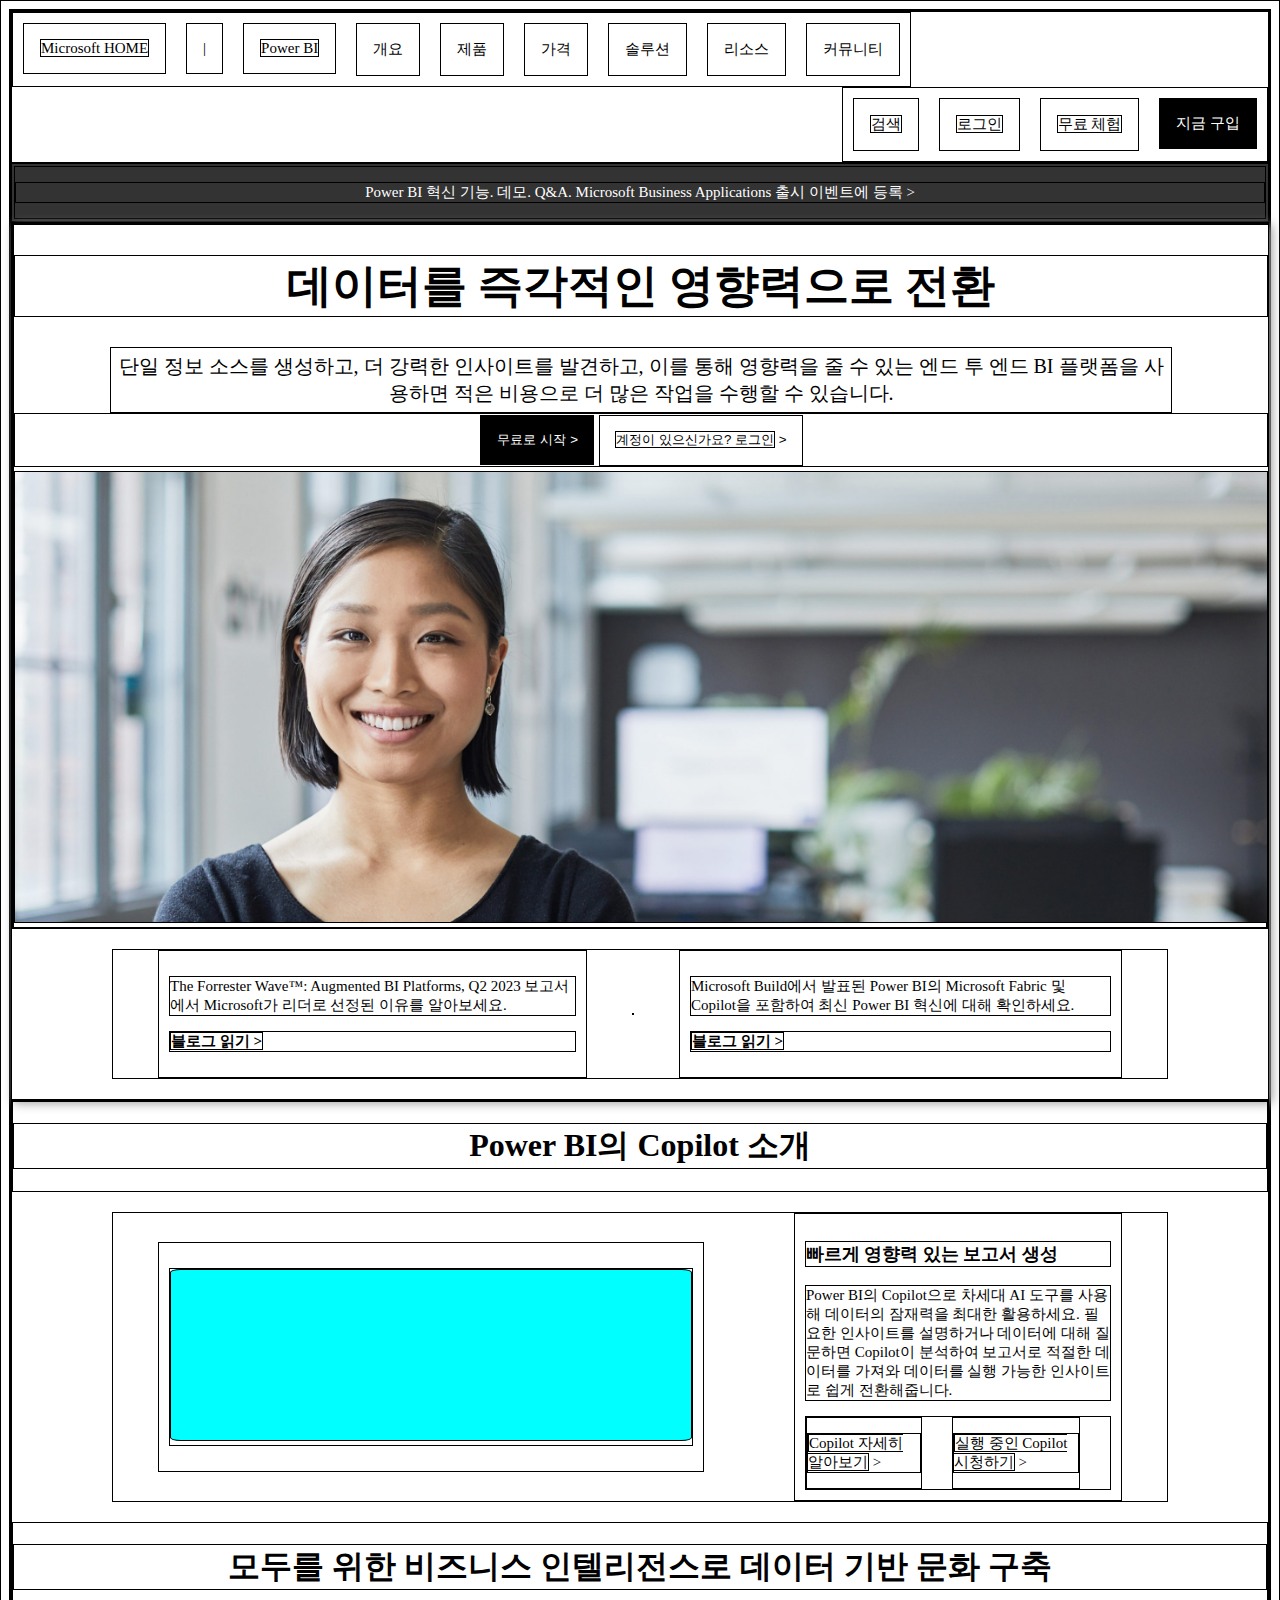
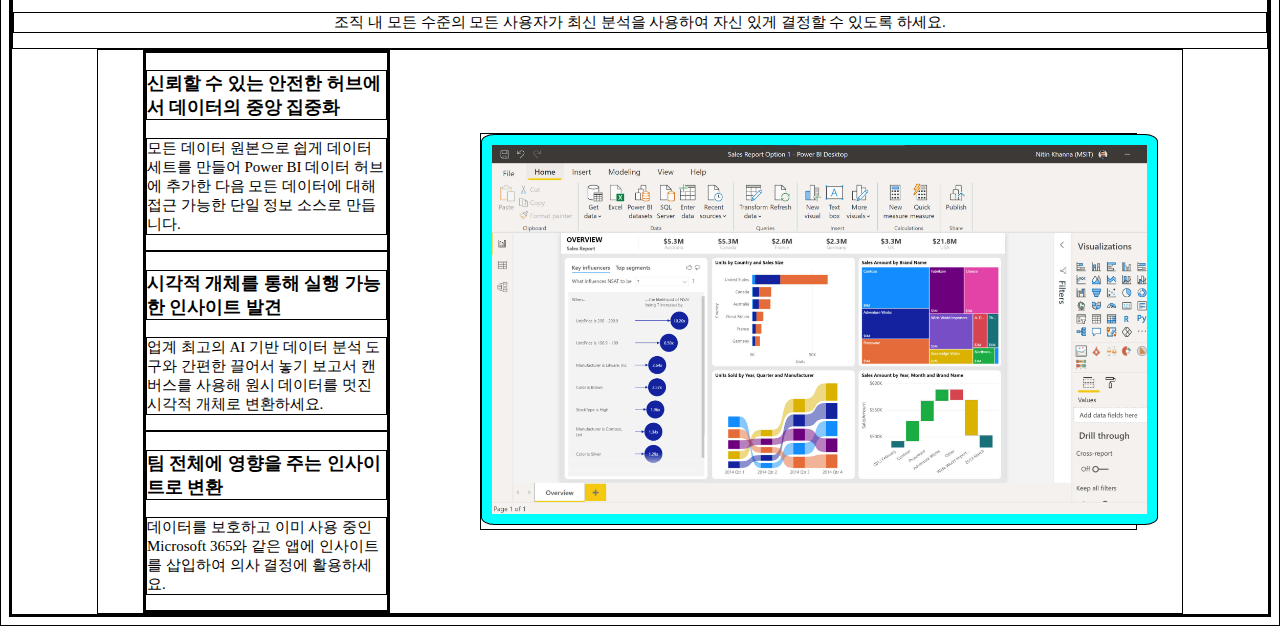
==== index.html @ b21f503e "feat : add HTML project 231011 evening time" ====
<!DOCTYPE html>
<html lang="kr">
<head>
    <meta charset="UTF-8">
    <title>clonepage.powerbi.microsoft.com/ko-kr</title>
</head>
<link rel="stylesheet" href="./css/topmenu.css">
<link rel="stylesheet" href="./css/announcement-banner.css">
<style>
    /* common */
    * {
        border: 1px solid black;
    }

    #main-content {
    font-size: 15px;
    }
    
    div.text-align-center {
        text-align: center;
    }

    div.container {
        position: relative;
    }

    a:link {
        text-decoration: none;
        color: black;
    }
    a:visited {
        text-decoration: none;
        color: black;
    }

    .black-button {
        background-color: black;
        padding: 1rem;
        color: white;
        border: none;
    }
    .black-button > a {
        color: white;
    }

    .white-button {
        background-color: white;
        padding: 1rem;
        color: black;
    }

    .white-button  > a {
        color: black;
    }

    button.black-button {
        border: 0.1px solid;
    }

    button.white-button {
        border: 0.1px solid;
        padding: 0.97rem;
    }

    .shadow-board {
        box-shadow: 3px 3px 10px #999;
    }

    /* work */

    .introduction h1 {
        font-size: 32px;
    }
    .introduction-video {
        width: 500px;
        padding: 10px;
        background-color: aqua;
        border-radius: 2%;
        
    }

    .introduction-flex-container {
        display: flex;
    }

    .introduction-flex-item {
        margin-right: 30px;
    }

    .powerbi-001 {
        width: 100%;
        height: auto;
        max-width: 20000px;
        object-fit: scale-down;
        padding: 10px;
        background-color: aqua;
        border-radius: 2%;
    }

    .powerbi-001-flex-container {
        display: flex;
        align-items: center;
        margin: 0px 85px;
    }

    .powerbi-001-flex-item {
        margin: 0 45px;

    }
/*  */




    




</style>
<body>
    <div id="main-content">
        <nav class="topmenu">
            <div class="left-tab">
                <li class="topmenu-item white-button"><a href="#">Microsoft HOME</a></li>
                <li class="topmenu-item white-button">|</li>
                <li class="topmenu-item white-button"><a href="#">Power BI</a></li>
                <li class="topmenu-item white-button">개요</li>
                <li class="topmenu-item white-button">제품</li>
                <li class="topmenu-item white-button">가격</li>
                <li class="topmenu-item white-button">솔루션</li>
                <li class="topmenu-item white-button">리소스</li>
                <li class="topmenu-item white-button">커뮤니티</li>
            </div>
            <div class="right-tab">
                <li class="topmenu-item white-button"><a href="#">검색</a></li>
                <li class="topmenu-item white-button"><a href="#">로그인</a></li>
                <li class="topmenu-item white-button"><a href="#">무료 체험</a></li>
                <li class="topmenu-item black-button"><a href="#">지금 구입</a></li>
            </div>
        </nav>
        <!-- --------------- -->
        <section id="announcement-banner"> 
            <div class="text-align-center">
                <p>Power BI 혁신 기능. 데모. Q&A. Microsoft Business Applications 출시 이벤트에 등록 ></p>
            </div>
        </section>
        <!-- --------------- -->
        <section class="shadow-board">
            <div class="container">
                <div class="hero-img">
                    <img src="./images/hero_img_desktop.jpg" alt="hero_img_desktop.jpg">
                </div>
                <div class="hero-img-text text-align-center">
                    <h1>데이터를 즉각적인 영향력으로 전환</h1>
                    <p>단일 정보 소스를 생성하고, 더 강력한 인사이트를 발견하고, 이를 통해 영향력을 줄 수 있는 엔드 투 엔드
                        BI 플랫폼을 사용하면 적은 비용으로 더 많은 작업을 수행할 수 있습니다.</p>
                    <div class="button-group">
                        <button class="black-button"><a href="#">무료로 시작</a> ></button>
                        <button class="white-button"><a href="#">계정이 있으신가요? 로그인</a> ></button>
                    </div>
                </div>
            </div>
            <div class="flex-container">
                <div class="flex-item">
                    <p>The Forrester Wave™: Augmented BI Platforms, Q2 2023 보고서에서 Microsoft가 리더로 선정된 이유를 알아보세요.</p>
                    <p><strong>블로그 읽기 ></strong></p>
                </div>
                <hr/>
                <div class="flex-item">
                    <p>Microsoft Build에서 발표된 Power BI의 Microsoft Fabric 및 Copilot을 포함하여 최신 Power BI 혁신에 대해 확인하세요.</p>
                    <p><strong>블로그 읽기 ></strong></p>
                </div>
            </div>
        </section>
        <!-- --------------- -->
        <section class="introduction">
            <div class="text-align-center">
                <h1>Power BI의 Copilot 소개</h1>
            </div>
            <div class="flex-container">
                <div class="flex-item">
                    <p><video class="introduction-video" src="./videos/0a36e579-6a81-4d4a-83f9-942295e3_6750.mp4"></video></p>
                </div>
                <div class="flex-item">
                    <h3>빠르게 영향력 있는 보고서 생성</h3>
                    <p>Power BI의 Copilot으로 차세대 AI 도구를 사용해 데이터의 잠재력을 최대한 활용하세요. 
                        필요한 인사이트를 설명하거나 데이터에 대해 질문하면 Copilot이 분석하여 보고서로 
                        적절한 데이터를 가져와 데이터를 실행 가능한 인사이트로 쉽게 전환해줍니다.</p>
                    <div class="introduction-flex-container">
                        <div class="introduction-flex-item">
                            <p><a href="#">Copilot 자세히 알아보기</a> ></p>
                        </div>
                        <div class="introduction-flex-item">
                            <p><a href="#">실행 중인 Copilot 시청하기</a> ></p>
                        </div>
                    </div>
                </div>
            </div>
            <div class="text-align-center">
                <h1>모두를 위한 비즈니스 인텔리전스로 데이터 기반 문화 구축</h1>
                <p>조직 내 모든 수준의 모든 사용자가 최신 분석을 사용하여 자신 있게 결정할 수 있도록 하세요.</p>
            </div>
            <div class="powerbi-001-flex-container">
                <div class="powerbi-001-flex-item">
                    <div>
                        <div>
                            <h3>신뢰할 수 있는 안전한 허브에서 데이터의 중앙 집중화</h3>
                            <p>모든 데이터 원본으로 쉽게 데이터세트를 만들어 Power BI 데이터 허브에 추가한 다음 
                                모든 데이터에 대해 접근 가능한 단일 정보 소스로 만듭니다.</p>
                        </div>
                        <div>
                            <h3>시각적 개체를 통해 실행 가능한 인사이트 발견</h3>
                            <p>업계 최고의 AI 기반 데이터 분석 도구와 간편한 끌어서 놓기 보고서 캔버스를 사용해 
                                원시 데이터를 멋진 시각적 개체로 변환하세요.</p>
                        </div>
                        <div>
                            <h3>팀 전체에 영향을 주는 인사이트로 변환</h3>
                            <p>데이터를 보호하고 이미 사용 중인 Microsoft 365와 같은 앱에 인사이트를 삽입하여 의사 결정에 활용하세요.</p>
                        </div>
                    </div>
                </div>
                <div class="powerbi-001-flex-item">
                    <img class=" powerbi-001" src="./images/powerbi-001.jpg" alt="powerbi-001">
                </div>
            </div>
        </section>


    </div> <!-- main-cotent -->
    
    
</body>
</html>
---- css/topmenu.css ----
nav.topmenu li.topmenu-item {
    list-style-type: none;
    float:left;
    margin: 10px;
}

div.left-tab {
    float: left;
    margin-right: 10px; 
}

div.right-tab {
    float: right;
    margin-left: 10px; 
}

div.right-tab > li.topmenu-item {
    float: left;
}

nav.topmenu::after {
    content: '';
    display: block;
    clear: both;
  }
---- css/announcement-banner.css ----
#announcement-banner {
    background-color: #333;
    color: white;
    padding: 2px;
}

div.hero-img img {
    width: 100%;
    height: auto;
    max-width: 1400px;
    object-fit: cover;
}
div.hero-img-text {
    position: absolute;
    top: 0;
    width: 100%;
    height: 35%;
    background-color: white;
    /* opacity: 0.6; */
}

div.hero-img-text h1 {
    font-size: 45px;
}

div.hero-img-text p {
    font-size: 20px;
    word-wrap: break-word;
    width: 82vw;
    padding: 5px;
    margin: 0 auto;
}

.flex-container {
    display: flex;
    align-items: center;
    margin: 20px 100px;
    }

.flex-item {
    margin: 0 45px;
    padding: 10px;
    }
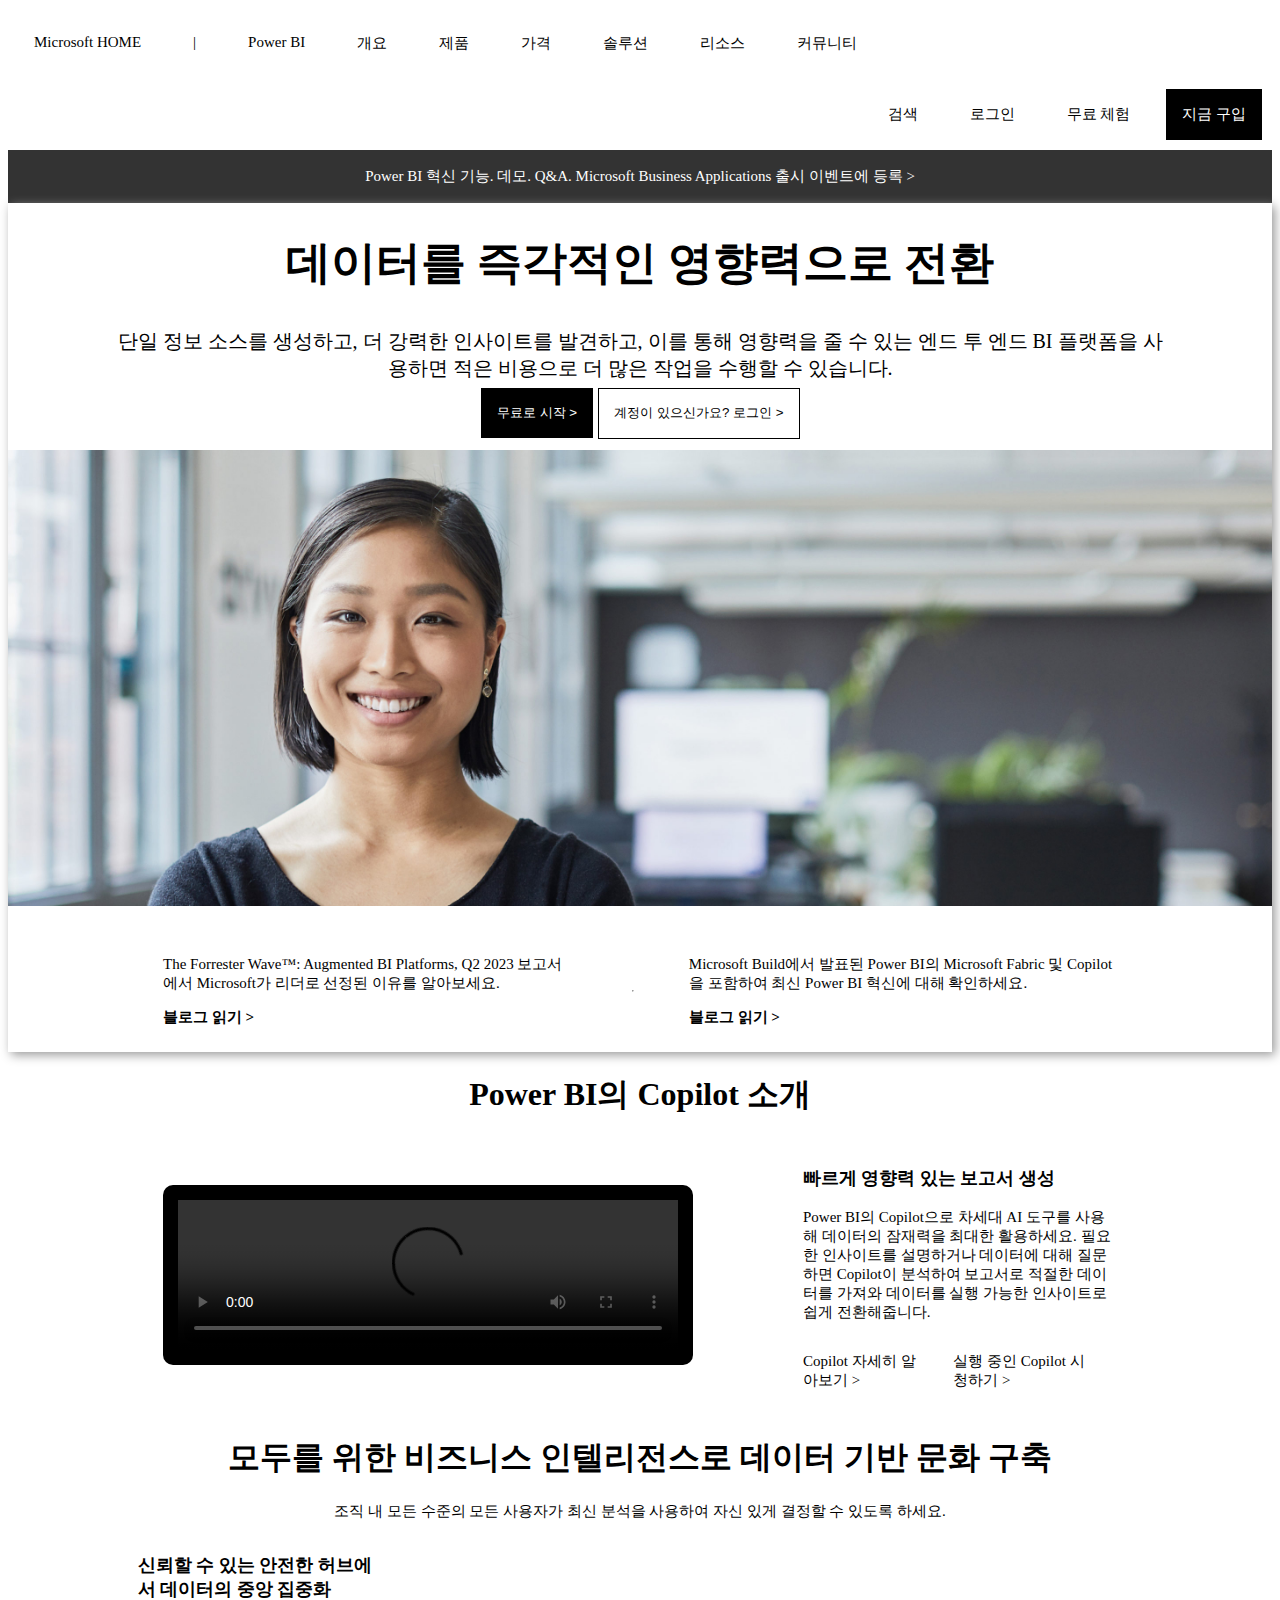
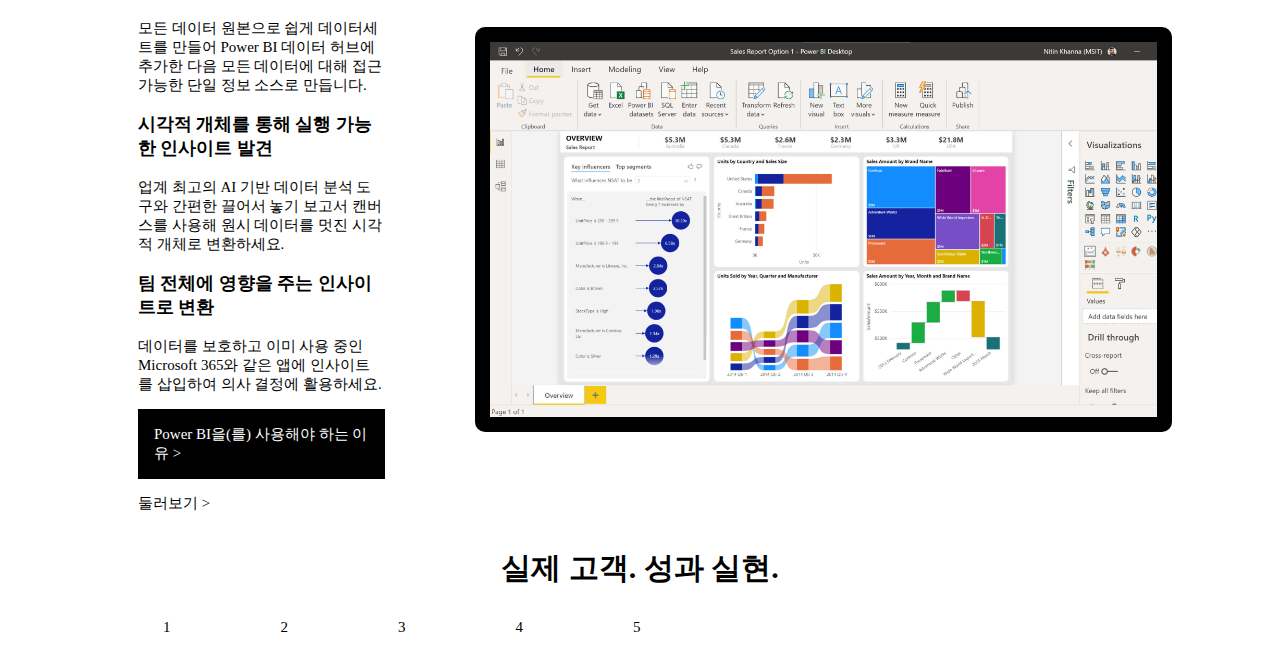
==== commit 504191f9: "feat : add HTML project 231012 morning time" ====
--- a/index.html
+++ b/index.html
@@ -8,9 +8,9 @@
 <link rel="stylesheet" href="./css/announcement-banner.css">
 <style>
     /* common */
-    * {
+    /* * {
         border: 1px solid black;
-    }
+    } */
 
     #main-content {
     font-size: 15px;
@@ -73,9 +73,9 @@
     }
     .introduction-video {
         width: 500px;
-        padding: 10px;
-        background-color: aqua;
-        border-radius: 2%;
+        padding: 15px;
+        background-color: black;
+        border-radius: 10px;
         
     }
 
@@ -92,9 +92,9 @@
         height: auto;
         max-width: 20000px;
         object-fit: scale-down;
-        padding: 10px;
-        background-color: aqua;
-        border-radius: 2%;
+        padding: 15px;
+        background-color: black;
+        border-radius: 10px;
     }
 
     .powerbi-001-flex-container {
@@ -180,7 +180,7 @@
             </div>
             <div class="flex-container">
                 <div class="flex-item">
-                    <p><video class="introduction-video" src="./videos/0a36e579-6a81-4d4a-83f9-942295e3_6750.mp4"></video></p>
+                    <p><video class="introduction-video" src="./videos/0a36e579-6a81-4d4a-83f9-942295e3_6750.mp4" controls></video></p>
                 </div>
                 <div class="flex-item">
                     <h3>빠르게 영향력 있는 보고서 생성</h3>
@@ -217,6 +217,8 @@
                         <div>
                             <h3>팀 전체에 영향을 주는 인사이트로 변환</h3>
                             <p>데이터를 보호하고 이미 사용 중인 Microsoft 365와 같은 앱에 인사이트를 삽입하여 의사 결정에 활용하세요.</p>
+                            <p class="black-button"><a href="#">Power BI을(를) 사용해야 하는 이유</a> ></p>
+                            <p><a href="#">둘러보기</a> ></p>
                         </div>
                     </div>
                 </div>
@@ -225,6 +227,20 @@
                 </div>
             </div>
         </section>
+        <!-- --------------- -->
+        <section class="result-list">
+            <div class="text-align-center">
+                <h1>실제 고객. 성과 실현.</h1>
+            </div>
+            <div class="flex-container">
+                <div class="flex-item">1</div>
+                <div class="flex-item">2</div>
+                <div class="flex-item">3</div>
+                <div class="flex-item">4</div>
+                <div class="flex-item">5</div>
+            </div>
+
+        </section>
 
 
     </div> <!-- main-cotent -->
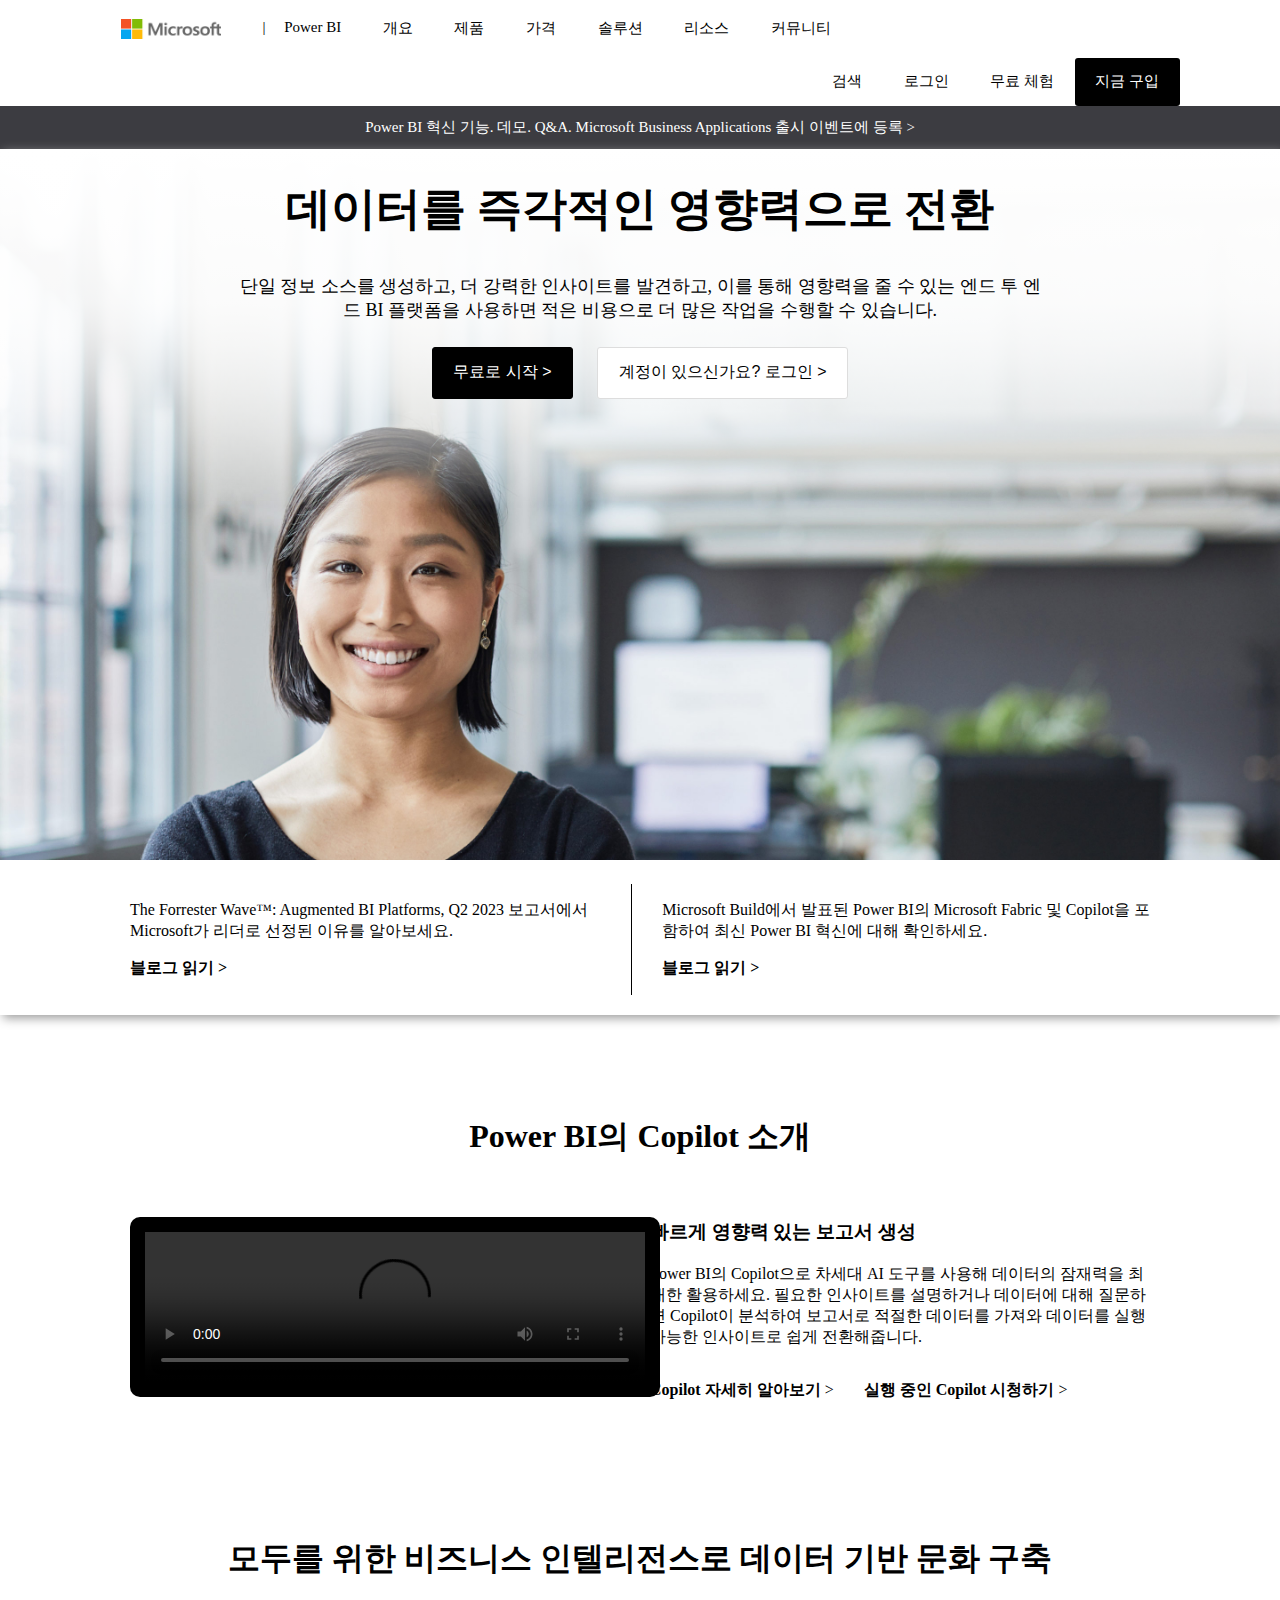
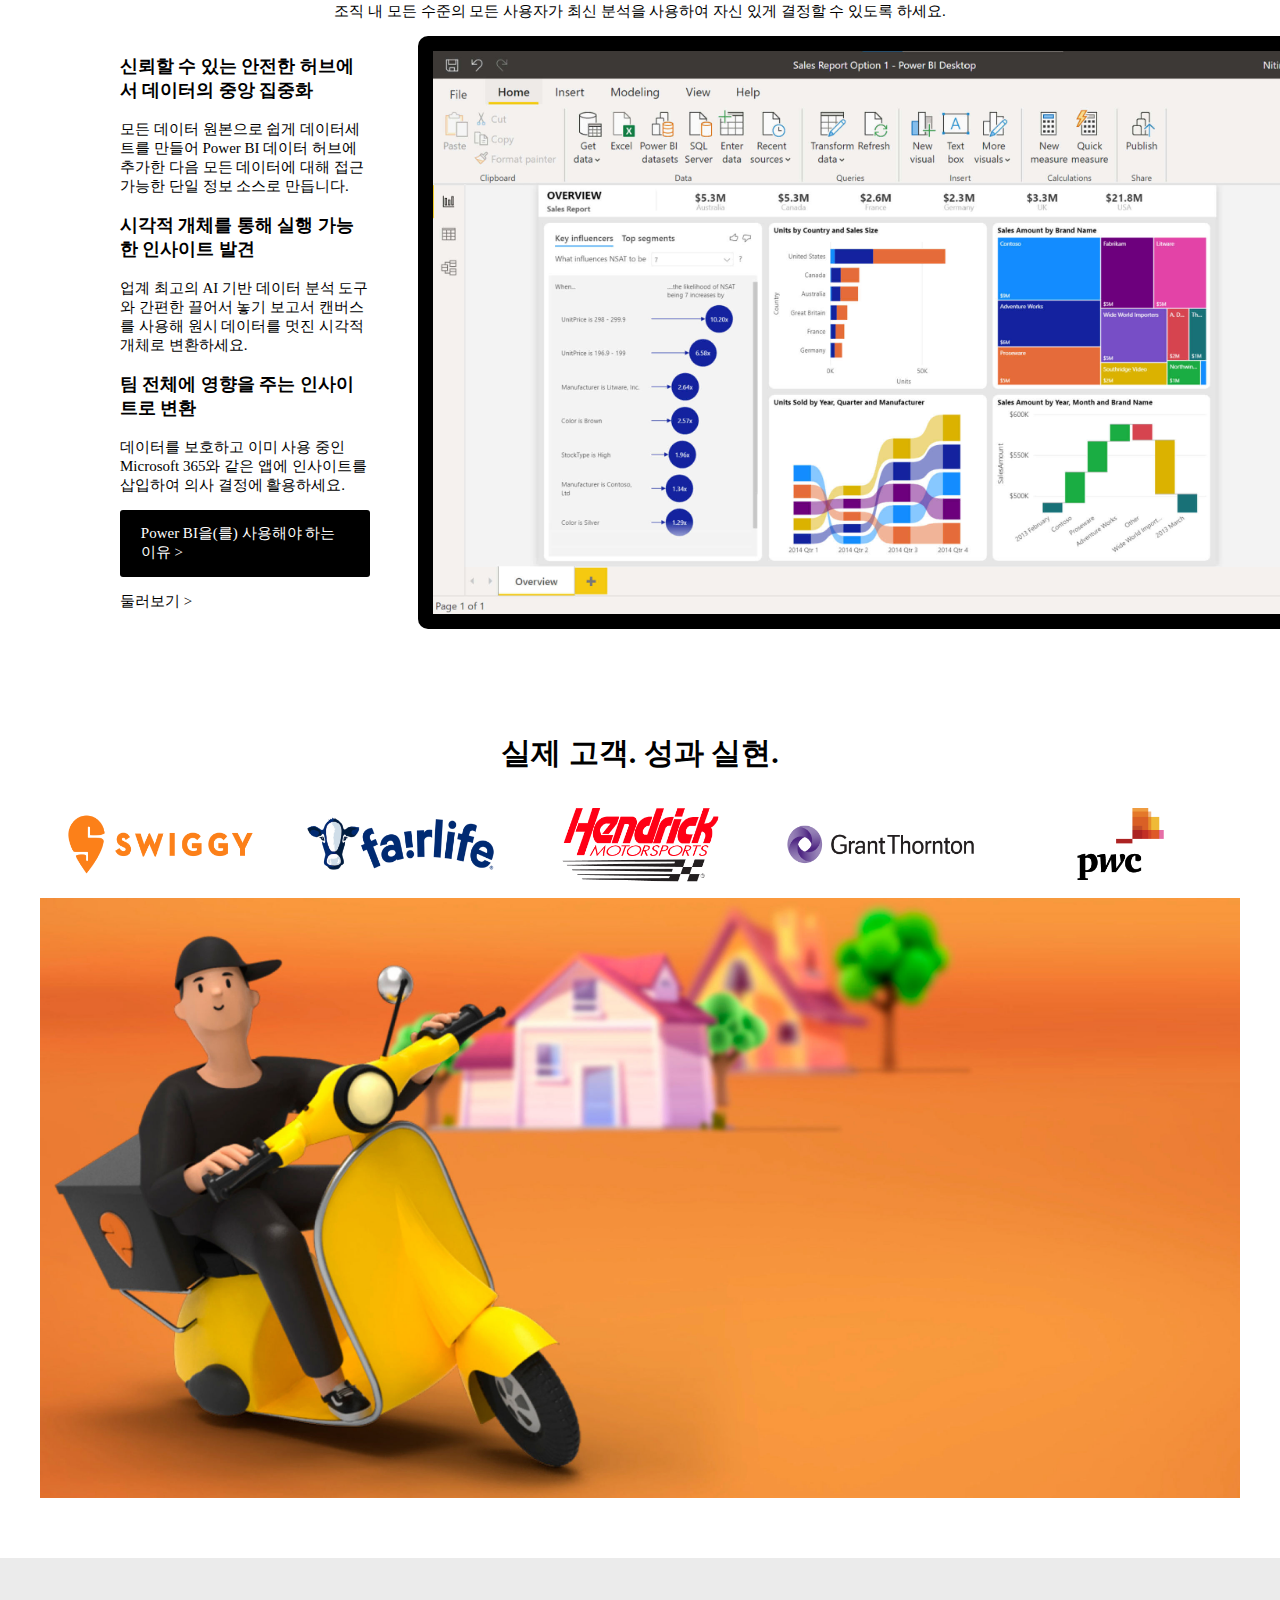
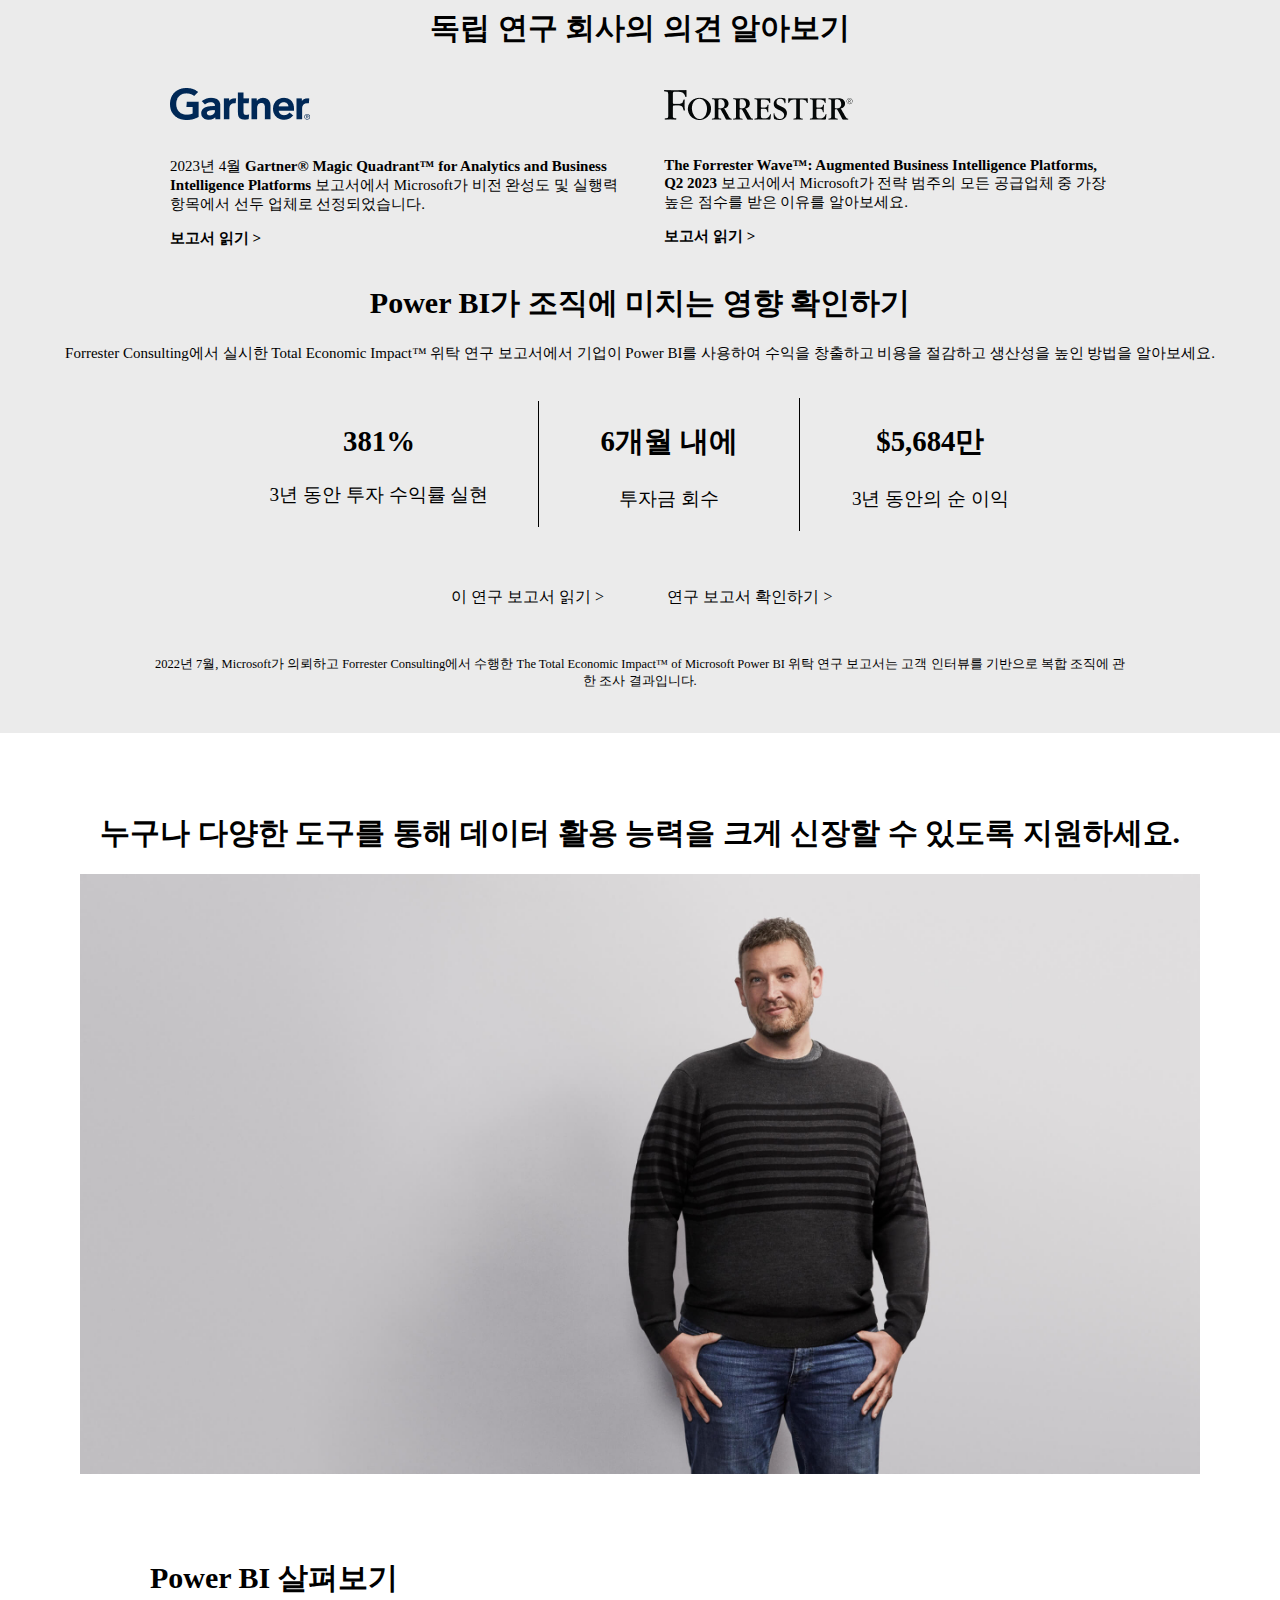
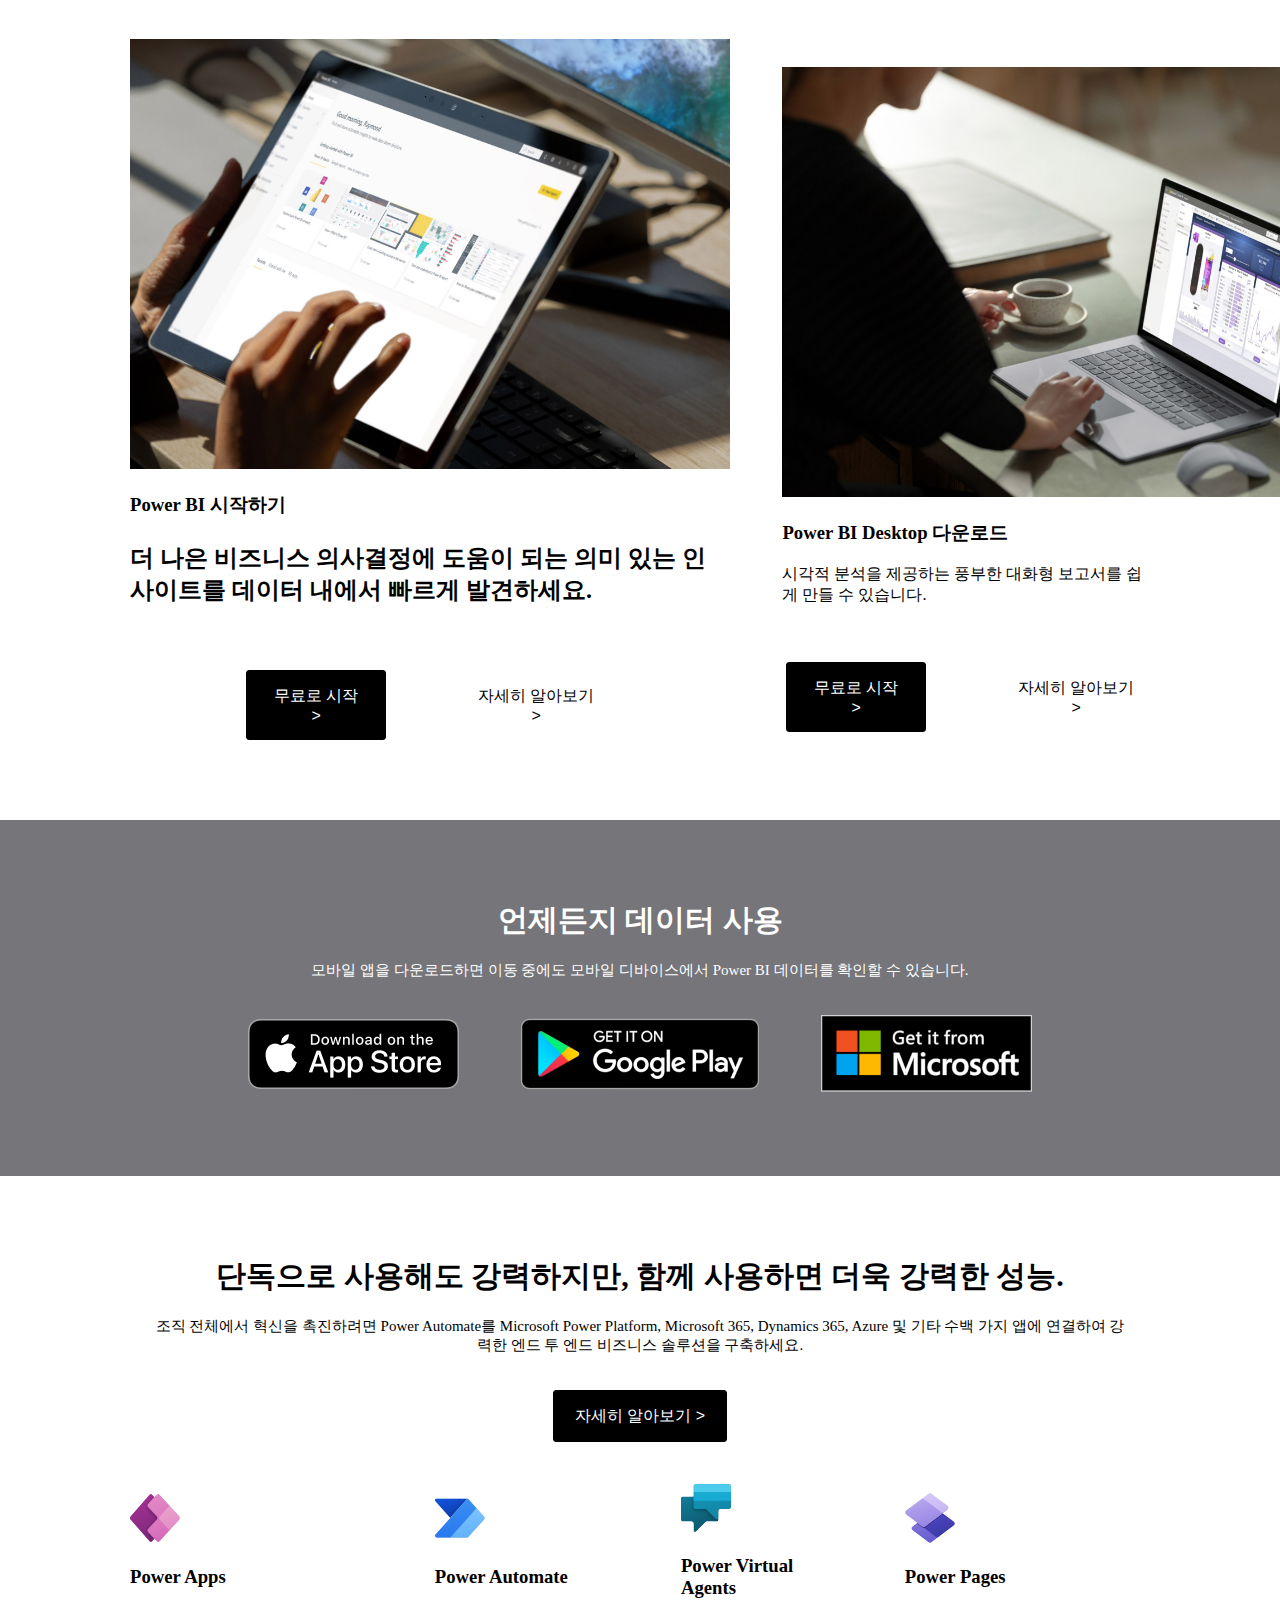
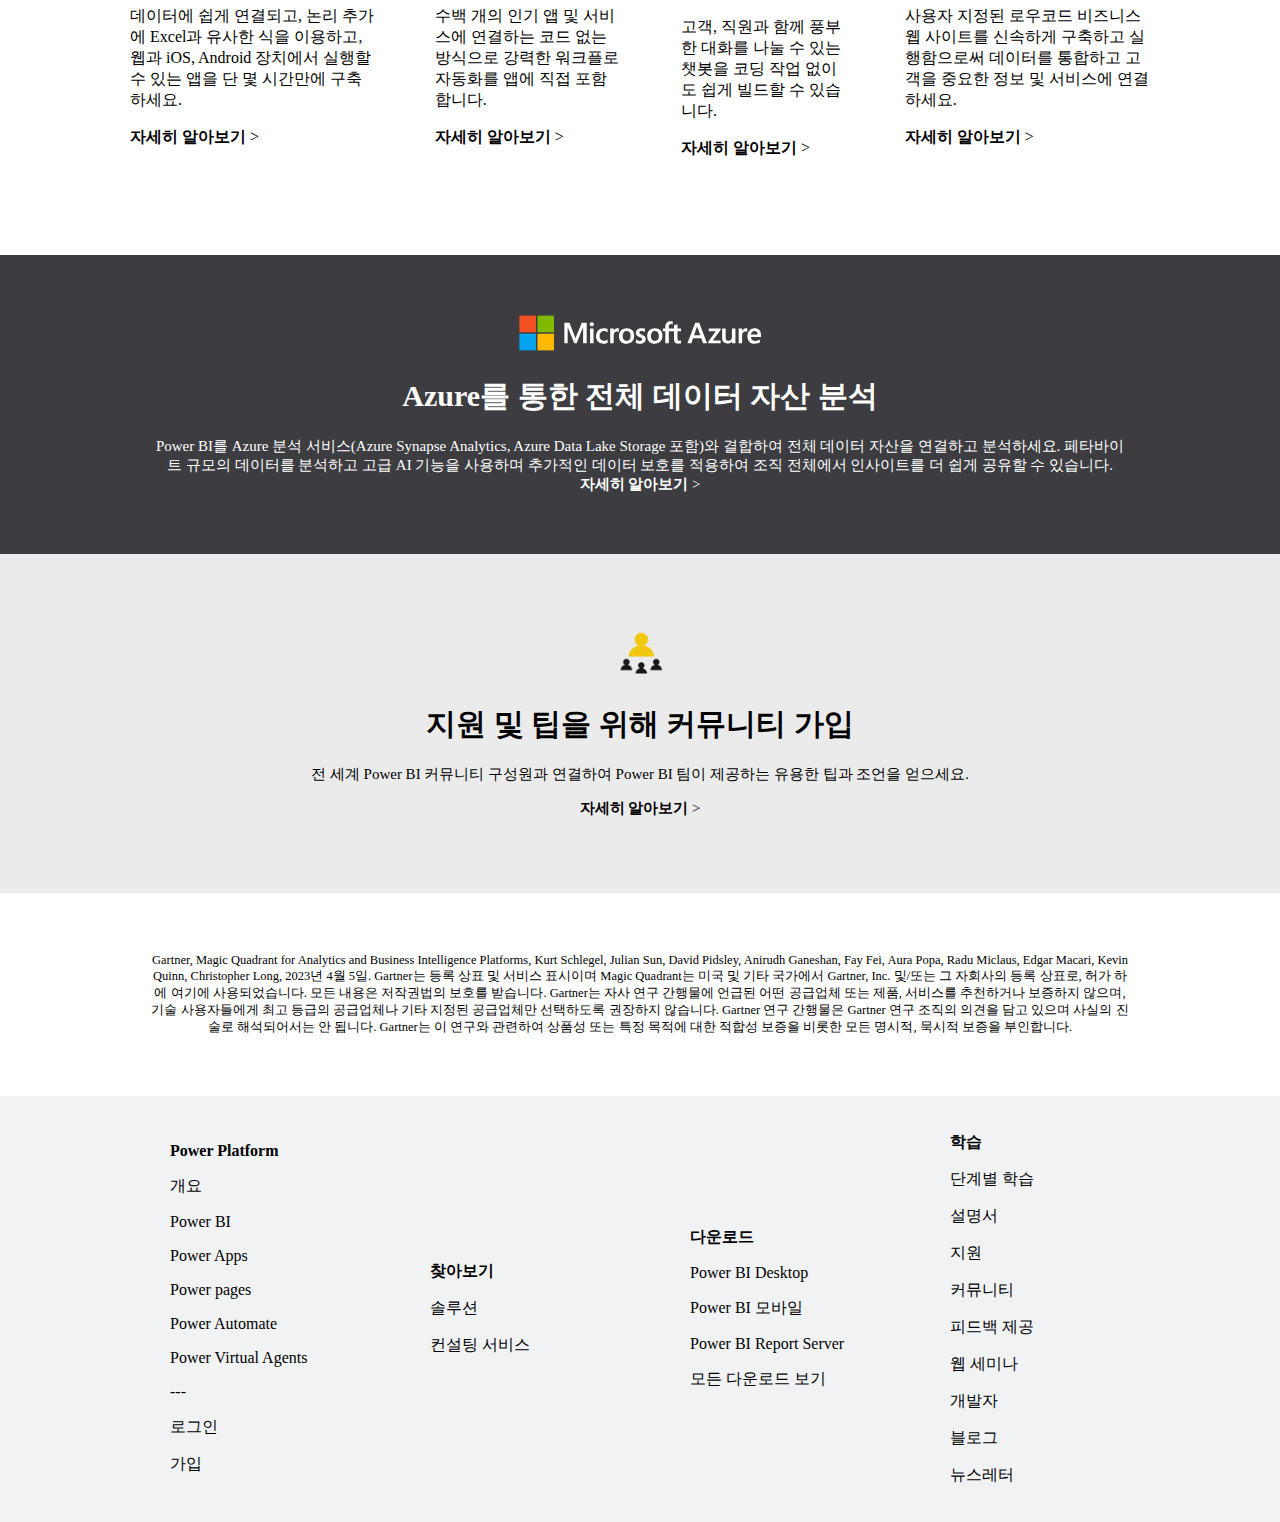
==== commit 6c8143ee: "feat : add HTML project 231013 evening time" ====
--- a/index.html
+++ b/index.html
@@ -3,134 +3,416 @@
 <head>
     <meta charset="UTF-8">
     <title>clonepage.powerbi.microsoft.com/ko-kr</title>
+    <style>
+        /* common */
+        /* * {
+            border: 1px solid black;
+        } */
+        body{
+            margin: 0;
+            padding: 0;
+        }
+    
+        #main-content {
+        font-size: 15px;
+        overflow: hidden;
+        }
+        
+        .text-align-center {
+            text-align: center;
+        }
+        .topmenu {
+            margin: 0 100px;
+            padding-top: 5px;
+        }
+
+        nav.topmenu li.topmenu-item {
+        list-style-type: none;
+        float:left;
+        }
+
+        div.left-tab {
+            float: left;
+        }
+
+        div.right-tab {
+            float: right;
+            margin-left: 10px; 
+        }
+
+        div.right-tab > li.topmenu-item {
+            float: left;
+        }
+
+        nav.topmenu::after {
+            content: '';
+            display: block;
+            clear: both;
+        }
+    
+        div.container {
+            position: relative;
+        }
+    
+        a:link {
+            text-decoration: none;
+            color:unset;
+        }
+        a:visited {
+            text-decoration: none;
+            color: unset;
+        }
+        a:hover {
+            text-decoration:underline;
+        }
+
+        .button-group button {
+            margin: 20px 10px;
+        }
+    
+        .black-button {
+            background-color: black;
+            padding: 0.9rem 1.3rem;
+            color: white;
+            border-radius: 3px;
+            box-sizing: border-box;
+        }
+        .black-button > a {
+            color: white;
+        }
+    
+        .white-button {
+            background-color: white;
+            padding: 0.9rem 1.3rem;
+            border-style: none;
+            border-color: #ddd;
+            color: black;
+            border-radius: 3px;
+            box-sizing: border-box;
+        }
+    
+        .white-button  > a {
+            color: black;
+        }
+    
+        button.black-button {
+            font-size: 16px;
+            border-width: 0.1px;
+            border-style: solid;
+        }
+    
+        button.white-button {
+            font-size: 16px;
+            border-width: 0.1px;
+            border-style: solid;
+        }
+        button.white-button-2 {
+            font-size: 16px;
+            background-color: white;
+            border-style: none;
+
+        }
+    
+        .board-shadow {
+            box-shadow: 3px 3px 10px #999;
+        }
+
+        #announcement-banner {
+        background-color: #3c3c41;
+        color: white;
+        padding: 2px;
+        }
+/* 
+        .microsoft-logo {
+            font-size: 20px;
+        } */
+
+        .microsoft-logo img {
+            width: 100px;
+        }
+
+        div.hero-img img {
+            width: 100%;
+            height: auto;
+            max-width: 1420px; /* mac m1 air 가로 최대 길이 */
+            object-fit: cover;
+        }
+        div.hero-img-gradient {
+            width: 100%;
+            height: 50%;
+            position: absolute;
+            background: linear-gradient(white, 80%, transparent);
+
+        }
+        div.hero-img-text {
+            position: absolute;
+            top: 0;
+            width: 100%;
+            height: 35%;
+        }
+
+        div.hero-img-text h1 {
+            font-size: 45px;
+        }
+
+        div.hero-img-text p {
+            font-size: 18px;
+            max-width: 810px;
+            /* word-wrap: break-word; */
+            width: 82vw;
+            padding: 5px;
+            margin: 0 auto;
+        }
+
+        .flex-container {
+            display: flex;
+            justify-content: center;
+            align-items: center;
+            padding: 20px 100px;
+            }
+
+        .flex-item {
+            min-width: 10rem;
+            font-size: 16px;
+            padding: 0 30px;
+            }
+    
+        /* work */
+    
+        .introduction h1 {
+            margin-top: 100px;
+            font-size: 32px;
+        }
+        .introduction-video {
+            max-width: 500px;
+            width: 100vw;
+            padding: 15px;
+            background-color: black;
+            border-radius: 10px;
+            
+        }
+    
+        .introduction-flex-container {
+            display: flex;
+        }
+
+        .flex-item-max-content {
+            width: max-content;
+        }
+    
+        .introduction-flex-item {
+            margin-right: 30px;
+        }
+        .introduction-text {
+            max-width: 500px;
+        }
+    
+        .powerbi-001 {
+            max-width: 1000px;
+            width: 100vw;
+            height: auto;
+            padding: 15px;
+            align-items: center;
+            background-color: black;
+            border-radius: 10px;
+            object-fit: contain;
+        }
+    
+        .powerbi-001-flex-container {
+            display: flex;
+            margin: 0px 10px;
+        }
+    
+        .powerbi-001-flex-item {
+            width: 30%;
+            margin: 0 10px;
+            position: relative;
+        }
+        .flex-item-left-margin {
+            max-width: 250px;
+            min-width: 100px;
+            margin-left: 100px;
+        }
+
+        .result-list {
+            margin-top: 100px;
+        }
+        .result-list-width {
+            width: 1200px;
+            margin: 0 auto;
+        }
+
+        .grid-container {
+            width:auto;
+            height: auto;
+            display: grid;
+            place-items: center;
+            grid-template-columns: repeat(5, 1fr);
+            grid-template-areas: 
+                "item1 item2 item3 item4 item5"
+            ;
+        }
+        .grid-item {
+            justify-content: center;
+            align-items: center;
+            padding: 0 10px;
+        }
+        .grid-item img {
+            width: 200px;
+            height: 100px;
+        }
+        .picture-1 {
+            grid-area: item1;
+        }
+        .picture-2 {
+            grid-area: item2;
+        }
+        .picture-3 {
+            grid-area: item3;
+        }
+        .picture-4 {
+            grid-area: item4;
+        }
+        .picture-5 {
+            grid-area: item5;
+        }
+
+        .picture-1-main {
+            display: flex;
+            justify-content: center;
+            align-items: center;
+        }
+        .picture-1-main img {
+            max-width: 1200px;
+            width: 100vw;
+        }
+        .report-section {
+            margin-top: 60px;
+            padding: 30px 0;
+            background-color: #ebebeb;
+        }
+
+        .report-flex-container {
+            display: flex;
+            margin: 0 120px;
+            width: auto 1000px;
+            margin: 0 150px;
+        }
+        .report-flex-item-fsize {
+            font-size: 1.2rem;
+            padding: 0 50px;
+        }
+    
+        .report-flex-item {
+            margin: 0 20px;
+            align-items: left;
+        }
+
+        .report-flex-text {
+            font-size: smaller;
+            width: auto 1000px;
+            margin: 0 150px;
+        }
+
+
+        .apply-section {
+            padding: 60px 0;
+        }
+
+        .responsive-bi {
+            margin: 0 150px;
+        }
+
+
+        .simon {
+            max-width: 1120px;
+            width:fit-content;
+        }
+
+        .powerbi-examine {
+            max-width: 600px;
+        }
+
+        .app-store {
+            background-color: #75757a;
+            color: white;
+            padding: 60px 0;
+        }
+
+        .app-store-icon {
+            width: 50px;
+        }
+
+        .service-section {
+            padding: 60px 0;
+        }
+        .service-section-text {
+            width: auto 1000px;
+            margin: 0 150px;
+        }
+
+        .azure-section {
+            background-color: #3c3c41;
+            color: white;
+            padding: 60px 0;
+        }
+        .azure-section p {
+            width: auto 1000px;
+            margin: 0 150px;
+        }
+        .community-section {
+            background-color: #ebebeb;
+            padding: 60px 0;
+
+        }
+        .community-section img {
+            width: 50px;
+        }
+        .footer-background {
+            background-color: #f1f2f4;
+            /* padding: 200px 0 */
+        }
+        .footnote-text {
+            width: auto 1000px;
+            margin: 0 150px;
+            padding-top: 60px;
+            font-size: smaller;
+        }
+        .footer-flex-container {
+            display: flex;
+            justify-content: center;
+            align-items: center;
+            padding: 20px 100px;
+            margin-top: 60px;
+
+        }
+        .footer-flex-item {
+            min-width: 10rem;
+            font-size: 16px;
+            padding: 0 50px;
+        }
+        .dividing-line {
+            border-right: 1px solid black;
+        }
+
+
+
+    </style>
 </head>
-<link rel="stylesheet" href="./css/topmenu.css">
-<link rel="stylesheet" href="./css/announcement-banner.css">
-<style>
-    /* common */
-    /* * {
-        border: 1px solid black;
-    } */
-
-    #main-content {
-    font-size: 15px;
-    }
-    
-    div.text-align-center {
-        text-align: center;
-    }
-
-    div.container {
-        position: relative;
-    }
-
-    a:link {
-        text-decoration: none;
-        color: black;
-    }
-    a:visited {
-        text-decoration: none;
-        color: black;
-    }
-
-    .black-button {
-        background-color: black;
-        padding: 1rem;
-        color: white;
-        border: none;
-    }
-    .black-button > a {
-        color: white;
-    }
-
-    .white-button {
-        background-color: white;
-        padding: 1rem;
-        color: black;
-    }
-
-    .white-button  > a {
-        color: black;
-    }
-
-    button.black-button {
-        border: 0.1px solid;
-    }
-
-    button.white-button {
-        border: 0.1px solid;
-        padding: 0.97rem;
-    }
-
-    .shadow-board {
-        box-shadow: 3px 3px 10px #999;
-    }
-
-    /* work */
-
-    .introduction h1 {
-        font-size: 32px;
-    }
-    .introduction-video {
-        width: 500px;
-        padding: 15px;
-        background-color: black;
-        border-radius: 10px;
-        
-    }
-
-    .introduction-flex-container {
-        display: flex;
-    }
-
-    .introduction-flex-item {
-        margin-right: 30px;
-    }
-
-    .powerbi-001 {
-        width: 100%;
-        height: auto;
-        max-width: 20000px;
-        object-fit: scale-down;
-        padding: 15px;
-        background-color: black;
-        border-radius: 10px;
-    }
-
-    .powerbi-001-flex-container {
-        display: flex;
-        align-items: center;
-        margin: 0px 85px;
-    }
-
-    .powerbi-001-flex-item {
-        margin: 0 45px;
-
-    }
-/*  */
-
-
-
-
-    
-
-
-
-
-</style>
+
+
 <body>
     <div id="main-content">
         <nav class="topmenu">
             <div class="left-tab">
-                <li class="topmenu-item white-button"><a href="#">Microsoft HOME</a></li>
-                <li class="topmenu-item white-button">|</li>
-                <li class="topmenu-item white-button"><a href="#">Power BI</a></li>
-                <li class="topmenu-item white-button">개요</li>
-                <li class="topmenu-item white-button">제품</li>
-                <li class="topmenu-item white-button">가격</li>
-                <li class="topmenu-item white-button">솔루션</li>
-                <li class="topmenu-item white-button">리소스</li>
-                <li class="topmenu-item white-button">커뮤니티</li>
+                <li class="topmenu-item white-button microsoft-logo"><a href="#"><img src="./images/RE1Mu3b.png" width="auto" height="20px" alt="microsoft-logo"></a></li>
+                <li class="topmenu-item white-button">|&nbsp&nbsp&nbsp&nbsp&nbsp<a href="#">Power BI</a></li>
+                <li class="topmenu-item white-button"><a href="#">개요</a></li>
+                <li class="topmenu-item white-button"><a href="#">제품</a></li>
+                <li class="topmenu-item white-button"><a href="#">가격</a></li>
+                <li class="topmenu-item white-button"><a href="#">솔루션</a></li>
+                <li class="topmenu-item white-button"><a href="#">리소스</a></li>
+                <li class="topmenu-item white-button"><a href="#">커뮤니티</a></li>
             </div>
             <div class="right-tab">
                 <li class="topmenu-item white-button"><a href="#">검색</a></li>
@@ -138,17 +420,23 @@
                 <li class="topmenu-item white-button"><a href="#">무료 체험</a></li>
                 <li class="topmenu-item black-button"><a href="#">지금 구입</a></li>
             </div>
+            <!-- 드롭 다운 메뉴 필요 -->
         </nav>
-        <!-- --------------- -->
+
+        <!-- --------------- -->
+
         <section id="announcement-banner"> 
             <div class="text-align-center">
-                <p>Power BI 혁신 기능. 데모. Q&A. Microsoft Business Applications 출시 이벤트에 등록 ></p>
-            </div>
-        </section>
-        <!-- --------------- -->
-        <section class="shadow-board">
+                <p style="margin: 10px;"><a href="#">Power BI 혁신 기능. 데모. Q&A. Microsoft Business Applications 출시 이벤트에 등록</a> ></p>
+            </div>
+        </section>
+
+        <!-- --------------- -->
+
+        <section class="board-shadow">
             <div class="container">
                 <div class="hero-img">
+                    <div class="hero-img-gradient"></div> <!-- abus-->
                     <img src="./images/hero_img_desktop.jpg" alt="hero_img_desktop.jpg">
                 </div>
                 <div class="hero-img-text text-align-center">
@@ -162,18 +450,20 @@
                 </div>
             </div>
             <div class="flex-container">
-                <div class="flex-item">
+                <div class="flex-item dividing-line">
                     <p>The Forrester Wave™: Augmented BI Platforms, Q2 2023 보고서에서 Microsoft가 리더로 선정된 이유를 알아보세요.</p>
-                    <p><strong>블로그 읽기 ></strong></p>
-                </div>
-                <hr/>
+                    <p class="flex-item-max-content"><a href="#"><strong>블로그 읽기</a> ></strong></p>
+                </div>
+                <!-- <p class="dividing-line">|</p> -->
                 <div class="flex-item">
                     <p>Microsoft Build에서 발표된 Power BI의 Microsoft Fabric 및 Copilot을 포함하여 최신 Power BI 혁신에 대해 확인하세요.</p>
-                    <p><strong>블로그 읽기 ></strong></p>
-                </div>
-            </div>
-        </section>
-        <!-- --------------- -->
+                    <p class="flex-item-max-content"><a href="#"><strong>블로그 읽기</a> ></strong></p>
+                </div>
+            </div>
+        </section>
+
+        <!-- --------------- -->
+
         <section class="introduction">
             <div class="text-align-center">
                 <h1>Power BI의 Copilot 소개</h1>
@@ -182,17 +472,17 @@
                 <div class="flex-item">
                     <p><video class="introduction-video" src="./videos/0a36e579-6a81-4d4a-83f9-942295e3_6750.mp4" controls></video></p>
                 </div>
-                <div class="flex-item">
+                <div class="flex-item introduction-text">
                     <h3>빠르게 영향력 있는 보고서 생성</h3>
                     <p>Power BI의 Copilot으로 차세대 AI 도구를 사용해 데이터의 잠재력을 최대한 활용하세요. 
                         필요한 인사이트를 설명하거나 데이터에 대해 질문하면 Copilot이 분석하여 보고서로 
                         적절한 데이터를 가져와 데이터를 실행 가능한 인사이트로 쉽게 전환해줍니다.</p>
                     <div class="introduction-flex-container">
                         <div class="introduction-flex-item">
-                            <p><a href="#">Copilot 자세히 알아보기</a> ></p>
+                            <p class="flex-item-max-content"><a href="#"><strong>Copilot 자세히 알아보기</strong></a> ></p>
                         </div>
                         <div class="introduction-flex-item">
-                            <p><a href="#">실행 중인 Copilot 시청하기</a> ></p>
+                            <p class="flex-item-max-content"><a href="#"><strong>실행 중인 Copilot 시청하기</strong></a> ></p>
                         </div>
                     </div>
                 </div>
@@ -203,7 +493,7 @@
             </div>
             <div class="powerbi-001-flex-container">
                 <div class="powerbi-001-flex-item">
-                    <div>
+                    <div class="flex-item-left-margin">
                         <div>
                             <h3>신뢰할 수 있는 안전한 허브에서 데이터의 중앙 집중화</h3>
                             <p>모든 데이터 원본으로 쉽게 데이터세트를 만들어 Power BI 데이터 허브에 추가한 다음 
@@ -227,21 +517,250 @@
                 </div>
             </div>
         </section>
-        <!-- --------------- -->
+
+        <!-- --------------- -->
+
         <section class="result-list">
             <div class="text-align-center">
-                <h1>실제 고객. 성과 실현.</h1>
+                <h1>실제 고객. 성과 실현.</h1> <!-- 반응형 웹으로 모바일 크기마다 사진 크기 변경-->
+            </div>
+            <div class="result-list-width">
+                <div class="grid-container">
+                    <div class="grid-item"><img class="picture-1" src="./images/swiggy.png" alt="swiggy-logo"></div>
+                    <div class="grid-item"><img class="picture-2" src="./images/fairlife.png" alt="fairlife"></div>
+                    <div class="grid-item"><img class="picture-3" src="./images/hendrick.png" alt="hendrick"></div>
+                    <div class="grid-item"><img class="picture-4" src="./images/g-t.png" alt="g-t-logo"></div>
+                    <div class="grid-item"><img class="picture-5" src="./images/pwc.png" alt="pwc-logo"></div>
+                </div>
+                <div class="picture-1-main">
+                    <img src="./images/swiggy.jpg" alt="swiggy-main">
+                </div>
+            </div>
+        </section>
+
+        <!-- --------------- -->
+
+        <section class="report-section">
+            <div>
+                <div class="text-align-center">
+                    <h1>독립 연구 회사의 의견 알아보기</h1>
+                </div>
+                <div class="report-flex-container"><!-- 독립연구 회사-->
+                    <div class="report-flex-item"><!--gartner-->
+                        <h2><img src="./images/gartner-logo-powerbi-1x.png" alt=""></h2>
+                        <p class="report-text">2023년 4월 <strong>Gartner® Magic Quadrant™ for Analytics and Business Intelligence Platforms</strong> 보고서에서 Microsoft가 비전 완성도 및 실행력 항목에서 선두 업체로 선정되었습니다.</p>
+                        <p><a href="#"><strong>보고서 읽기</a> ></strong></p>
+
+                    </div> 
+                    <div class="report-flex-item"><!-- forrester-->
+                        <h2><img src="./images/forrester-logo-powerbi-1x.png" alt=""></h2>
+                        <p class="report-text"><strong>The Forrester Wave™: Augmented Business Intelligence Platforms, Q2 2023</strong> 보고서에서 Microsoft가 전략 범주의 모든 공급업체 중 가장 높은 점수를 받은 이유를 알아보세요.</p>
+                        <p><a href="#"><strong>보고서 읽기</a> ></strong></p>
+                    </div> 
+                </div> 
+                <div class="text-align-center"><!-- 조직에 미치는 영향-->
+                    <h1>Power BI가 조직에 미치는 영향 확인하기</h1>
+                    <p>Forrester Consulting에서 실시한 Total Economic Impact™ 위탁 연구 보고서에서 기업이 Power BI를 사용하여 수익을 창출하고 비용을 절감하고 생산성을 높인 방법을 알아보세요.</p>
+                </div>
+                <div class="flex-container text-align-center"><!-- 독립연구 회사-->
+                    <div class="flex-item dividing-line report-flex-item-fsize"><!--gartner-->
+                        <h2>381%</h2>
+                        <p>3년 동안 투자 수익률 실현</p>
+                    </div> 
+                    <div class="flex-item dividing-line report-flex-item-fsize"><!-- forrester-->
+                        <h2>6개월 내에</h2>
+                        <p>투자금 회수</p>
+                    </div> 
+                    <div class="flex-item report-flex-item-fsize"><!-- forrester-->
+                        <h2>$5,684만</h2>
+                        <p>3년 동안의 순 이익</p>
+                    </div>
+                </div>
+                <div class="flex-container text-align-center">
+                    <div class="flex-item">
+                        <p><a href="#">이 연구 보고서 읽기</a> ></p> <!-- button -->
+                    </div>
+                    <div class="flex-item">
+                        <p><a href="#">연구 보고서 확인하기</a> ></p>
+                    </div>
+                </div>
+                <div class="text-align-center report-flex-text">
+                    <p>2022년 7월, Microsoft가 의뢰하고 Forrester Consulting에서 수행한 The Total Economic Impact™ of Microsoft Power BI 위탁 연구 보고서는 고객 인터뷰를 기반으로 복합 조직에 관한 조사 결과입니다.</p>
+                </div>
+            </div>
+        </section>
+
+        <!-- --------------- -->
+
+        <section class="apply-section">
+            <div class="text-align-center">
+                <h1>누구나 다양한 도구를 통해 데이터 활용 능력을 크게 신장할 수 있도록 지원하세요.</h1>
+                <img class="simon" src="./images/simon.jpg" alt="simon">
+
+            </div>
+        </section>
+
+        <!-- --------------- -->
+
+        <section>
+            <div class="responsive-bi">
+                <h1>Power BI 살펴보기</h1>
+            </div>
+            <div class="flex-container button-group">
+                <div class="flex-item">
+                    <img class="powerbi-examine" src="./images/Blade8_1.jpg" alt="blade-1">
+                    <h3>Power BI 시작하기<h2>
+                    <p>더 나은 비즈니스 의사결정에 도움이 되는 의미 있는 인사이트를 데이터 내에서 빠르게 발견하세요.</p>
+                    <div class="flex-container">
+                        <div class="flex-item">
+                            <button class="black-button"><a href="#">무료로 시작</a> ></button>
+                        </div>
+                        <div class="flex-item">
+                            <button class="white-button-2"><a href="#">자세히 알아보기</a> ></button>
+                        </div>
+                    </div>
+                </div> 
+                <div class="flex-item">
+                    <img class="powerbi-examine" src="./images/Blade8_2.jpg" alt="blade-2">
+                    <h3>Power BI Desktop 다운로드</h3>
+                    <p>시각적 분석을 제공하는 풍부한 대화형 보고서를 쉽게 만들 수 있습니다.</p>
+                    <div class="flex-container">
+                        <div class="flex-item">
+                            <button class="black-button"><a href="#">무료로 시작</a> ></button>
+                        </div>
+                        <div class="flex-item">
+                            <button class="white-button-2"><a href="#">자세히 알아보기</a> ></button>
+                        </div>
+                    </div>
+                </div>
+            </div>
+        </section>
+
+        <!-- --------------- -->
+
+        <section class="app-store">
+            <div class="text-align-center">
+                <h1>언제든지 데이터 사용</h1>
+                <p>모바일 앱을 다운로드하면 이동 중에도 모바일 디바이스에서 Power BI 데이터를 확인할 수 있습니다.</p>
+                <div class="flex-container">
+                    <div class="flex-item">
+                        <a href="#"><img src="./images/apple_store.png" alt="apple-store"></a>
+                    </div> 
+                    <div class="flex-item">
+                        <a href="#"><img src="./images/google-play-badge.png" alt="google-play"></a>
+                    </div> 
+                    <div class="flex-item">
+                        <a href="#"><img src="./images/microsoft-windows.png" alt="microsoft-windows"></a>
+                    </div>
+                </div>
+            </div>
+        </section>
+
+        <!-- --------------- -->
+
+        <section class="service-section">
+            <div class="text-align-center button-group service-section-text">
+                <h1>단독으로 사용해도 강력하지만, 함께 사용하면 더욱 강력한 성능.</h1>
+                <p>조직 전체에서 혁신을 촉진하려면 Power Automate를 Microsoft Power Platform, Microsoft 365, Dynamics 365, Azure 및 기타 수백 가지 앱에 연결하여 강력한 엔드 투 엔드 비즈니스 솔루션을 구축하세요.</p>
+                <button class="black-button"><a href="#">자세히 알아보기</a> ></button>
             </div>
             <div class="flex-container">
-                <div class="flex-item">1</div>
-                <div class="flex-item">2</div>
-                <div class="flex-item">3</div>
-                <div class="flex-item">4</div>
-                <div class="flex-item">5</div>
-            </div>
-
-        </section>
-
+                <div class="flex-item">
+                    <img class="app-store-icon" src="./images/powerapps.svg" alt="powerapps">
+                    <h3>Power Apps</h3>
+                    <p>데이터에 쉽게 연결되고, 논리 추가에 Excel과 유사한 식을 이용하고, 웹과 iOS, Android 장치에서 실행할 수 있는 앱을 단 몇 시간만에 구축하세요.</p>
+                    <p><a href="#"><strong>자세히 알아보기</strong></a> ></p>
+                </div> 
+                <div class="flex-item">
+                    <img class="app-store-icon" src="./images/powerautomate.svg" alt="powerautomate">
+                    <h3>Power Automate</h3>
+                    <p>수백 개의 인기 앱 및 서비스에 연결하는 코드 없는 방식으로 강력한 워크플로 자동화를 앱에 직접 포함합니다.</p>
+                    <p><a href="#"><strong>자세히 알아보기</strong></a> ></p>
+                </div> 
+                <div class="flex-item">
+                    <img class="app-store-icon" src="./images/powervirtualagents.svg" alt="powervirtualagents">
+                    <h3>Power Virtual Agents</h3>
+                    <p>고객, 직원과 함께 풍부한 대화를 나눌 수 있는 챗봇을 코딩 작업 없이도 쉽게 빌드할 수 있습니다.</p>
+                    <p><a href="#"><strong>자세히 알아보기</strong></a> ></p>
+                </div>
+                <div class="flex-item">
+                    <img class="app-store-icon" src="./images/powerpages.svg" alt="powerpages">
+                    <h3>Power Pages</h3>
+                    <p>사용자 지정된 로우코드 비즈니스 웹 사이트를 신속하게 구축하고 실행함으로써 데이터를 통합하고 고객을 중요한 정보 및 서비스에 연결하세요.</p>
+                    <p><a href="#"><strong>자세히 알아보기</strong></a> ></p>
+                </div>
+            </div>
+        </section>
+
+        <!-- --------------- -->
+
+        <section class="azure-section">
+            <div class="text-align-center">
+                <p><img src="./images/azure.svg" alt="azure"></p>
+                <h1>Azure를 통한 전체 데이터 자산 분석</h1>
+                <p>Power BI를 Azure 분석 서비스(Azure Synapse Analytics, Azure Data Lake Storage 포함)와 결합하여 전체 데이터 자산을 연결하고 분석하세요. 페타바이트 규모의 데이터를 분석하고 고급 AI 기능을 사용하며 추가적인 데이터 보호를 적용하여 조직 전체에서 인사이트를 더 쉽게 공유할 수 있습니다.</p>
+                <p><a href="#"><strong>자세히 알아보기</strong></a> ></p>
+            </div>
+        </section>
+
+        <!-- --------------- -->
+
+        <section class="community-section">
+            <div class="text-align-center">
+                <p><img src="./images/community.png" alt="community"></p>
+                <h1>지원 및 팁을 위해 커뮤니티 가입</h1>
+                <p>전 세계 Power BI 커뮤니티 구성원과 연결하여 Power BI 팀이 제공하는 유용한 팁과 조언을 얻으세요.</p>
+                <p><a href="#"><strong>자세히 알아보기</strong></a> ></p>
+            </div>
+        </section>
+
+         <!-- --------------- -->
+
+        <footer>
+            <div class="text-align-center">
+                <p class="footnote-text">Gartner, Magic Quadrant for Analytics and Business Intelligence Platforms, Kurt Schlegel, Julian Sun, David Pidsley, Anirudh Ganeshan, Fay Fei, Aura Popa, Radu Miclaus, Edgar Macari, Kevin Quinn, Christopher Long, 2023년 4월 5일.
+                    Gartner는 등록 상표 및 서비스 표시이며 Magic Quadrant는 미국 및 기타 국가에서 Gartner, Inc. 및/또는 그 자회사의 등록 상표로, 허가 하에 여기에 사용되었습니다. 모든 내용은 저작권법의 보호를 받습니다.
+                    Gartner는 자사 연구 간행물에 언급된 어떤 공급업체 또는 제품, 서비스를 추천하거나 보증하지 않으며, 기술 사용자들에게 최고 등급의 공급업체나 기타 지정된 공급업체만 선택하도록 권장하지 않습니다. Gartner 연구 간행물은 Gartner 연구 조직의 의견을 담고 있으며 사실의 진술로 해석되어서는 안 됩니다. Gartner는 이 연구와 관련하여 상품성 또는 특정 목적에 대한 적합성 보증을 비롯한 모든 명시적, 묵시적 보증을 부인합니다.</p>
+            </div>
+            <div class="footer-flex-container footer-background">
+                <div class="footer-flex-item">
+                    <p><strong>Power Platform</strong></p>
+                    <p><a href="#">개요</a></p>
+                    <p><a href="#">Power BI</a></p>
+                    <p><a href="#">Power Apps</a></p>
+                    <p><a href="#">Power pages</a></p>
+                    <p><a href="#">Power Automate</a></p>
+                    <p><a href="#">Power Virtual Agents</a></p>
+                    <p>---</p>
+                    <p><a href="#">로그인</a></p>
+                    <p><a href="#">가입</a></p>
+                </div>
+                <div class="footer-flex-item">
+                    <p><strong>찾아보기</strong></p>
+                    <p><a href="#">솔루션</a></p>
+                    <p><a href="#">컨설팅 서비스</a></p>
+                </div>
+                <div class="footer-flex-item">
+                    <p><strong>다운로드</strong></p>
+                    <p><a href="#">Power BI Desktop</a></p>
+                    <p><a href="#">Power BI 모바일</a></p>
+                    <p><a href="#">Power BI Report Server</a></p>
+                    <p><a href="#">모든 다운로드 보기</a></p>
+                </div>
+                <div class="footer-flex-item">
+                    <p><strong>학습</strong></p>
+                    <p><a href="#">단계별 학습</a></p>
+                    <p><a href="#">설명서</a></p>
+                    <p><a href="#">지원</a></p>
+                    <p><a href="#">커뮤니티</a></p>
+                    <p><a href="#">피드백 제공</a></p>
+                    <p><a href="#">웹 세미나</a></p>
+                    <p><a href="#">개발자</a></p>
+                    <p><a href="#">블로그</a></p>
+                    <p><a href="#">뉴스레터</a></p>
+                </div>
+            </div>
+        </footer>
 
     </div> <!-- main-cotent -->
     
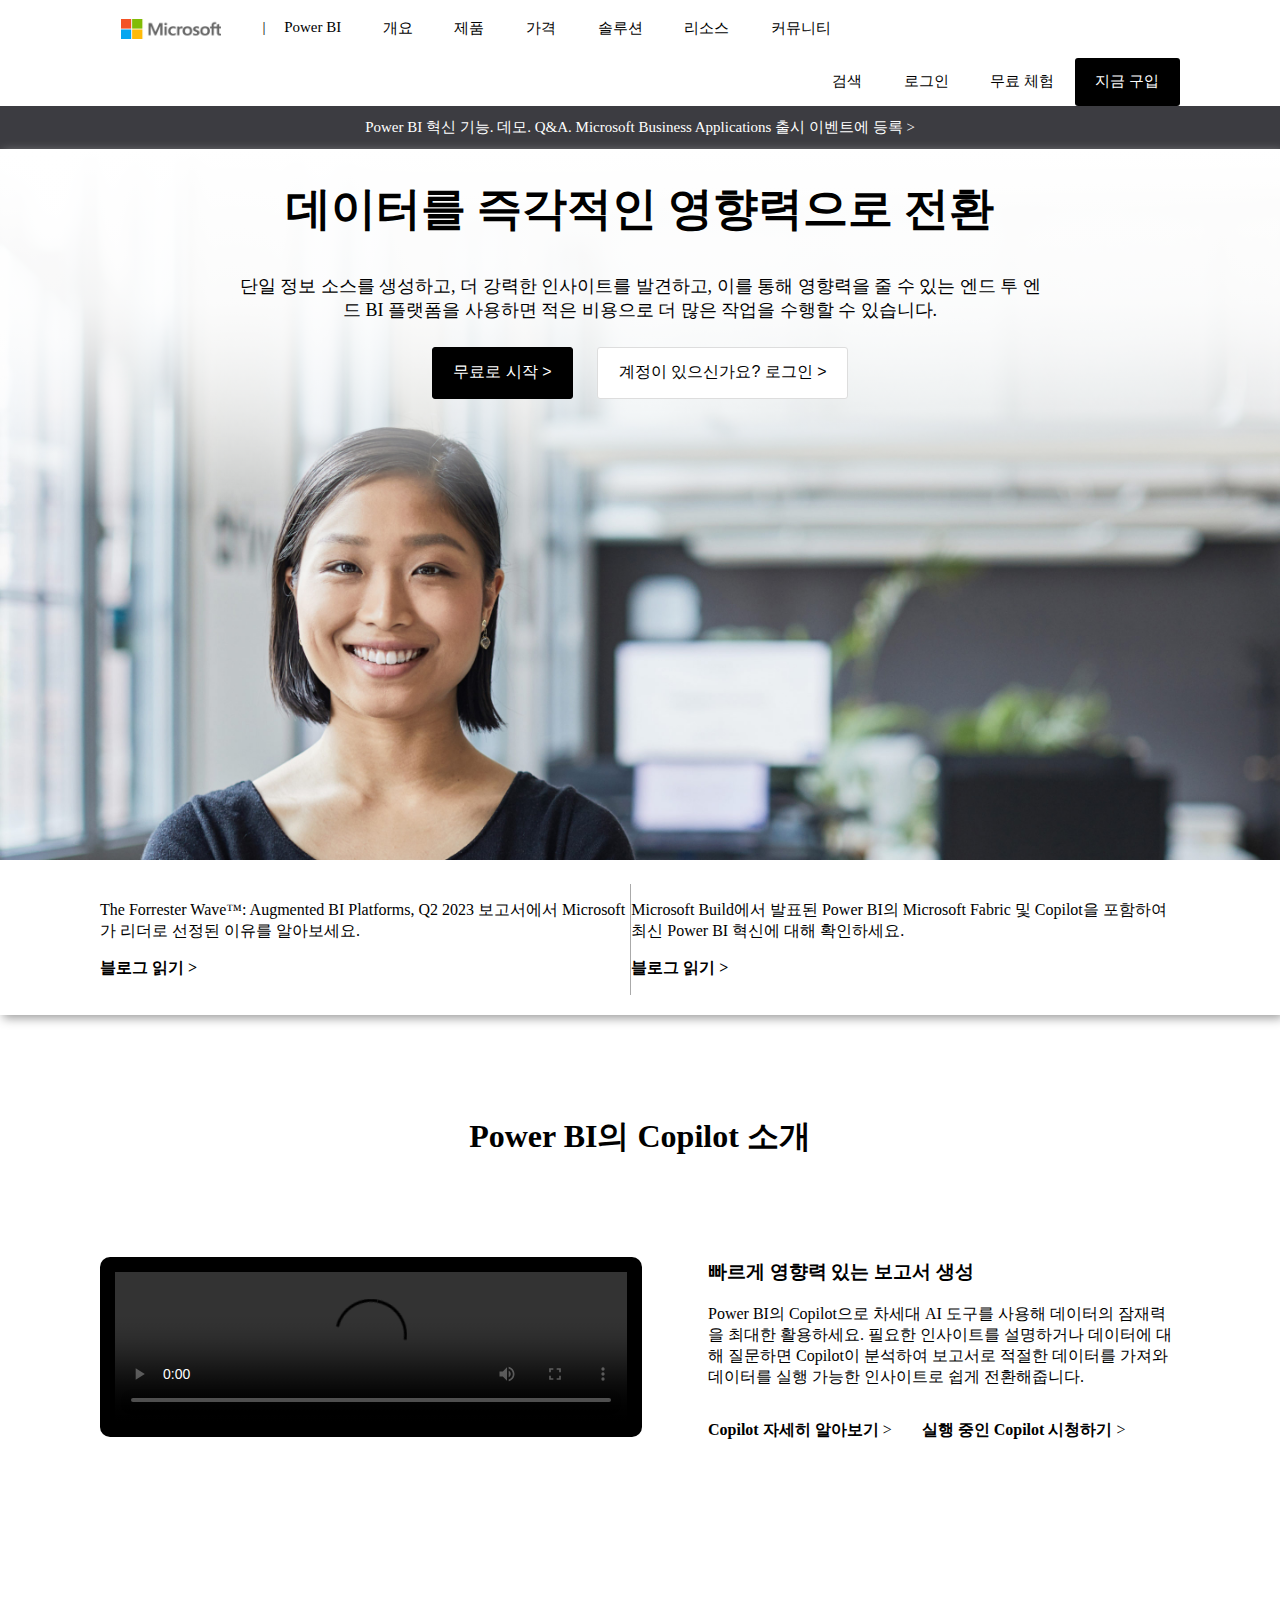
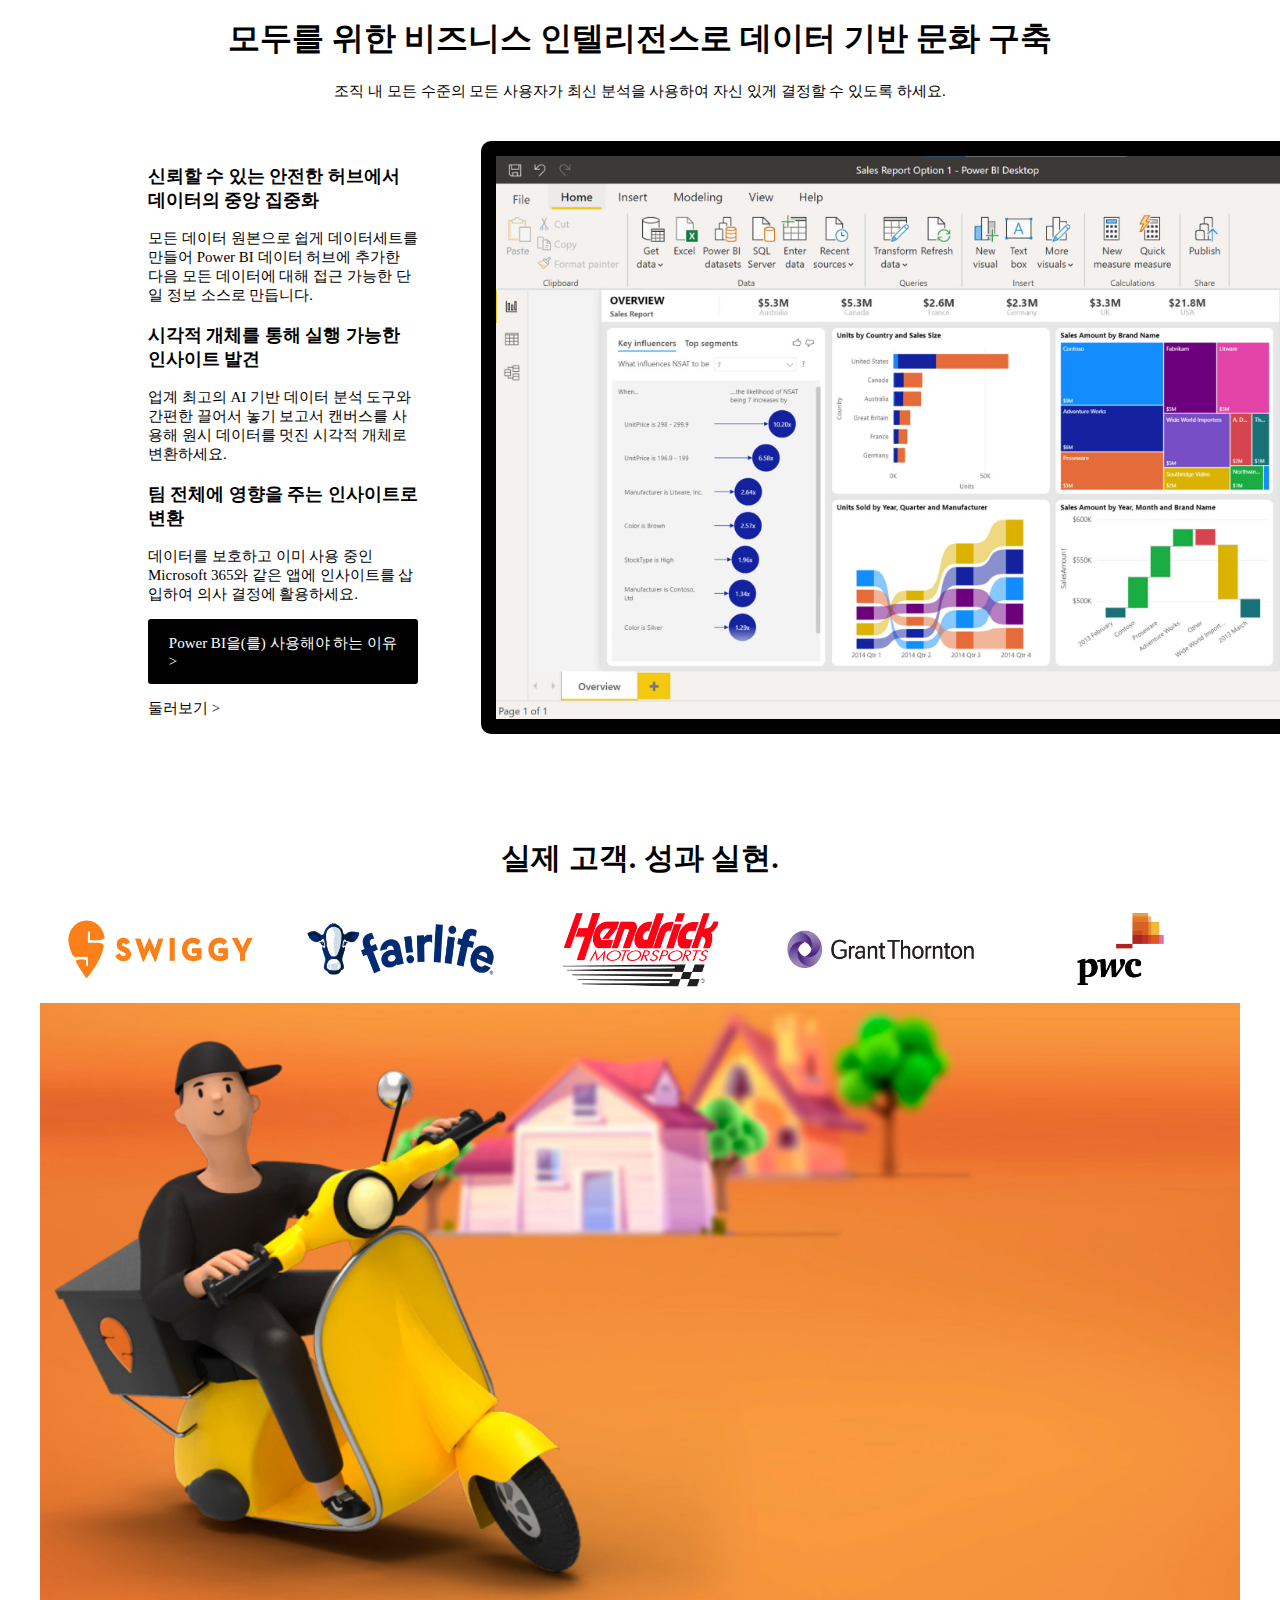
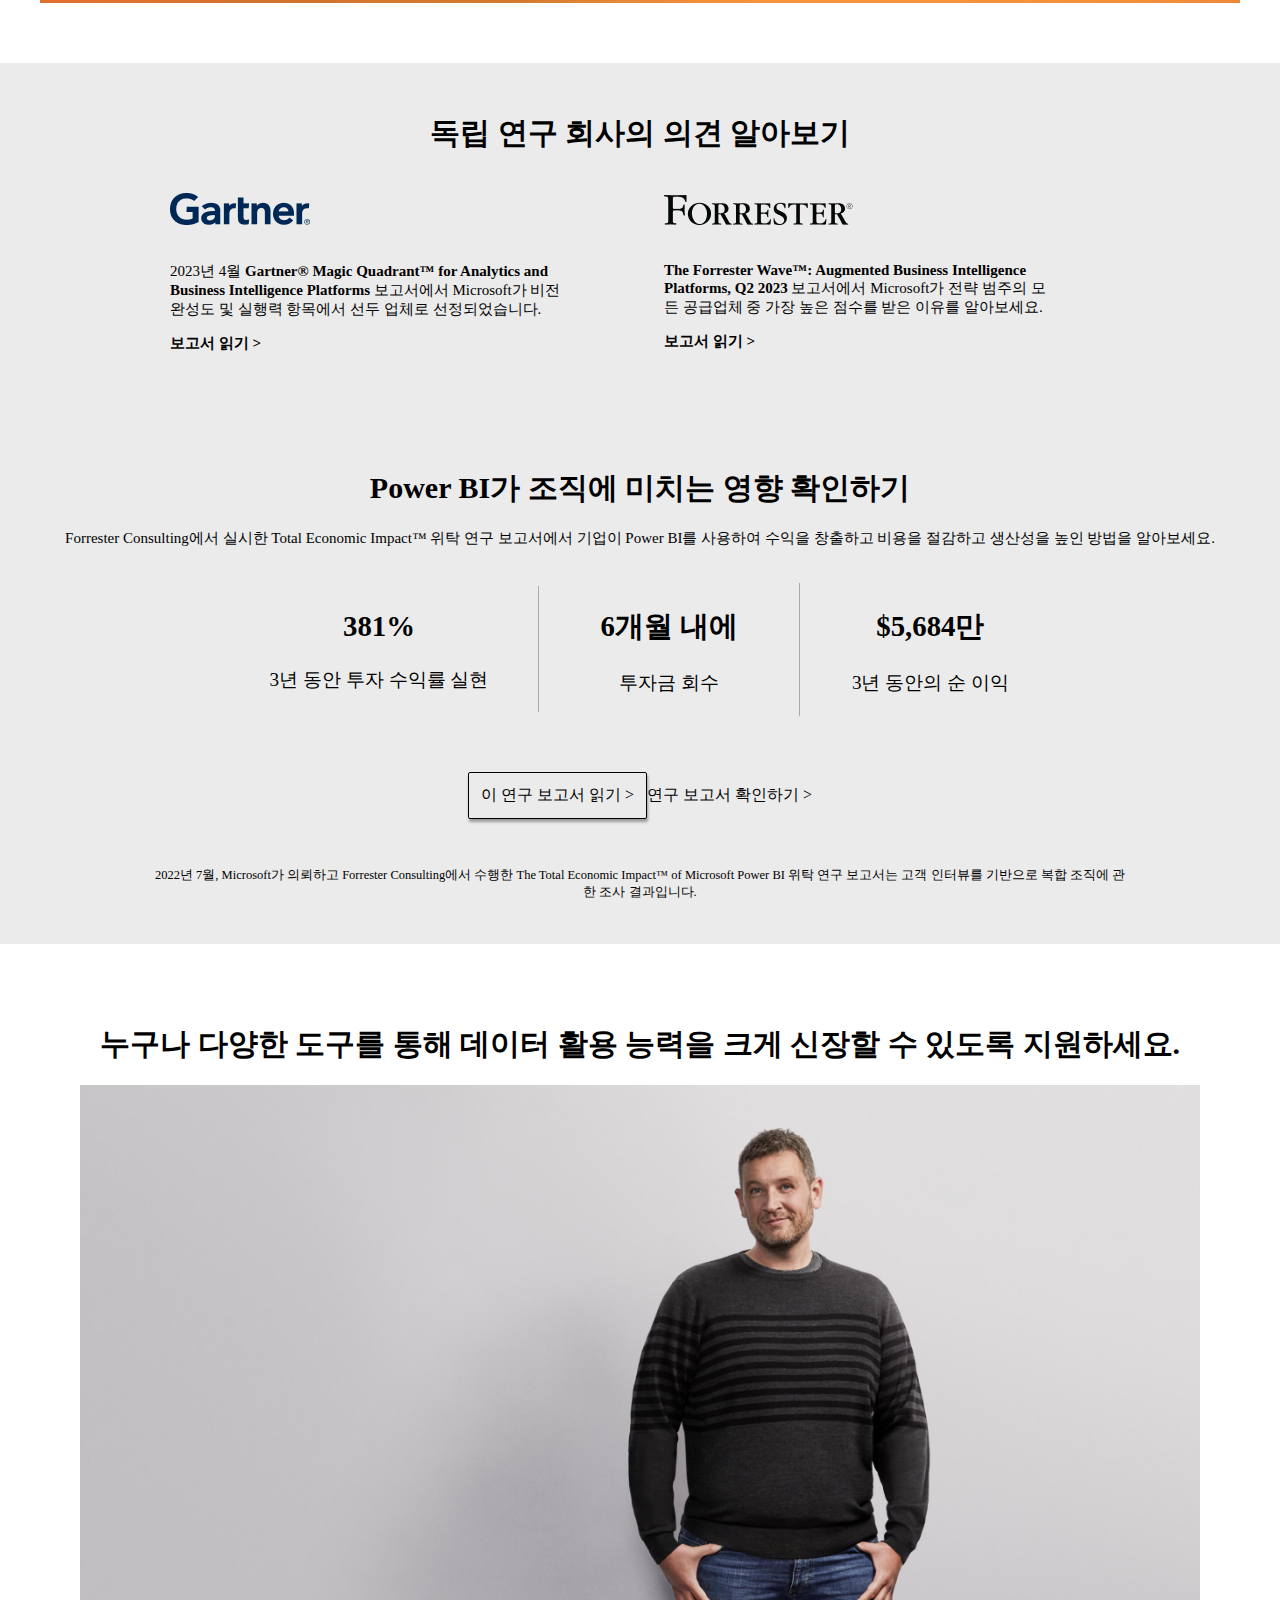
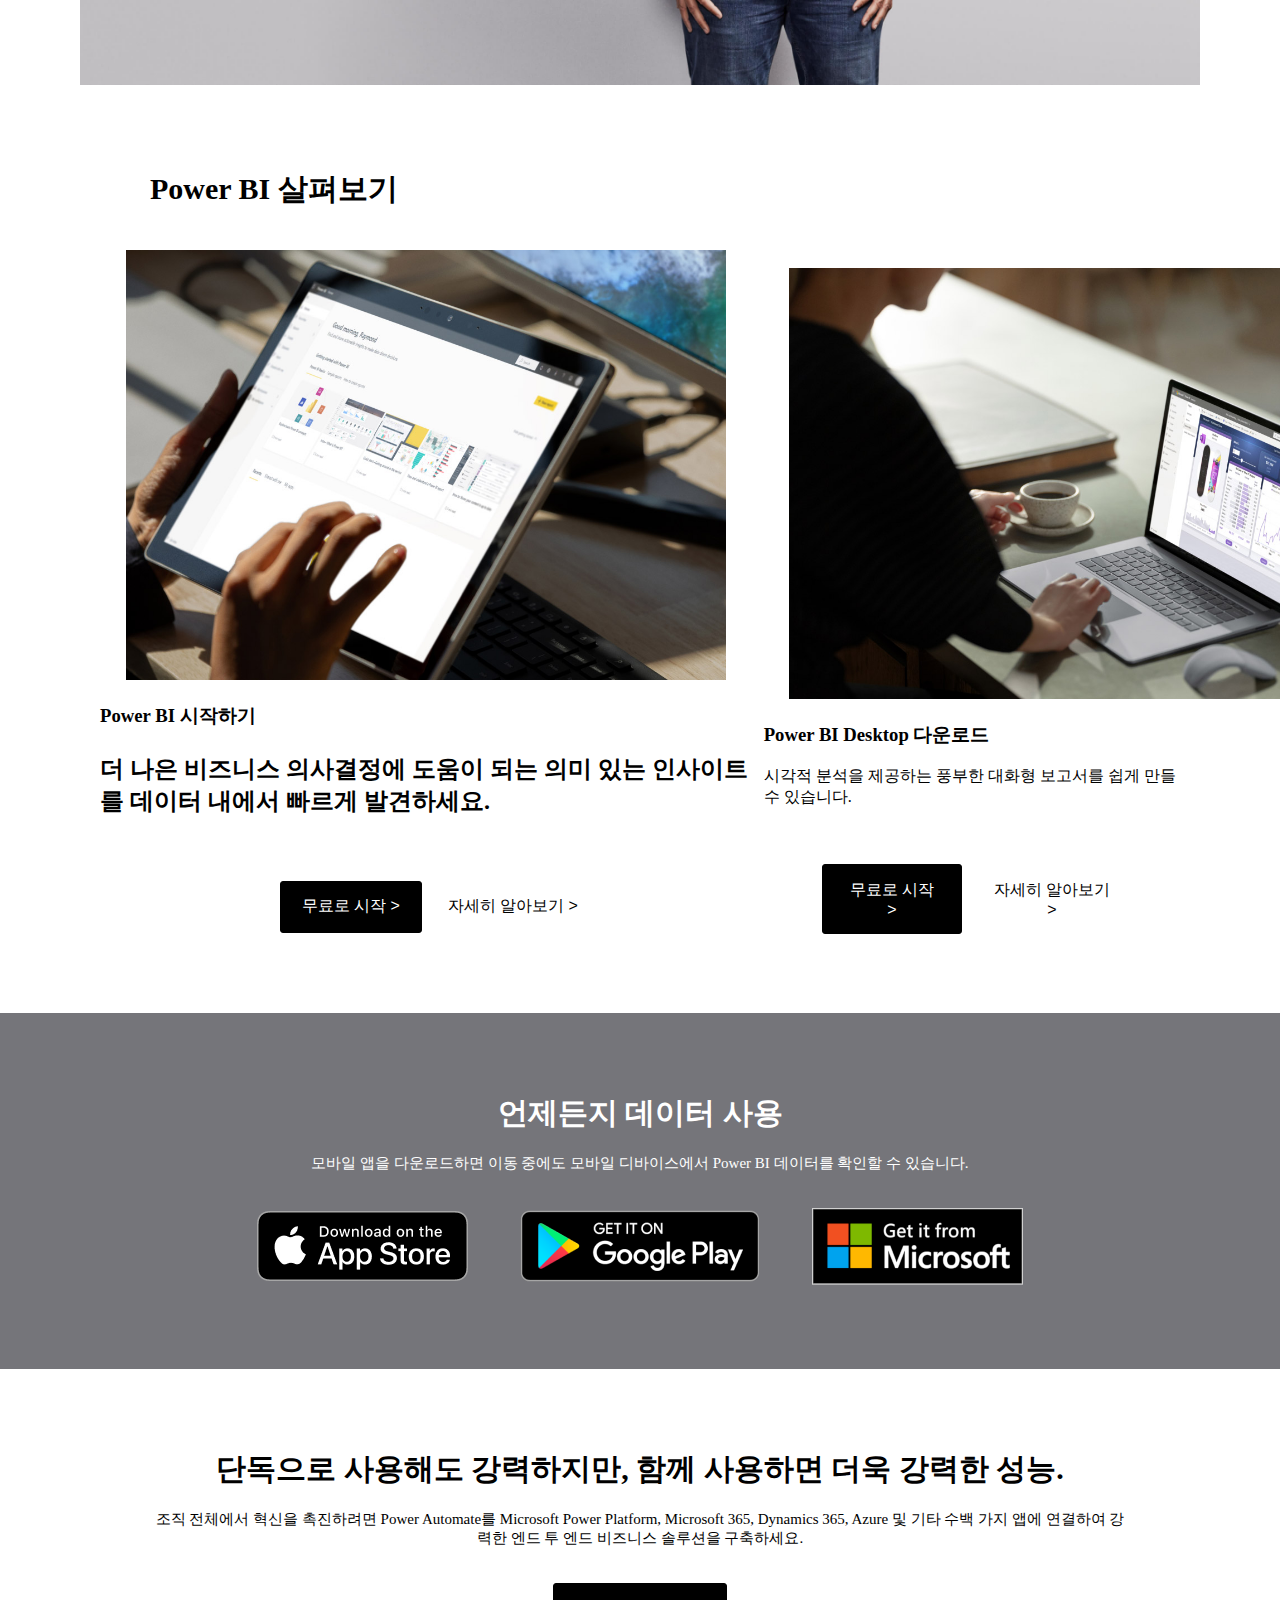
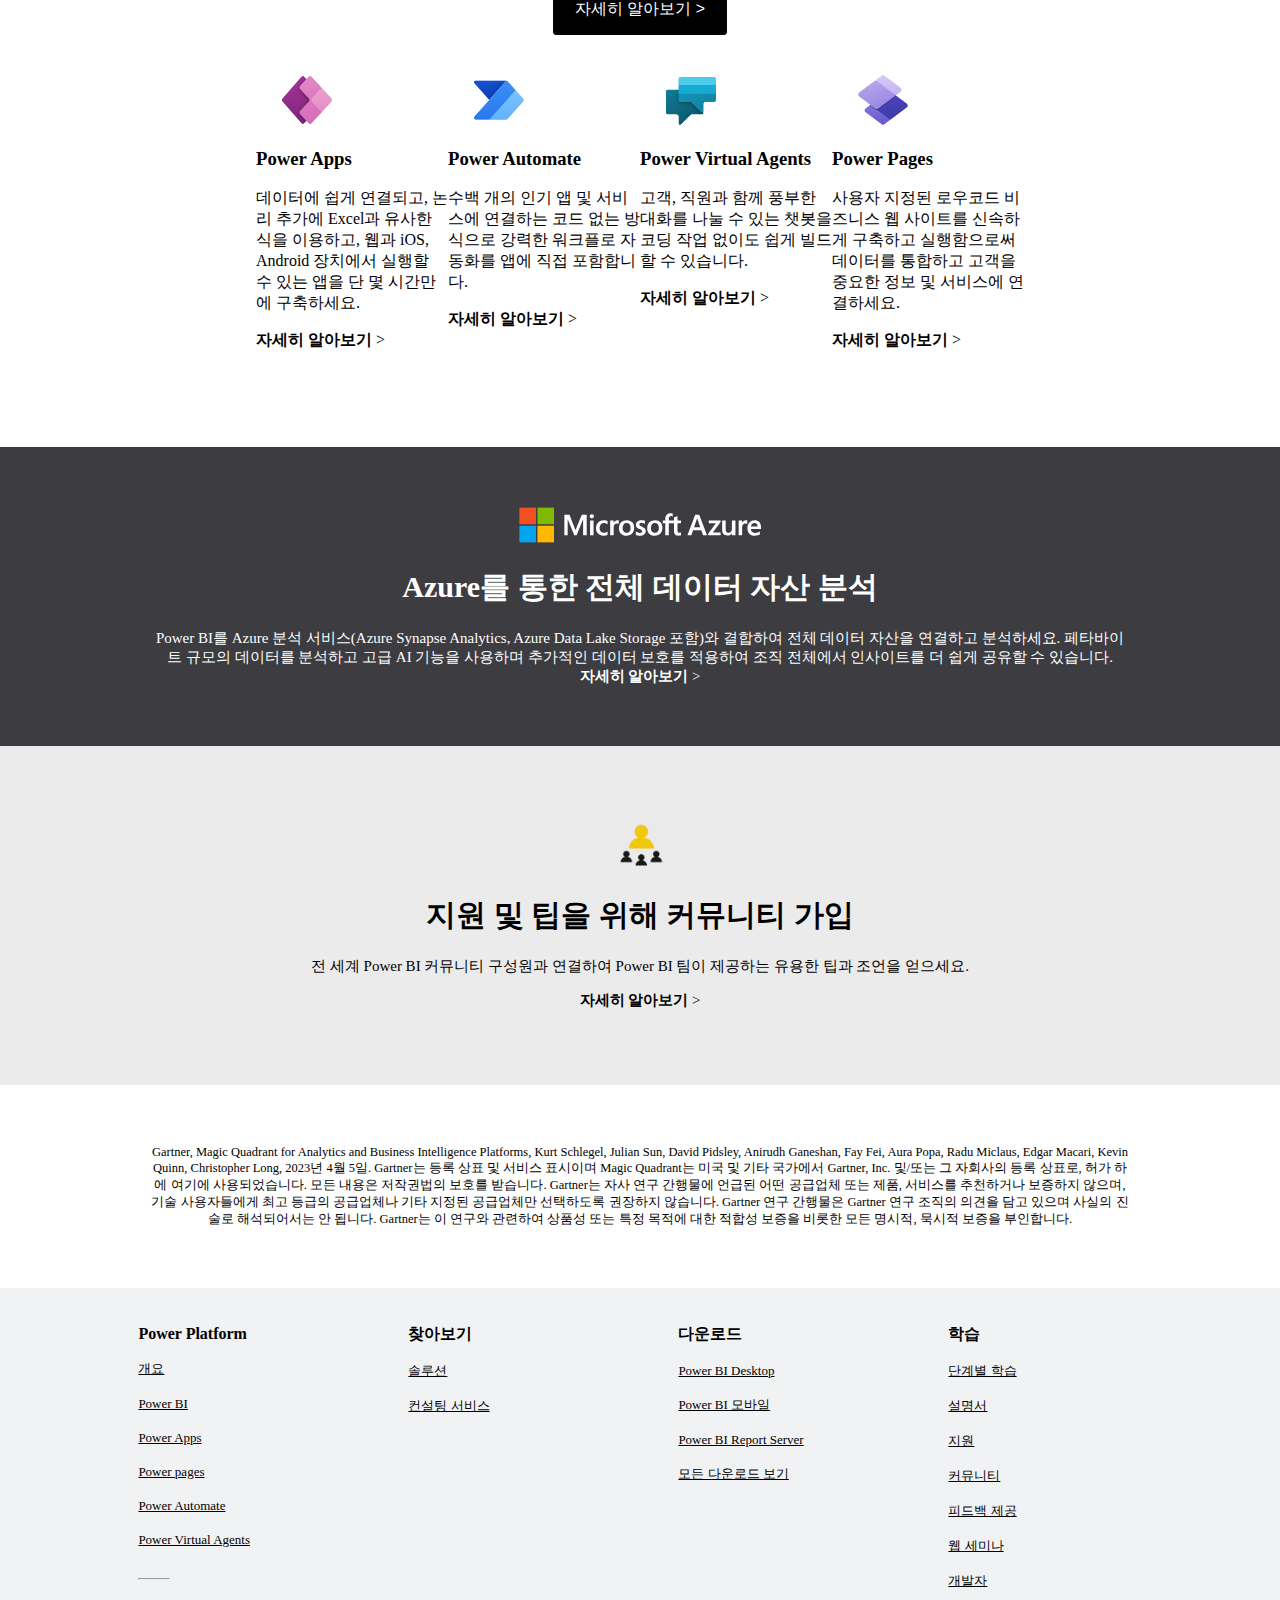
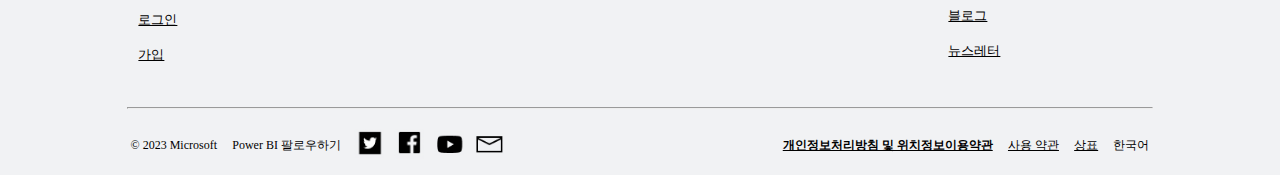
==== commit eb2d04be: "feat : add HTML project 231014 evening time" ====
--- a/index.html
+++ b/index.html
@@ -4,6 +4,9 @@
     <meta charset="UTF-8">
     <title>clonepage.powerbi.microsoft.com/ko-kr</title>
     <style>
+        :root {
+            --element-media-width : 760px;
+        }
         /* common */
         /* * {
             border: 1px solid black;
@@ -25,10 +28,9 @@
             margin: 0 100px;
             padding-top: 5px;
         }
-
         nav.topmenu li.topmenu-item {
-        list-style-type: none;
-        float:left;
+            list-style-type: none;
+            float:left;        
         }
 
         div.left-tab {
@@ -122,10 +124,6 @@
         color: white;
         padding: 2px;
         }
-/* 
-        .microsoft-logo {
-            font-size: 20px;
-        } */
 
         .microsoft-logo img {
             width: 100px;
@@ -136,6 +134,11 @@
             height: auto;
             max-width: 1420px; /* mac m1 air 가로 최대 길이 */
             object-fit: cover;
+            @media screen and (max-width: 630px) {
+                object-fit:inherit;
+                object-position: left center;
+                height: 800px;
+            }
         }
         div.hero-img-gradient {
             width: 100%;
@@ -149,16 +152,19 @@
             top: 0;
             width: 100%;
             height: 35%;
+
         }
 
         div.hero-img-text h1 {
             font-size: 45px;
+            @media screen and (max-width: 630px) {
+                margin: 60px 20px ;
+            }
         }
 
         div.hero-img-text p {
             font-size: 18px;
             max-width: 810px;
-            /* word-wrap: break-word; */
             width: 82vw;
             padding: 5px;
             margin: 0 auto;
@@ -169,13 +175,26 @@
             justify-content: center;
             align-items: center;
             padding: 20px 100px;
-            }
+            @media screen and (max-width: 630px) {
+                display:initial;
+                justify-content: center;
+                align-items: center;
+            }
+        }
+
 
         .flex-item {
             min-width: 10rem;
             font-size: 16px;
-            padding: 0 30px;
-            }
+            
+        }
+
+        .flex-item img {
+            padding: 0 2vw;
+            @media screen and (max-width: 630px) {
+                margin-top: 20px;
+            }
+        }
     
         /* work */
     
@@ -184,27 +203,49 @@
             font-size: 32px;
         }
         .introduction-video {
-            max-width: 500px;
-            width: 100vw;
+            max-width: 40vw;
+            width: 40vw;
+            height: auto;
             padding: 15px;
             background-color: black;
             border-radius: 10px;
-            
+            @media screen and (max-width: 630px) {
+                max-width: 100vw;
+                width: 85vw;
+                margin-bottom: 20px;
+        
+            }
+        }
+
+        .flex-item-video-margin {
+            margin-right: 35vw;
         }
     
         .introduction-flex-container {
             display: flex;
+            @media screen and (max-width: 630px) {
+                display: initial;
+            }
         }
 
         .flex-item-max-content {
-            width: max-content;
+            min-width: 50px;
         }
     
         .introduction-flex-item {
             margin-right: 30px;
+            @media screen and (max-width: 630px) {
+                margin-top: 30px;
+            }
         }
         .introduction-text {
             max-width: 500px;
+        }
+        .introduction-text-margin {
+            margin: 40px 0;
+            @media screen and (max-width: 630px) {
+                margin: 0 20px;
+            }
         }
     
         .powerbi-001 {
@@ -216,22 +257,36 @@
             background-color: black;
             border-radius: 10px;
             object-fit: contain;
+            @media screen and (max-width: 630px) {
+                width: 87vw;
+            }
         }
     
         .powerbi-001-flex-container {
+            align-items: center;
             display: flex;
             margin: 0px 10px;
+            @media screen and (max-width: 630px) {
+                display: initial;
+            }
         }
     
         .powerbi-001-flex-item {
-            width: 30%;
+            width: 35%;
             margin: 0 10px;
             position: relative;
+            @media screen and (max-width: 630px) {
+                width: 100%;
+            }
         }
         .flex-item-left-margin {
-            max-width: 250px;
+            max-width: 270px;
             min-width: 100px;
-            margin-left: 100px;
+            margin-left: 10vw;
+            @media screen and (max-width: 630px) {
+                max-width: 400px;
+                margin-left: 14vw;
+            }
         }
 
         .result-list {
@@ -249,8 +304,11 @@
             place-items: center;
             grid-template-columns: repeat(5, 1fr);
             grid-template-areas: 
-                "item1 item2 item3 item4 item5"
-            ;
+                "item1 item2 item3 item4 item5";
+            @media screen and (max-width: 630px) {
+                grid-template-columns: repeat(5, 20vw);
+            }
+            
         }
         .grid-item {
             justify-content: center;
@@ -260,6 +318,11 @@
         .grid-item img {
             width: 200px;
             height: 100px;
+            @media screen and (max-width: 630px) {
+                width: 100px;
+                height: 50px;
+            }
+            
         }
         .picture-1 {
             grid-area: item1;
@@ -281,6 +344,9 @@
             display: flex;
             justify-content: center;
             align-items: center;
+            @media screen and (max-width: 630px) {
+                display: initial;
+            }
         }
         .picture-1-main img {
             max-width: 1200px;
@@ -297,6 +363,9 @@
             margin: 0 120px;
             width: auto 1000px;
             margin: 0 150px;
+            @media screen and (max-width: 630px) {
+                display: initial;
+            }
         }
         .report-flex-item-fsize {
             font-size: 1.2rem;
@@ -306,17 +375,29 @@
         .report-flex-item {
             margin: 0 20px;
             align-items: left;
+            @media screen and (max-width: 630px) {
+                margin: 50px 20px;
+            }
         }
 
         .report-flex-text {
             font-size: smaller;
             width: auto 1000px;
             margin: 0 150px;
+            @media screen and (max-width: 630px) {
+                margin: 0 15px;
+            }
         }
 
 
         .apply-section {
             padding: 60px 0;
+        }
+
+        .apply-section  h1{
+            @media screen and (max-width: 630px) {
+                padding: 0 30px;
+            }
         }
 
         .responsive-bi {
@@ -327,6 +408,9 @@
         .simon {
             max-width: 1120px;
             width:fit-content;
+            @media screen and (max-width: 630px) {
+                max-width: 90vw;
+            }
         }
 
         .powerbi-examine {
@@ -339,16 +423,37 @@
             padding: 60px 0;
         }
 
+        .app-store h1, p{
+            @media screen and (max-width: 630px) {
+                margin: 15px 20px;
+            }
+        }
+
+        
+
         .app-store-icon {
             width: 50px;
         }
 
         .service-section {
             padding: 60px 0;
+        }
+        .container-apply-baseline {
+            align-items: baseline;
+        }
+        .service-section-item {
+            width: 15vw;
+            @media screen and (max-width: 630px) {
+                width: 90vw;
+                margin-left: 10px;
+            }
         }
         .service-section-text {
             width: auto 1000px;
             margin: 0 150px;
+            @media screen and (max-width: 630px) {
+                margin: 0 15px;
+            }
         }
 
         .azure-section {
@@ -359,6 +464,10 @@
         .azure-section p {
             width: auto 1000px;
             margin: 0 150px;
+            @media screen and (max-width: 630px) {
+                margin: 0 15px;
+            }
+
         }
         .community-section {
             background-color: #ebebeb;
@@ -370,7 +479,6 @@
         }
         .footer-background {
             background-color: #f1f2f4;
-            /* padding: 200px 0 */
         }
         .footnote-text {
             width: auto 1000px;
@@ -381,18 +489,97 @@
         .footer-flex-container {
             display: flex;
             justify-content: center;
-            align-items: center;
+            align-items: baseline;
             padding: 20px 100px;
             margin-top: 60px;
+            @media screen and (max-width: 630px) {
+                display: initial;
+            }
 
         }
         .footer-flex-item {
-            min-width: 10rem;
+            width: 16vw;
             font-size: 16px;
-            padding: 0 50px;
-        }
+            padding: 0 3vw;
+            @media screen and (max-width: 630px) {
+                width: 500px;
+            }
+        }
+        .footer-flex-item a {
+            font-size: 13px;
+            text-decoration: underline;
+        }
+        .footer-flex-item-margin {
+            @media screen and (max-width: 630px) {
+                margin: 60px 0;
+            }
+        }
+
+        .footer-end-container {
+            display: flex;
+            justify-content: space-between;
+            align-items: center;
+            padding: 0 10vw;
+            @media screen and (max-width: 630px) {
+                display: initial;
+            }
+        }
+        .footer-end-item {
+            font-size: 12px;
+            padding: 0 0.2vw;
+        }
+
+        .footer-end-item-empty {
+            padding: 0 10vw;
+        }
+
+        .footer-end-item-img {
+            padding: 0;
+            margin: 0;
+        }
+
+        .footer-end-item-img img {
+            width: 30px;
+            height: auto;
+            /* @media screen and (max-width: 630px) {
+                display: flex;
+            } */
+
+        }
+        .footer-end-item-underline {
+            text-decoration: underline;
+        }
+
         .dividing-line {
-            border-right: 1px solid black;
+            border-right: 1px solid #aaa;
+            @media screen and (max-width: 630px) {
+                border-bottom: 1px solid #aaa;
+                border-right: none;
+            }
+        }
+        .report-text {
+            padding-right: 50px;
+        }
+        .report-text-margin {
+            margin-top: 100px;
+
+        }
+        .report-read-button {
+            border: 1px solid black;
+            box-shadow: 1px 3px 3px #999;
+            border-radius: 2px;
+            padding: 12px;
+        }
+
+        .report-read-button-margin {
+            @media screen and (max-width: 630px) {
+                margin: 0 130px;
+            }
+        }
+        .report-read-button:hover {
+            color: white;
+            background-color: black;
+            transition: all 0.2s;
         }
 
 
@@ -454,7 +641,6 @@
                     <p>The Forrester Wave™: Augmented BI Platforms, Q2 2023 보고서에서 Microsoft가 리더로 선정된 이유를 알아보세요.</p>
                     <p class="flex-item-max-content"><a href="#"><strong>블로그 읽기</a> ></strong></p>
                 </div>
-                <!-- <p class="dividing-line">|</p> -->
                 <div class="flex-item">
                     <p>Microsoft Build에서 발표된 Power BI의 Microsoft Fabric 및 Copilot을 포함하여 최신 Power BI 혁신에 대해 확인하세요.</p>
                     <p class="flex-item-max-content"><a href="#"><strong>블로그 읽기</a> ></strong></p>
@@ -469,10 +655,10 @@
                 <h1>Power BI의 Copilot 소개</h1>
             </div>
             <div class="flex-container">
-                <div class="flex-item">
+                <div class="flex-item flex-item-video-margin">
                     <p><video class="introduction-video" src="./videos/0a36e579-6a81-4d4a-83f9-942295e3_6750.mp4" controls></video></p>
                 </div>
-                <div class="flex-item introduction-text">
+                <div class="flex-item introduction-text introduction-text-margin">
                     <h3>빠르게 영향력 있는 보고서 생성</h3>
                     <p>Power BI의 Copilot으로 차세대 AI 도구를 사용해 데이터의 잠재력을 최대한 활용하세요. 
                         필요한 인사이트를 설명하거나 데이터에 대해 질문하면 Copilot이 분석하여 보고서로 
@@ -487,7 +673,7 @@
                     </div>
                 </div>
             </div>
-            <div class="text-align-center">
+            <div class="text-align-center introduction-text-margin">
                 <h1>모두를 위한 비즈니스 인텔리전스로 데이터 기반 문화 구축</h1>
                 <p>조직 내 모든 수준의 모든 사용자가 최신 분석을 사용하여 자신 있게 결정할 수 있도록 하세요.</p>
             </div>
@@ -526,11 +712,11 @@
             </div>
             <div class="result-list-width">
                 <div class="grid-container">
-                    <div class="grid-item"><img class="picture-1" src="./images/swiggy.png" alt="swiggy-logo"></div>
-                    <div class="grid-item"><img class="picture-2" src="./images/fairlife.png" alt="fairlife"></div>
-                    <div class="grid-item"><img class="picture-3" src="./images/hendrick.png" alt="hendrick"></div>
-                    <div class="grid-item"><img class="picture-4" src="./images/g-t.png" alt="g-t-logo"></div>
-                    <div class="grid-item"><img class="picture-5" src="./images/pwc.png" alt="pwc-logo"></div>
+                    <div class="grid-item"><a href="#"><img class="picture-1" src="./images/swiggy.png" alt="swiggy-logo"></a></div>
+                    <div class="grid-item"><a href="#"><img class="picture-2" src="./images/fairlife.png" alt="fairlife"></a></div>
+                    <div class="grid-item"><a href="#"><img class="picture-3" src="./images/hendrick.png" alt="hendrick"></a></div>
+                    <div class="grid-item"><a href="#"><img class="picture-4" src="./images/g-t.png" alt="g-t-logo"></a></div>
+                    <div class="grid-item"><a href="#"><img class="picture-5" src="./images/pwc.png" alt="pwc-logo"></a></div>
                 </div>
                 <div class="picture-1-main">
                     <img src="./images/swiggy.jpg" alt="swiggy-main">
@@ -558,7 +744,7 @@
                         <p><a href="#"><strong>보고서 읽기</a> ></strong></p>
                     </div> 
                 </div> 
-                <div class="text-align-center"><!-- 조직에 미치는 영향-->
+                <div class="text-align-center report-text-margin"><!-- 조직에 미치는 영향-->
                     <h1>Power BI가 조직에 미치는 영향 확인하기</h1>
                     <p>Forrester Consulting에서 실시한 Total Economic Impact™ 위탁 연구 보고서에서 기업이 Power BI를 사용하여 수익을 창출하고 비용을 절감하고 생산성을 높인 방법을 알아보세요.</p>
                 </div>
@@ -577,8 +763,8 @@
                     </div>
                 </div>
                 <div class="flex-container text-align-center">
-                    <div class="flex-item">
-                        <p><a href="#">이 연구 보고서 읽기</a> ></p> <!-- button -->
+                    <div class="flex-item report-read-button-margin">
+                        <p class="report-read-button"><a href="#">이 연구 보고서 읽기</a> ></p> <!-- button -->
                     </div>
                     <div class="flex-item">
                         <p><a href="#">연구 보고서 확인하기</a> ></p>
@@ -664,26 +850,26 @@
                 <p>조직 전체에서 혁신을 촉진하려면 Power Automate를 Microsoft Power Platform, Microsoft 365, Dynamics 365, Azure 및 기타 수백 가지 앱에 연결하여 강력한 엔드 투 엔드 비즈니스 솔루션을 구축하세요.</p>
                 <button class="black-button"><a href="#">자세히 알아보기</a> ></button>
             </div>
-            <div class="flex-container">
-                <div class="flex-item">
+            <div class="flex-container container-apply-baseline">
+                <div class="flex-item service-section-item">
                     <img class="app-store-icon" src="./images/powerapps.svg" alt="powerapps">
                     <h3>Power Apps</h3>
                     <p>데이터에 쉽게 연결되고, 논리 추가에 Excel과 유사한 식을 이용하고, 웹과 iOS, Android 장치에서 실행할 수 있는 앱을 단 몇 시간만에 구축하세요.</p>
                     <p><a href="#"><strong>자세히 알아보기</strong></a> ></p>
                 </div> 
-                <div class="flex-item">
+                <div class="flex-item service-section-item">
                     <img class="app-store-icon" src="./images/powerautomate.svg" alt="powerautomate">
                     <h3>Power Automate</h3>
                     <p>수백 개의 인기 앱 및 서비스에 연결하는 코드 없는 방식으로 강력한 워크플로 자동화를 앱에 직접 포함합니다.</p>
                     <p><a href="#"><strong>자세히 알아보기</strong></a> ></p>
                 </div> 
-                <div class="flex-item">
+                <div class="flex-item service-section-item">
                     <img class="app-store-icon" src="./images/powervirtualagents.svg" alt="powervirtualagents">
                     <h3>Power Virtual Agents</h3>
                     <p>고객, 직원과 함께 풍부한 대화를 나눌 수 있는 챗봇을 코딩 작업 없이도 쉽게 빌드할 수 있습니다.</p>
                     <p><a href="#"><strong>자세히 알아보기</strong></a> ></p>
                 </div>
-                <div class="flex-item">
+                <div class="flex-item service-section-item">
                     <img class="app-store-icon" src="./images/powerpages.svg" alt="powerpages">
                     <h3>Power Pages</h3>
                     <p>사용자 지정된 로우코드 비즈니스 웹 사이트를 신속하게 구축하고 실행함으로써 데이터를 통합하고 고객을 중요한 정보 및 서비스에 연결하세요.</p>
@@ -722,44 +908,142 @@
                     Gartner는 등록 상표 및 서비스 표시이며 Magic Quadrant는 미국 및 기타 국가에서 Gartner, Inc. 및/또는 그 자회사의 등록 상표로, 허가 하에 여기에 사용되었습니다. 모든 내용은 저작권법의 보호를 받습니다.
                     Gartner는 자사 연구 간행물에 언급된 어떤 공급업체 또는 제품, 서비스를 추천하거나 보증하지 않으며, 기술 사용자들에게 최고 등급의 공급업체나 기타 지정된 공급업체만 선택하도록 권장하지 않습니다. Gartner 연구 간행물은 Gartner 연구 조직의 의견을 담고 있으며 사실의 진술로 해석되어서는 안 됩니다. Gartner는 이 연구와 관련하여 상품성 또는 특정 목적에 대한 적합성 보증을 비롯한 모든 명시적, 묵시적 보증을 부인합니다.</p>
             </div>
-            <div class="footer-flex-container footer-background">
-                <div class="footer-flex-item">
-                    <p><strong>Power Platform</strong></p>
-                    <p><a href="#">개요</a></p>
-                    <p><a href="#">Power BI</a></p>
-                    <p><a href="#">Power Apps</a></p>
-                    <p><a href="#">Power pages</a></p>
-                    <p><a href="#">Power Automate</a></p>
-                    <p><a href="#">Power Virtual Agents</a></p>
-                    <p>---</p>
-                    <p><a href="#">로그인</a></p>
-                    <p><a href="#">가입</a></p>
-                </div>
-                <div class="footer-flex-item">
-                    <p><strong>찾아보기</strong></p>
-                    <p><a href="#">솔루션</a></p>
-                    <p><a href="#">컨설팅 서비스</a></p>
-                </div>
-                <div class="footer-flex-item">
-                    <p><strong>다운로드</strong></p>
-                    <p><a href="#">Power BI Desktop</a></p>
-                    <p><a href="#">Power BI 모바일</a></p>
-                    <p><a href="#">Power BI Report Server</a></p>
-                    <p><a href="#">모든 다운로드 보기</a></p>
-                </div>
-                <div class="footer-flex-item">
-                    <p><strong>학습</strong></p>
-                    <p><a href="#">단계별 학습</a></p>
-                    <p><a href="#">설명서</a></p>
-                    <p><a href="#">지원</a></p>
-                    <p><a href="#">커뮤니티</a></p>
-                    <p><a href="#">피드백 제공</a></p>
-                    <p><a href="#">웹 세미나</a></p>
-                    <p><a href="#">개발자</a></p>
-                    <p><a href="#">블로그</a></p>
-                    <p><a href="#">뉴스레터</a></p>
-                </div>
-            </div>
+            <div class="footer-background">
+                <div class="footer-flex-container">
+                    <div class="footer-flex-item">
+                        <p><strong>Power Platform</strong></p>
+                        <p><a href="#">개요</a></p>
+                        <p><a href="#">Power BI</a></p>
+                        <p><a href="#">Power Apps</a></p>
+                        <p><a href="#">Power pages</a></p>
+                        <p><a href="#">Power Automate</a></p>
+                        <p><a href="#">Power Virtual Agents</a></p>
+                        <hr style="margin: 30px 0px;" width="30px" align="left">
+                        <p><a href="#">로그인</a></p>
+                        <p><a href="#">가입</a></p>
+                    </div>
+                    <div class="footer-flex-item footer-flex-item-margin">
+                        <p><strong>찾아보기</strong></p>
+                        <p><a href="#">솔루션</a></p>
+                        <p><a href="#">컨설팅 서비스</a></p>
+                    </div>
+                    <div class="footer-flex-item footer-flex-item-margin">
+                        <p><strong>다운로드</strong></p>
+                        <p><a href="#">Power BI Desktop</a></p>
+                        <p><a href="#">Power BI 모바일</a></p>
+                        <p><a href="#">Power BI Report Server</a></p>
+                        <p><a href="#">모든 다운로드 보기</a></p>
+                    </div>
+                    <div class="footer-flex-item footer-flex-item-margin">
+                        <p><strong>학습</strong></p>
+                        <p><a href="#">단계별 학습</a></p>
+                        <p><a href="#">설명서</a></p>
+                        <p><a href="#">지원</a></p>
+                        <p><a href="#">커뮤니티</a></p>
+                        <p><a href="#">피드백 제공</a></p>
+                        <p><a href="#">웹 세미나</a></p>
+                        <p><a href="#">개발자</a></p>
+                        <p><a href="#">블로그</a></p>
+                        <p><a href="#">뉴스레터</a></p>
+                    </div>
+                </div>
+                <hr width="80%">
+            
+                <div class="footer-end-container">
+                    <div class="footer-end-item">
+                        <p>© 2023 Microsoft</p>
+                    </div>
+                    <div class="footer-end-item">
+                        <p>Power BI 팔로우하기</p>
+                    </div>
+                    <div class="footer-end-item footer-end-item-img">
+                        <p><a href="#"><img src="./images/twiiter-mini.png" alt="twitter-mini"></a></p>
+                    </div>
+                    <div class="footer-end-item footer-end-item-img">
+                        <p><a href="#"><img src="./images/facebook-mini.png" alt="facebook-mini"></a></p>
+                    </div>
+                    <div class="footer-end-item footer-end-item-img">
+                        <p><a href="#"><img src="./images/youtube-mini.png" alt="youtube-mini"></a></p>
+                    </div>
+                    <div class="footer-end-item footer-end-item-img">
+                        <p><a href="#"><img src="./images/email-mini.png" alt="email-mini"></a></p>
+                    </div>
+                    <div class="footer-end-item-empty">
+                        <p></p>
+                    </div>
+                    <div class="footer-end-item footer-end-item-underline">
+                        <p><a href="#"><strong>개인정보처리방침 및 위치정보이용약관</strong></a></p>
+                    </div>
+                    <div class="footer-end-item footer-end-item-underline">
+                        <p><a href="#">사용 약관</a></p>
+                    </div>
+                    <div class="footer-end-item footer-end-item-underline">
+                        <p><a href="#">상표</a>
+                    </p></div>
+                    <div class="footer-end-item">
+                        <p>한국어</p>
+                    </div>
+
+                    
+    
+
+                </div>
+                
+
+<!-- 
+                    <div class="footer-end-item">
+                        <p>© 2023 Microsoft</p>
+                    </div>
+                    <div class="footer-end-item">
+                        <p>Power BI 팔로우하기</p>
+                    </div>
+                    <div class="footer-end-item footer-end-item-img">
+                        <p><a href="#"><img src="./images/twiiter-mini.png" alt="twitter-mini"></a></p>
+                    </div>
+                    <div class="footer-end-item footer-end-item-img">
+                        <p><a href="#"><img src="./images/facebook-mini.png" alt="facebook-mini"></a></p>
+                    </div>
+                    <div class="footer-end-item footer-end-item-img">
+                        <p><a href="#"><img src="./images/youtube-mini.png" alt="youtube-mini"></a></p>
+                    </div>
+                    <div class="footer-end-item footer-end-item-img">
+                        <p><a href="#"><img src="./images/email-mini.png" alt="email-mini"></a></p>
+                    </div>
+                    <div class="footer-end-item">
+                        <p><a href="#">개인정보처리방침 및 위치정보이용약관</a></p>
+                    </div>
+                    <div class="footer-end-item">
+                        <p><a href="#">사용 약관</a></p>
+                    </div>
+                    <div class="footer-end-item">
+                        <p><a href="#">상표</a>
+                    </p></div>
+                    <div class="footer-end-item">
+                        <p>한국어</p>
+                    </div> -->
+
+
+
+                    <!-- <div class="left-tab">
+                        <li class="topmenu-item white-button"><a href="#">개요</a></li>
+                        <li class="topmenu-item white-button"><a href="#">제품</a></li>
+                        <li class="topmenu-item white-button"><a href="#">가격</a></li>
+                        <li class="topmenu-item white-button"><a href="#">솔루션</a></li>
+                        <li class="topmenu-item white-button"><a href="#">리소스</a></li>
+                        <li class="topmenu-item white-button"><a href="#">커뮤니티</a></li>
+                    </div>
+                    <div class="right-tab">
+                        <li class="topmenu-item white-button"><a href="#">검색</a></li>
+                        <li class="topmenu-item white-button"><a href="#">로그인</a></li>
+                        <li class="topmenu-item white-button"><a href="#">무료 체험</a></li>
+                        <li class="topmenu-item black-button"><a href="#">지금 구입</a></li>
+                    </div> -->
+
+                </div>
+
+            </div>
+            
+            
         </footer>
 
     </div> <!-- main-cotent -->
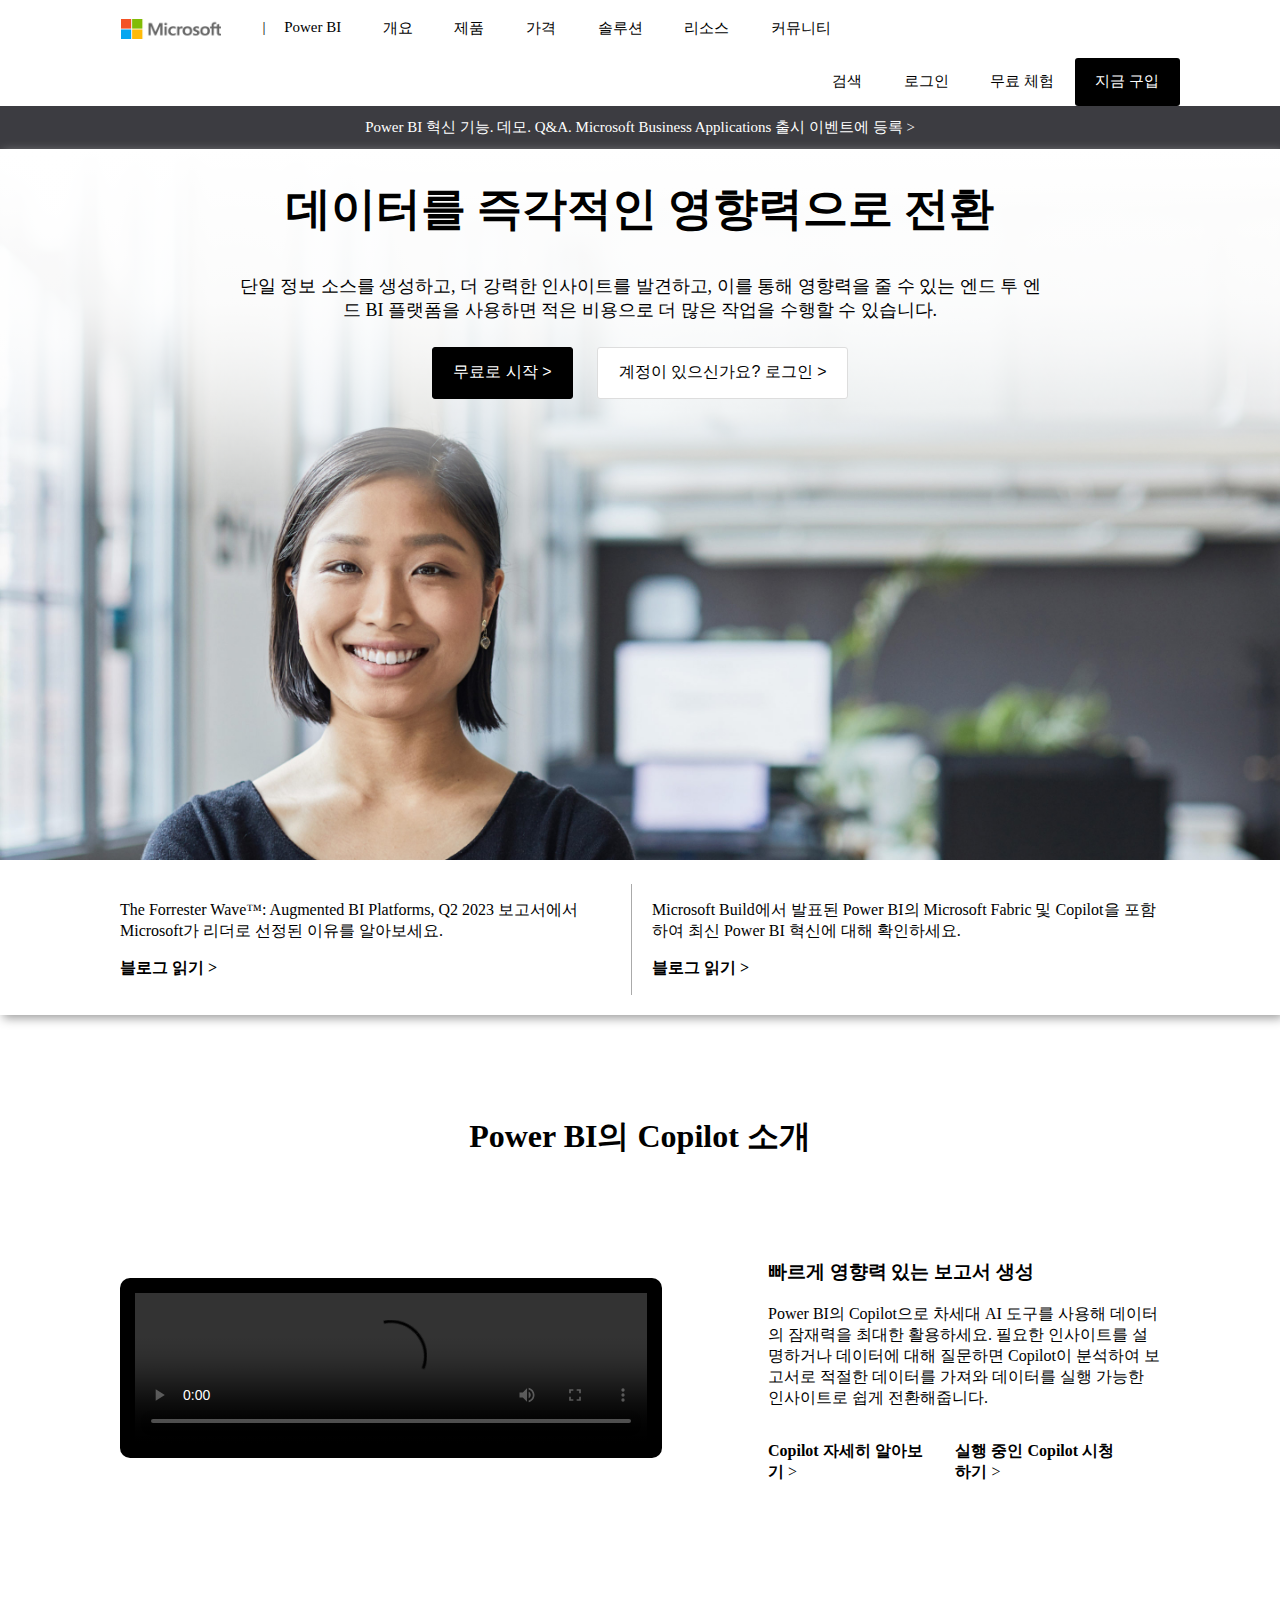
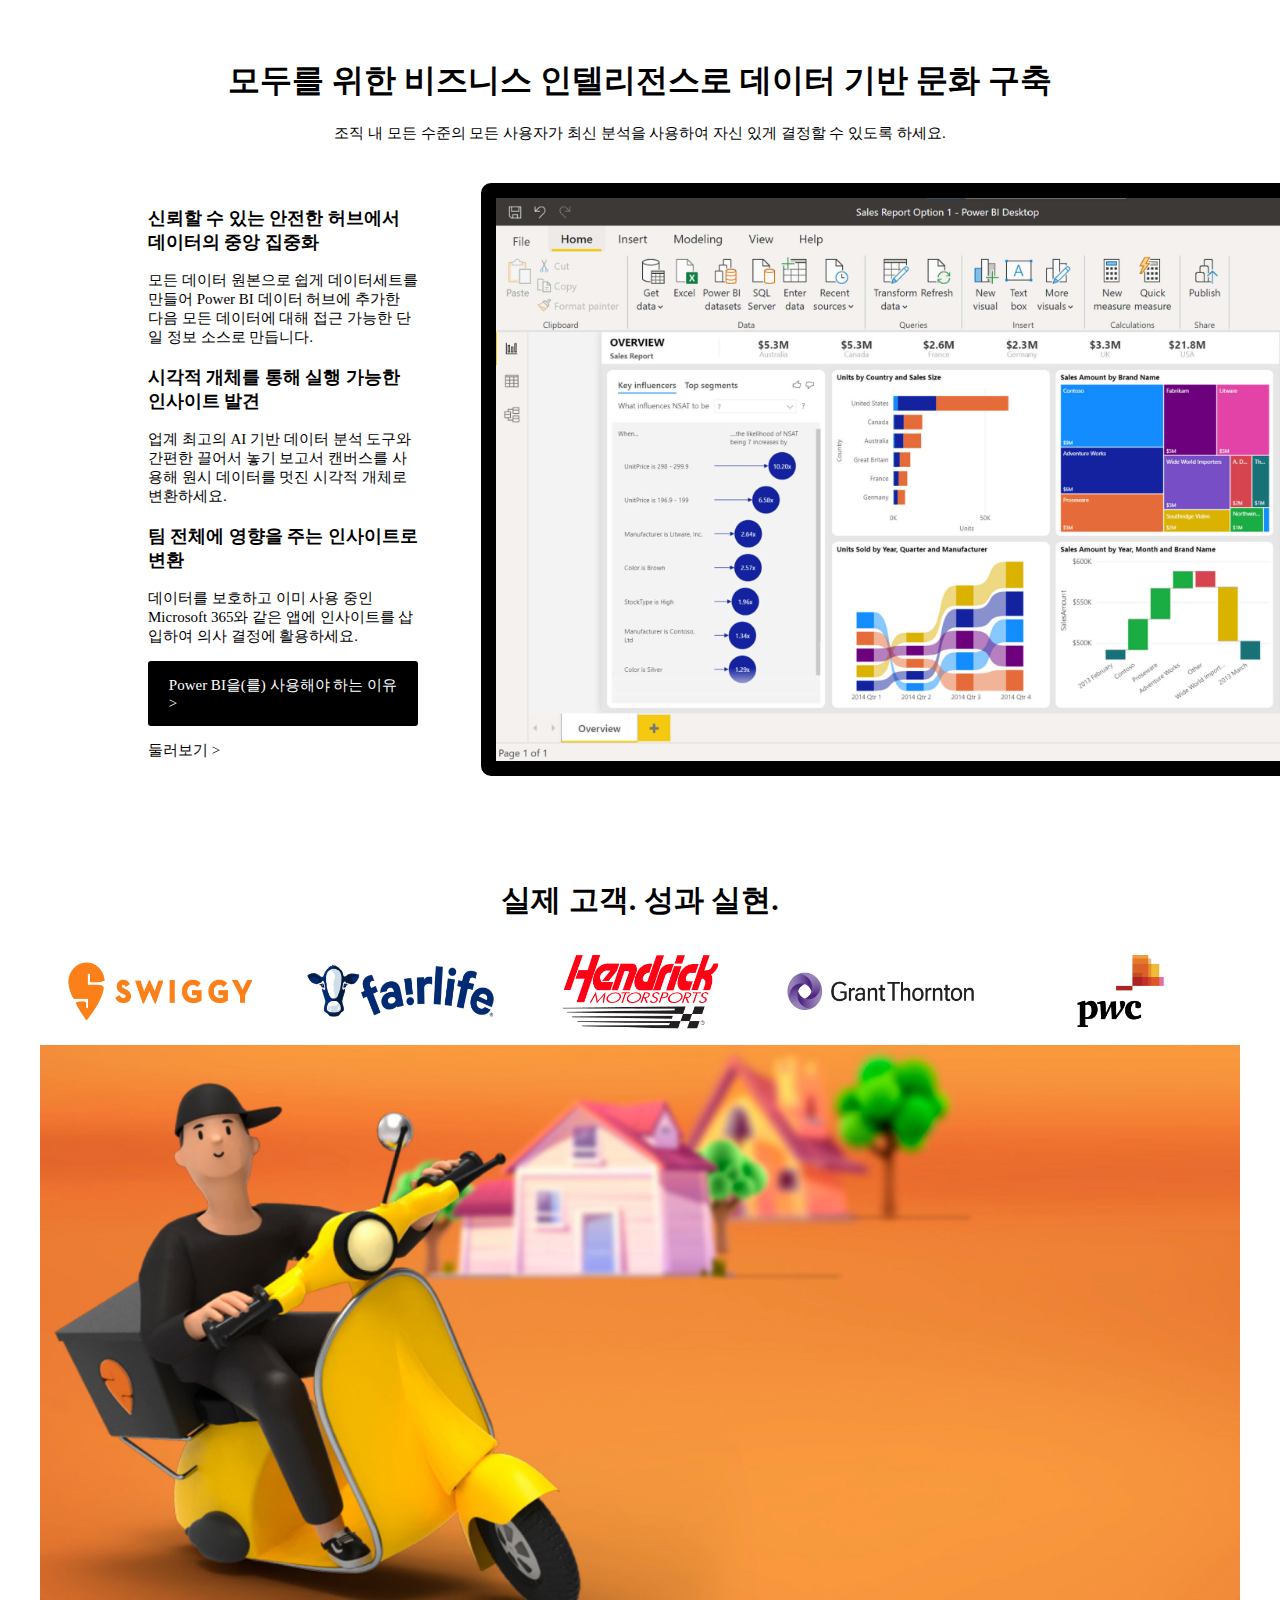
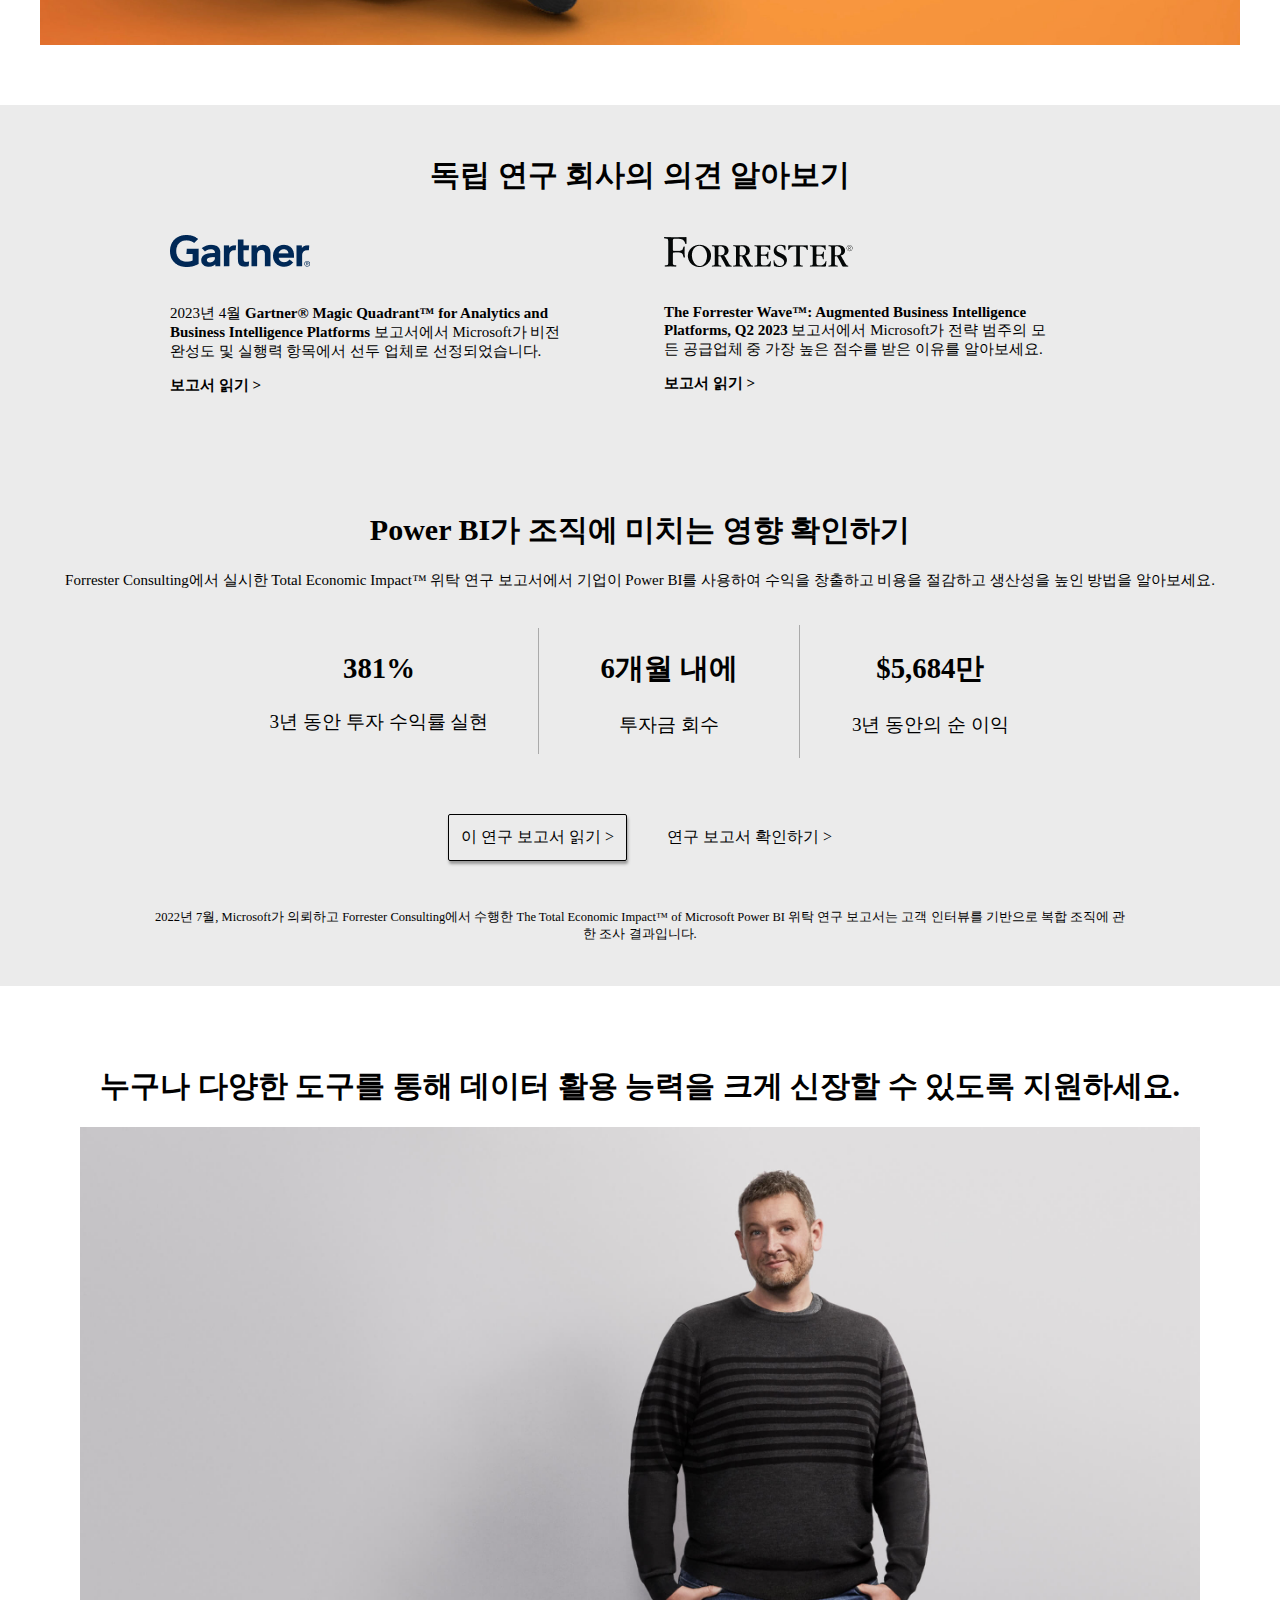
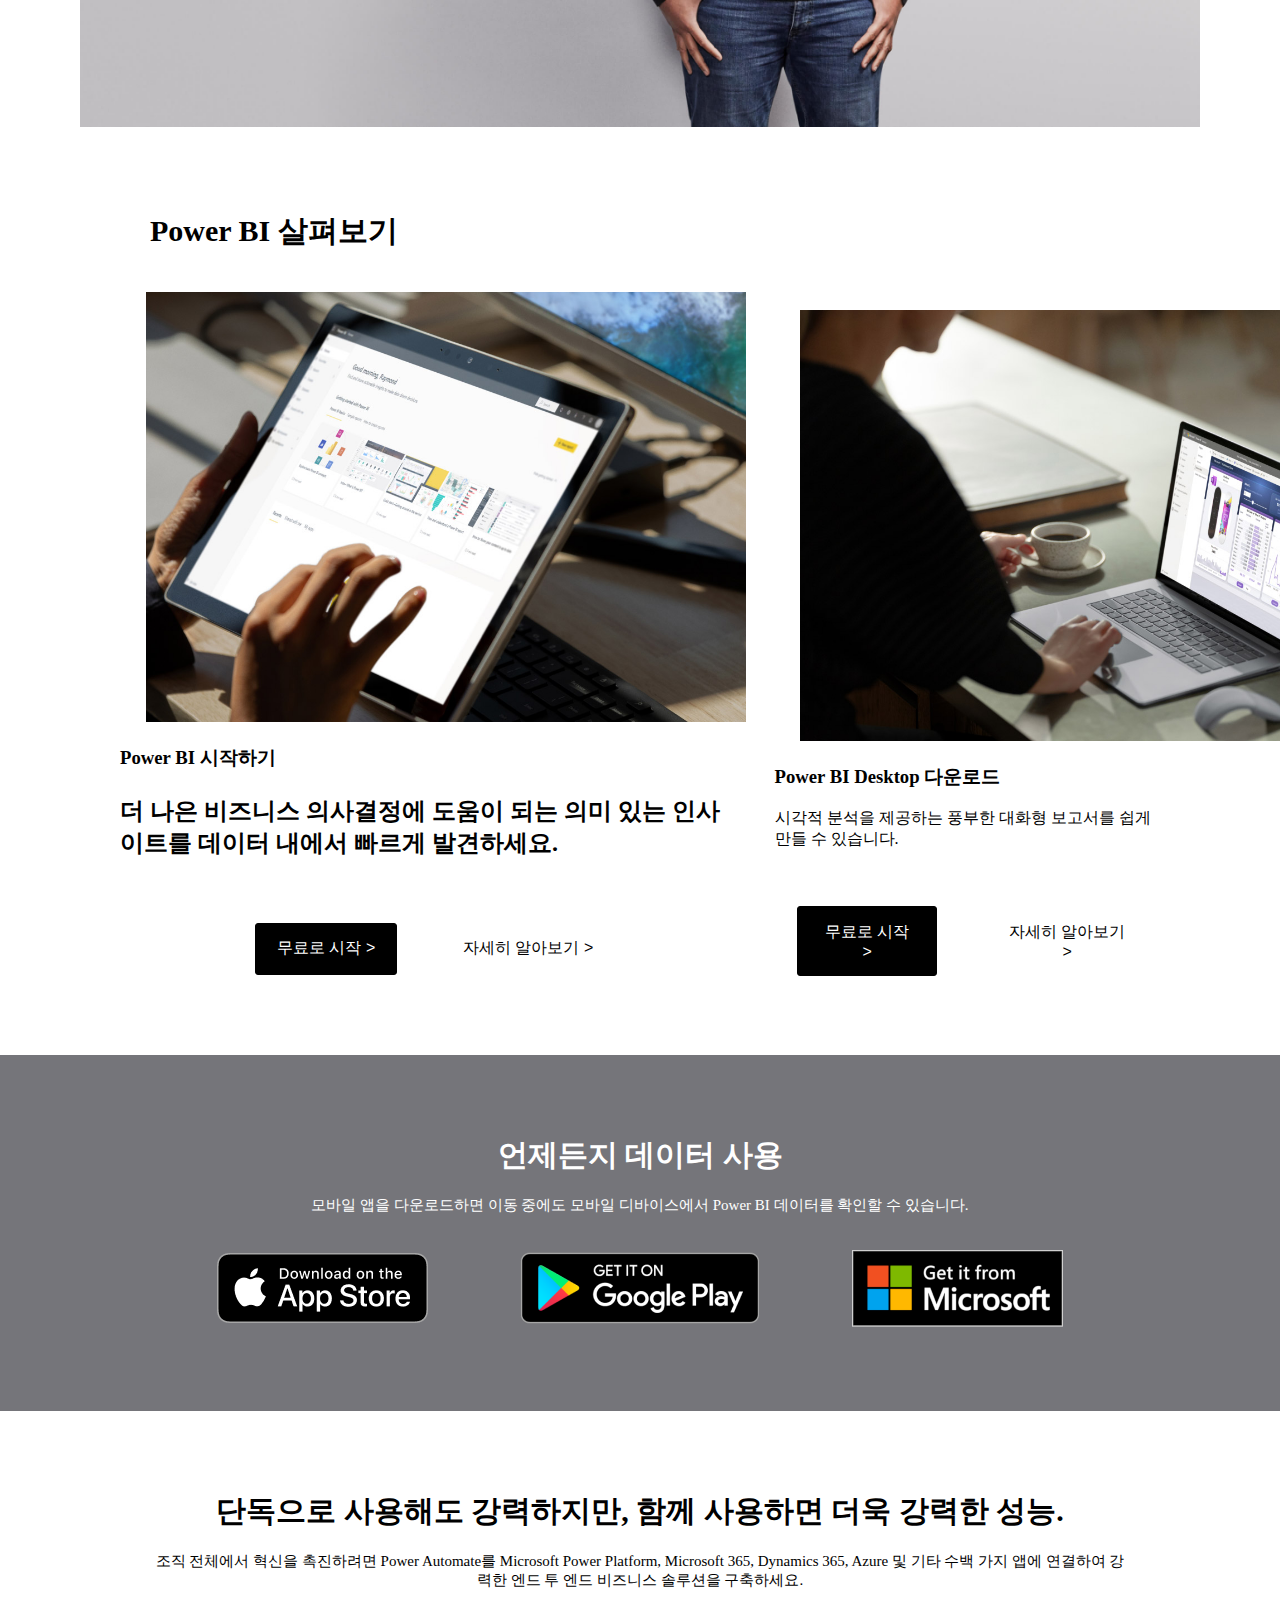
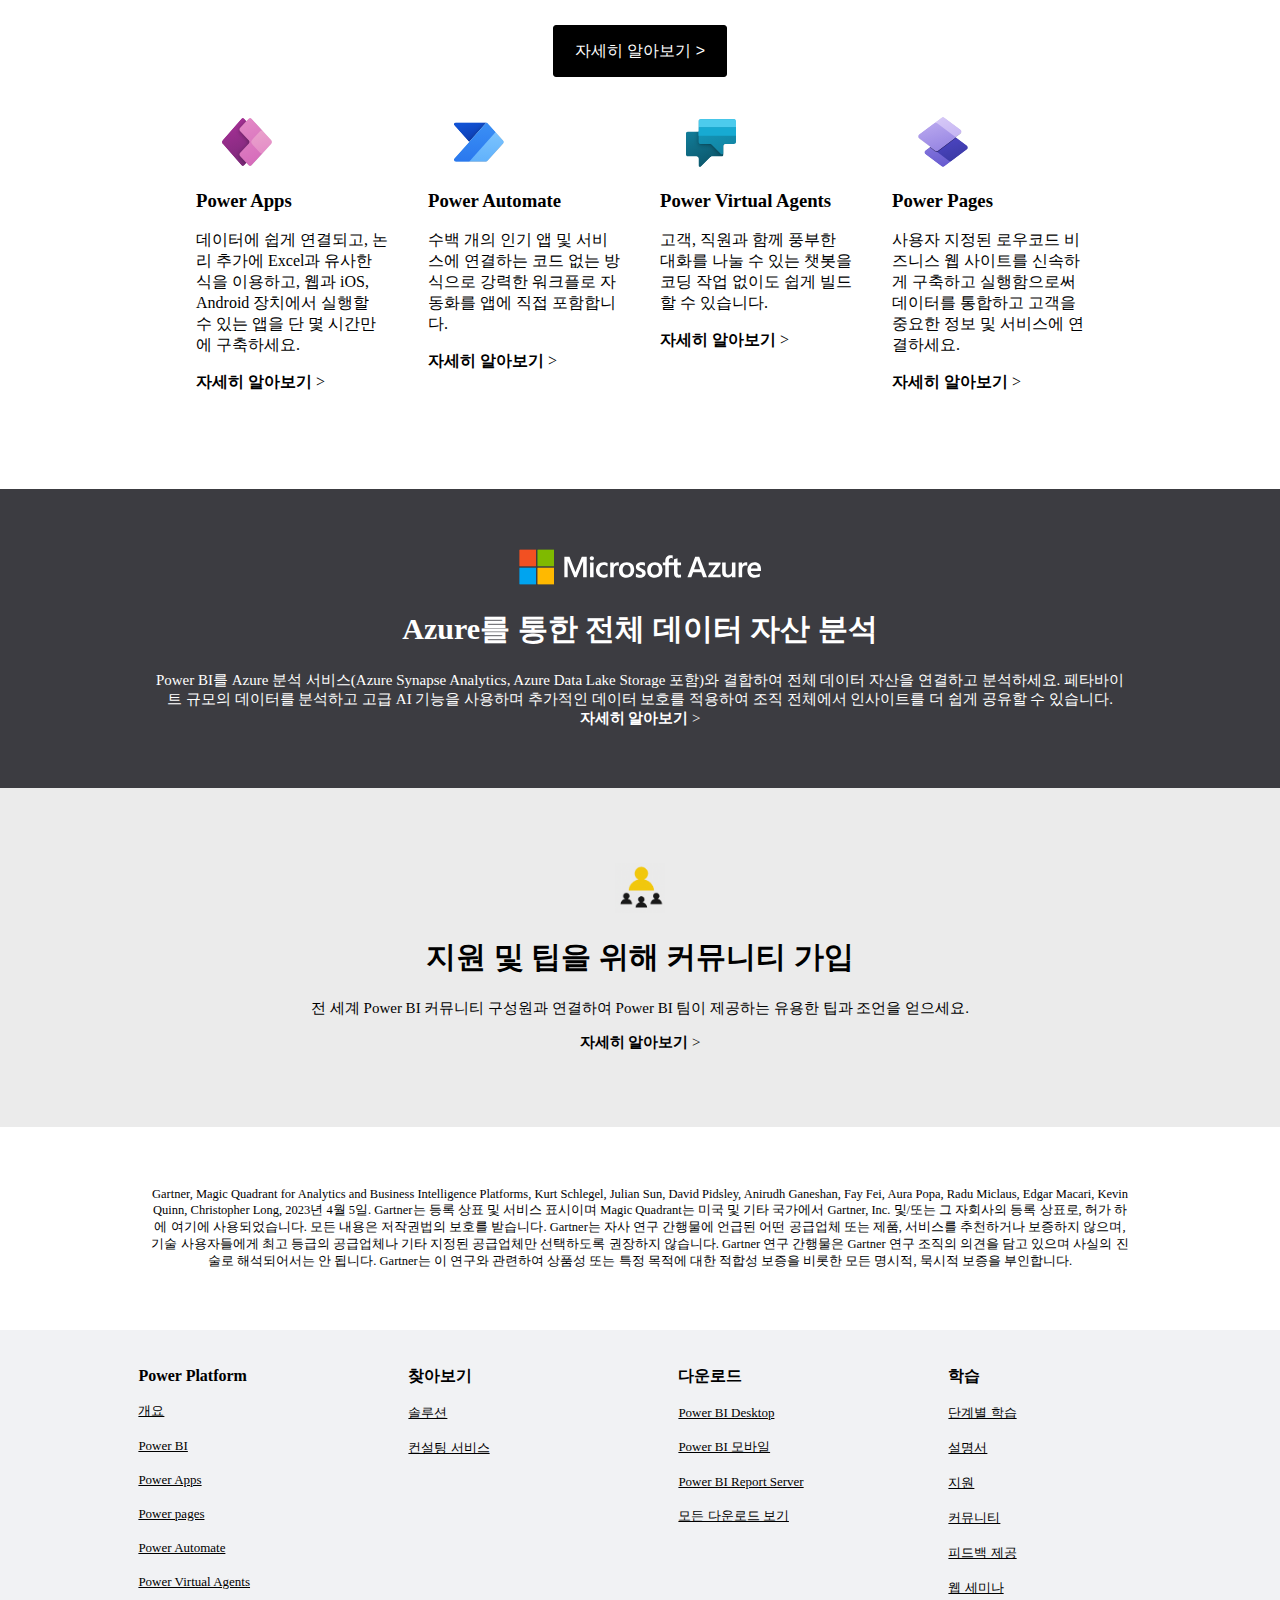
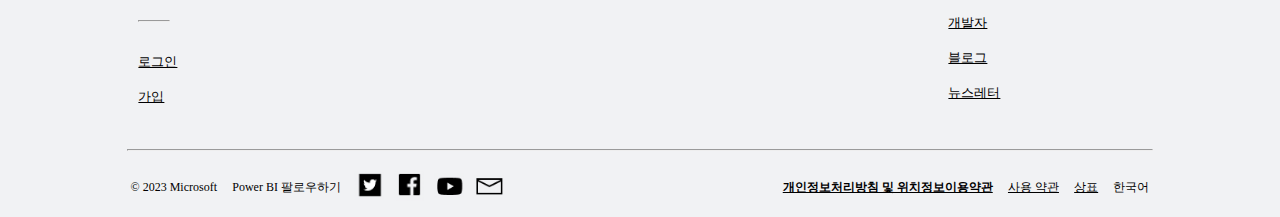
==== commit 5ac44531: "feat : add HTML project 231015 morning time" ====
--- a/index.html
+++ b/index.html
@@ -78,6 +78,10 @@
             color: white;
             border-radius: 3px;
             box-sizing: border-box;
+            width:fit-content
+            /* @media screen and (max-width: 630px) {
+                width:fit-content
+            } */
         }
         .black-button > a {
             color: white;
@@ -177,16 +181,17 @@
             padding: 20px 100px;
             @media screen and (max-width: 630px) {
                 display:initial;
-                justify-content: center;
-                align-items: center;
-            }
+            }
+        }
+        .flex-container-baseline {
+            align-items: baseline;
         }
 
 
         .flex-item {
             min-width: 10rem;
             font-size: 16px;
-            
+            padding: 0 20px;
         }
 
         .flex-item img {
@@ -571,7 +576,7 @@
             padding: 12px;
         }
 
-        .report-read-button-margin {
+        .mobile-button-margin {
             @media screen and (max-width: 630px) {
                 margin: 0 130px;
             }
@@ -636,7 +641,7 @@
                     </div>
                 </div>
             </div>
-            <div class="flex-container">
+            <div class="flex-container flex-container-baseline">
                 <div class="flex-item dividing-line">
                     <p>The Forrester Wave™: Augmented BI Platforms, Q2 2023 보고서에서 Microsoft가 리더로 선정된 이유를 알아보세요.</p>
                     <p class="flex-item-max-content"><a href="#"><strong>블로그 읽기</a> ></strong></p>
@@ -763,7 +768,7 @@
                     </div>
                 </div>
                 <div class="flex-container text-align-center">
-                    <div class="flex-item report-read-button-margin">
+                    <div class="flex-item mobile-button-margin">
                         <p class="report-read-button"><a href="#">이 연구 보고서 읽기</a> ></p> <!-- button -->
                     </div>
                     <div class="flex-item">
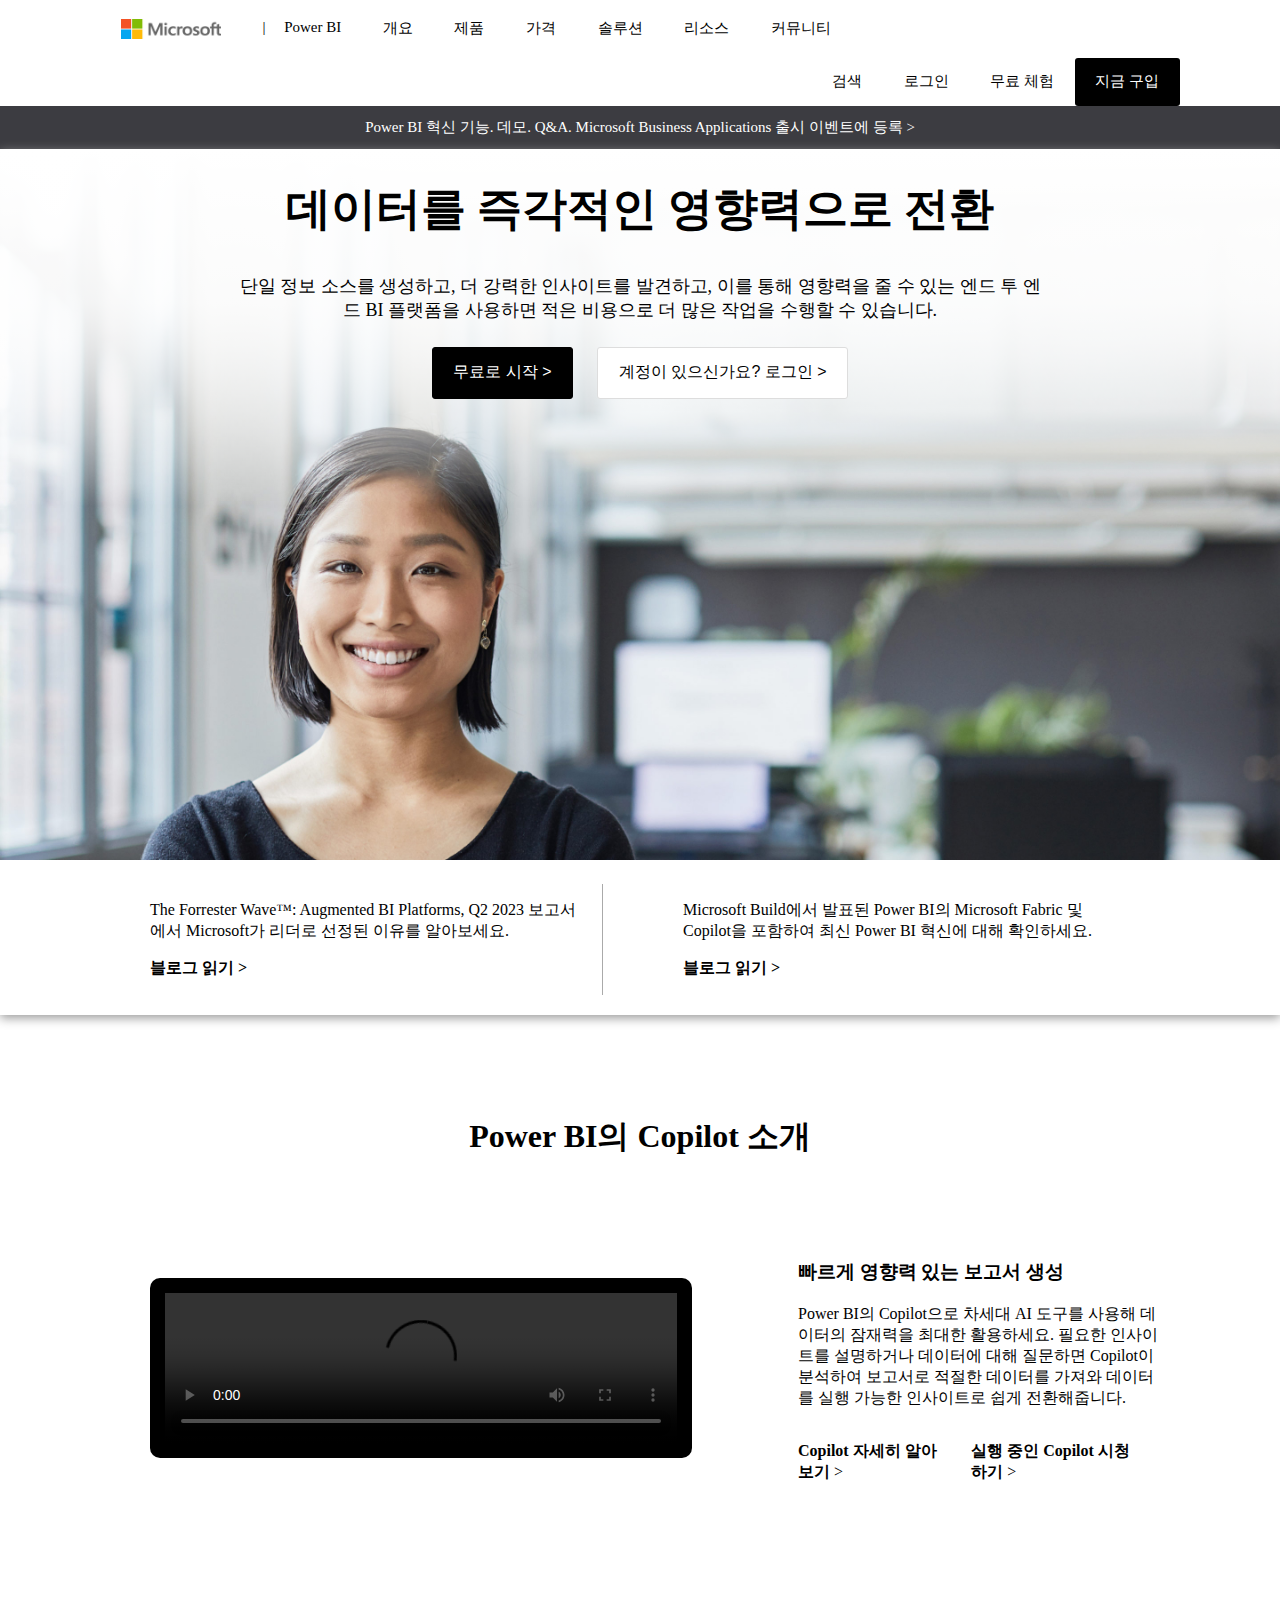
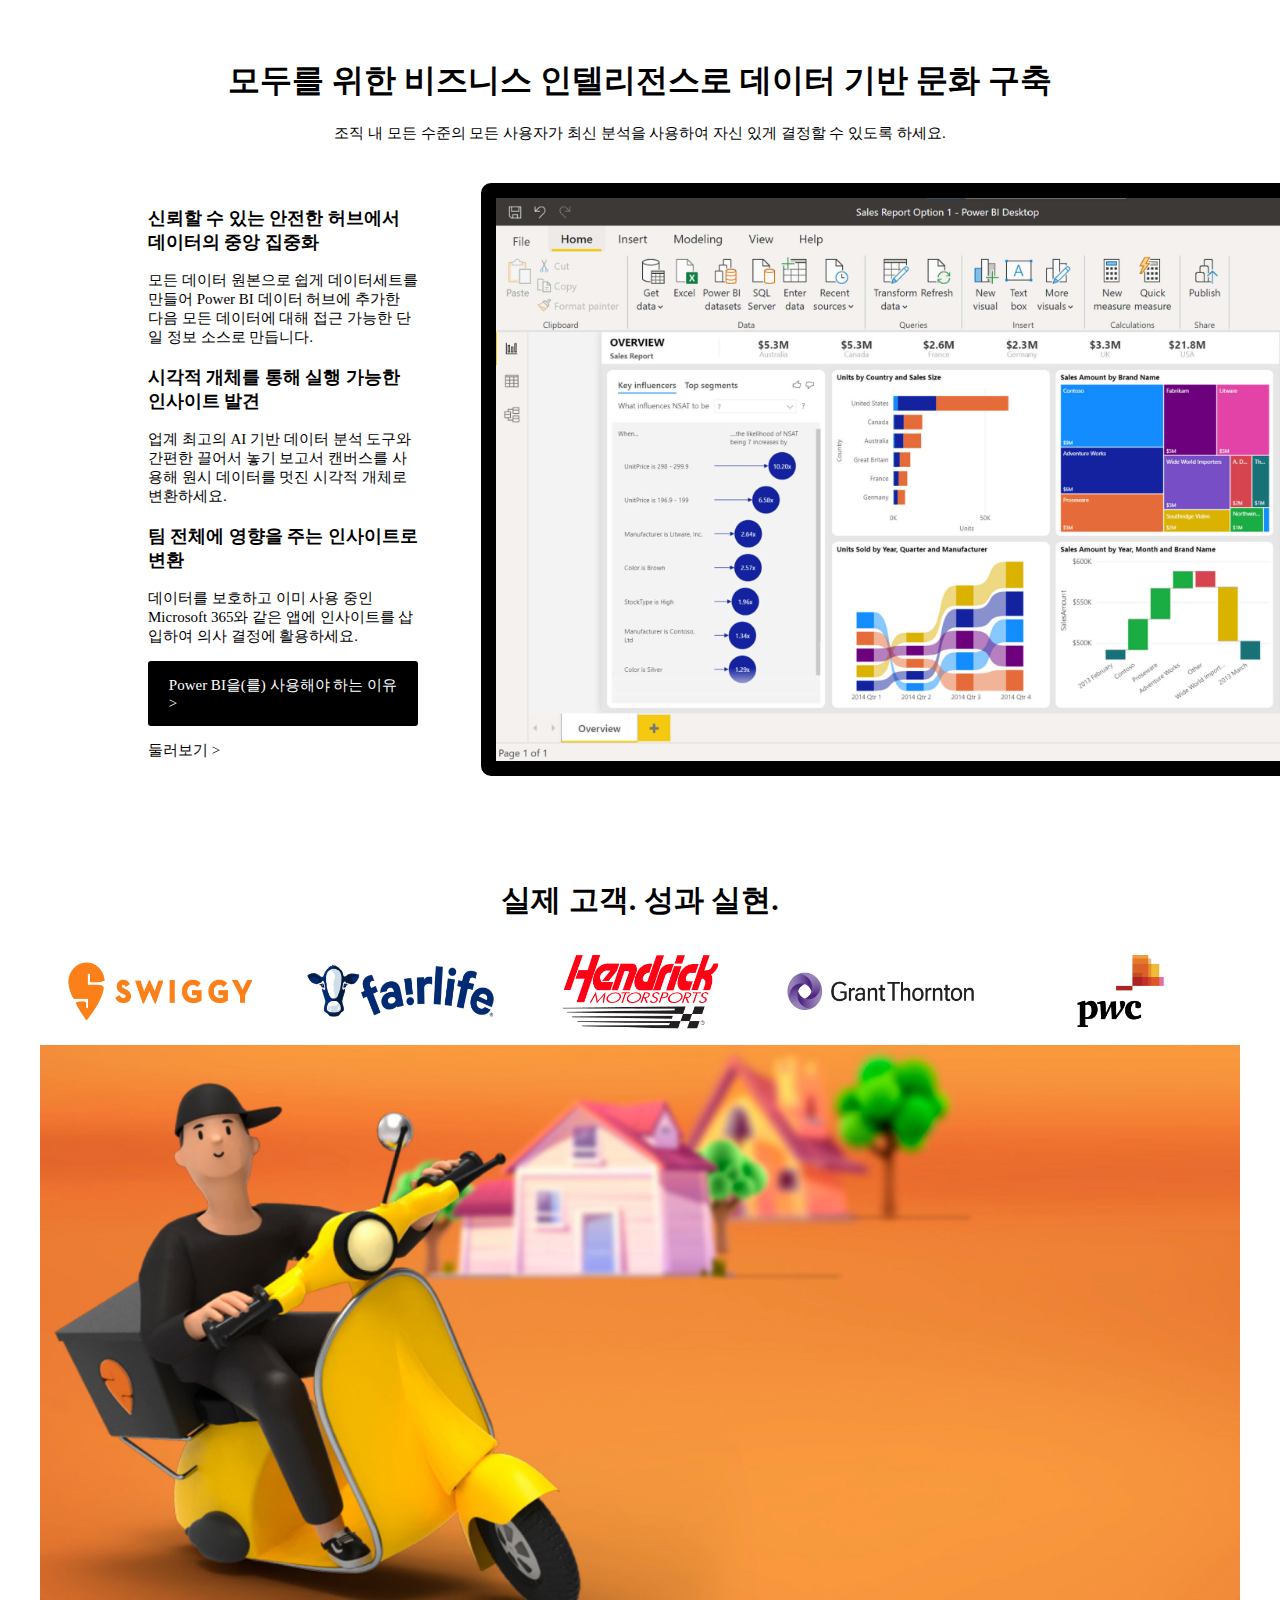
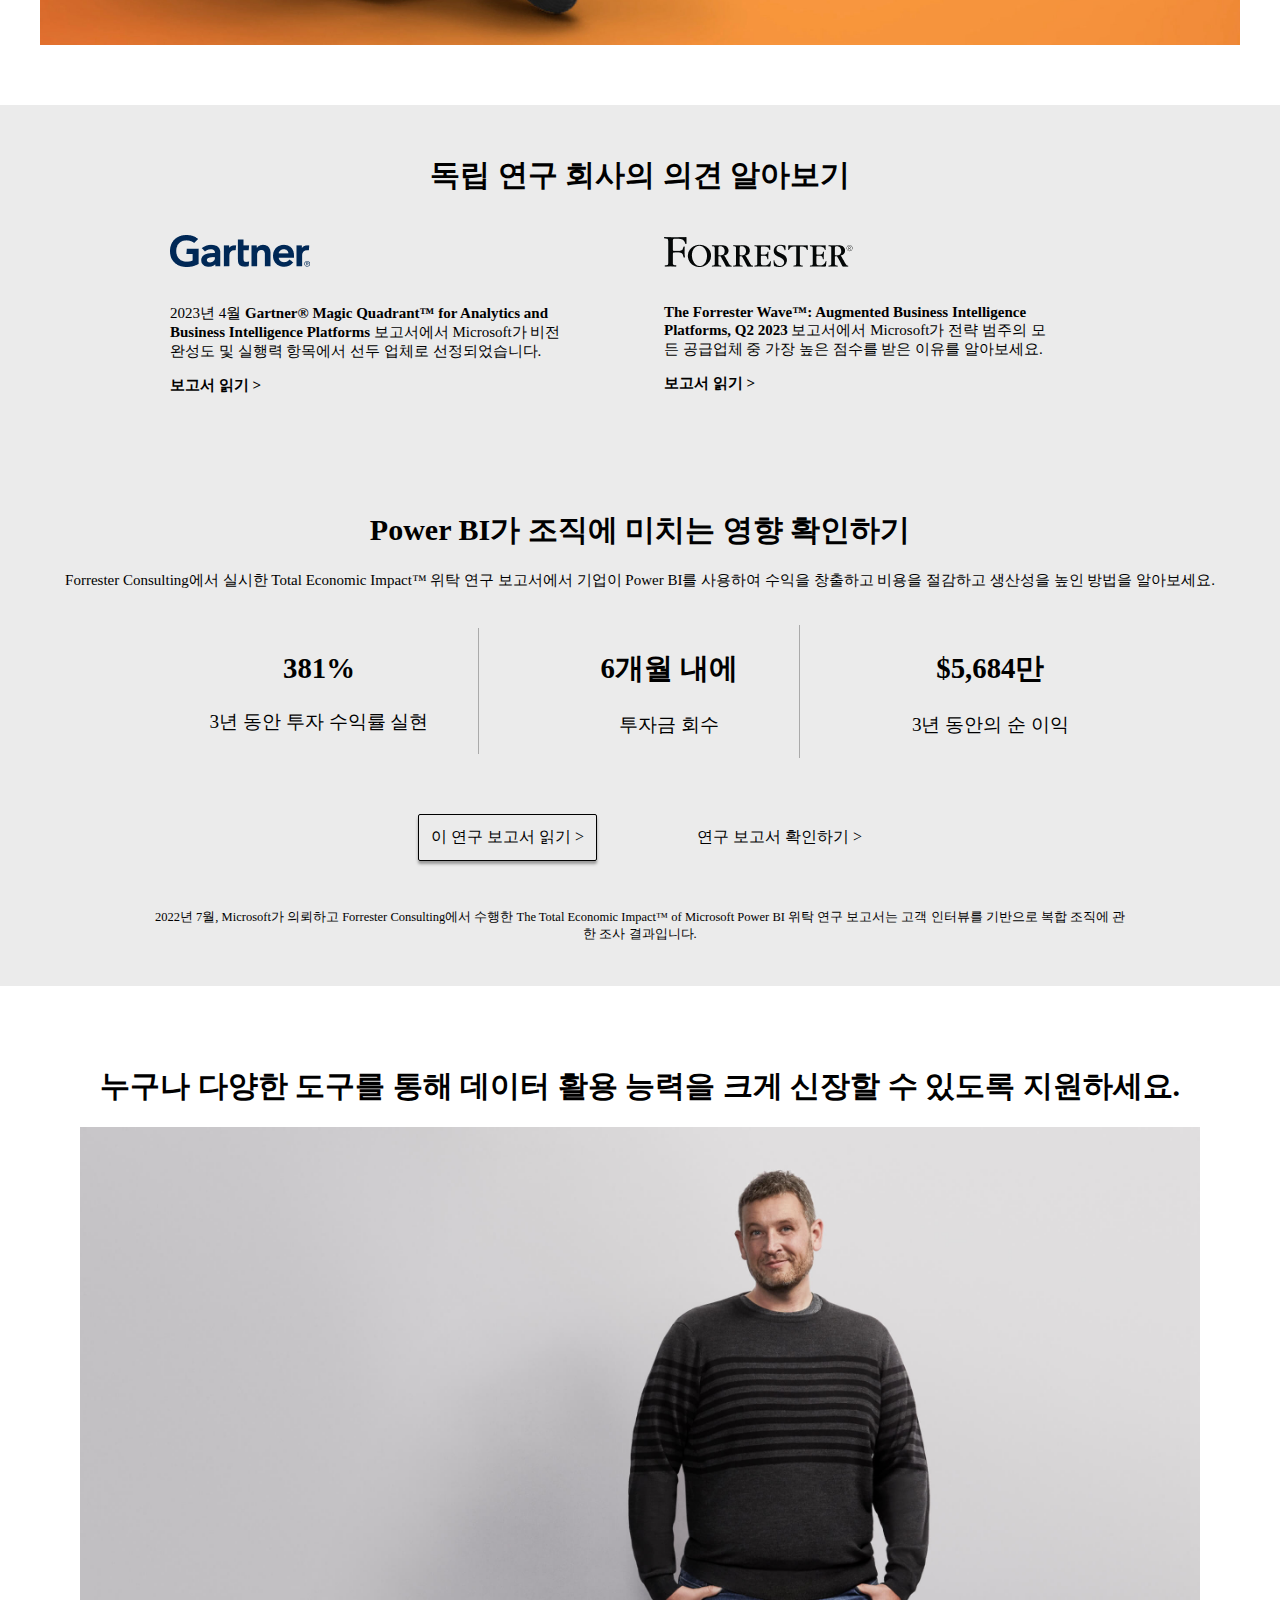
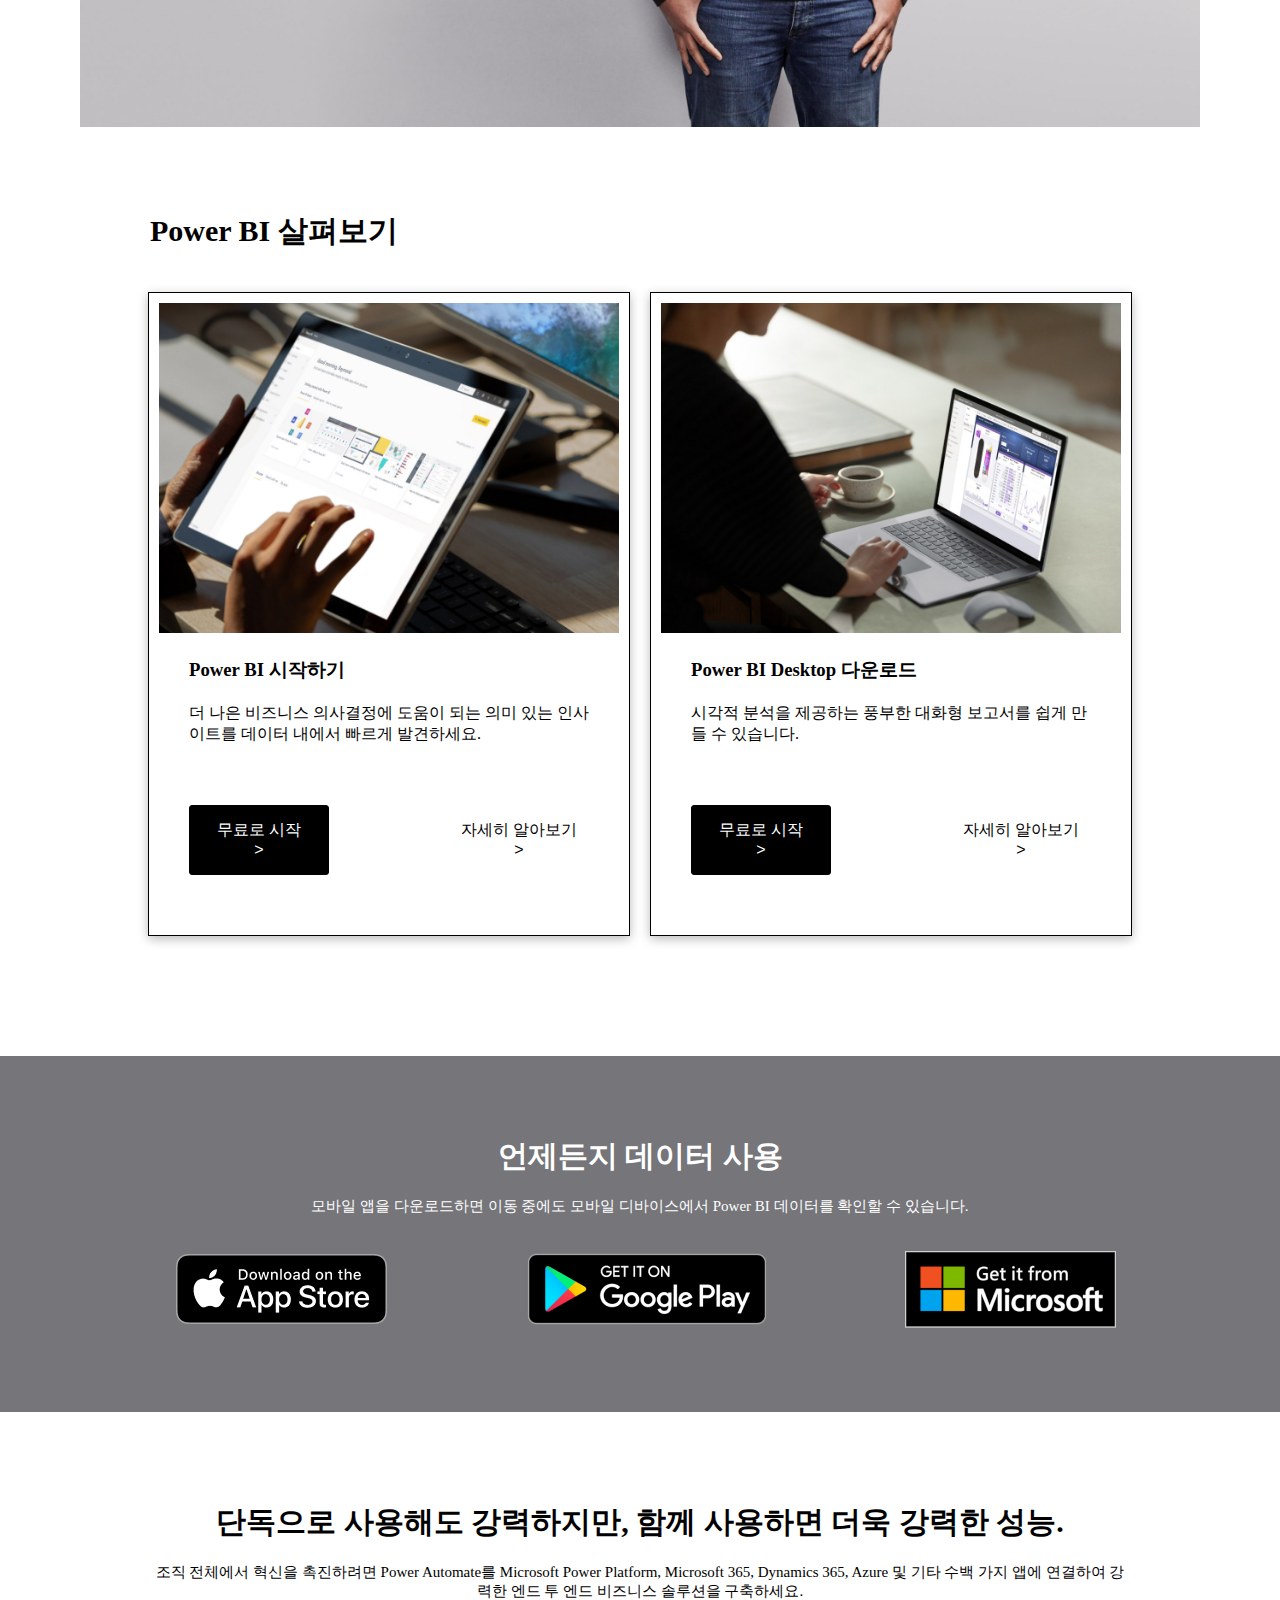
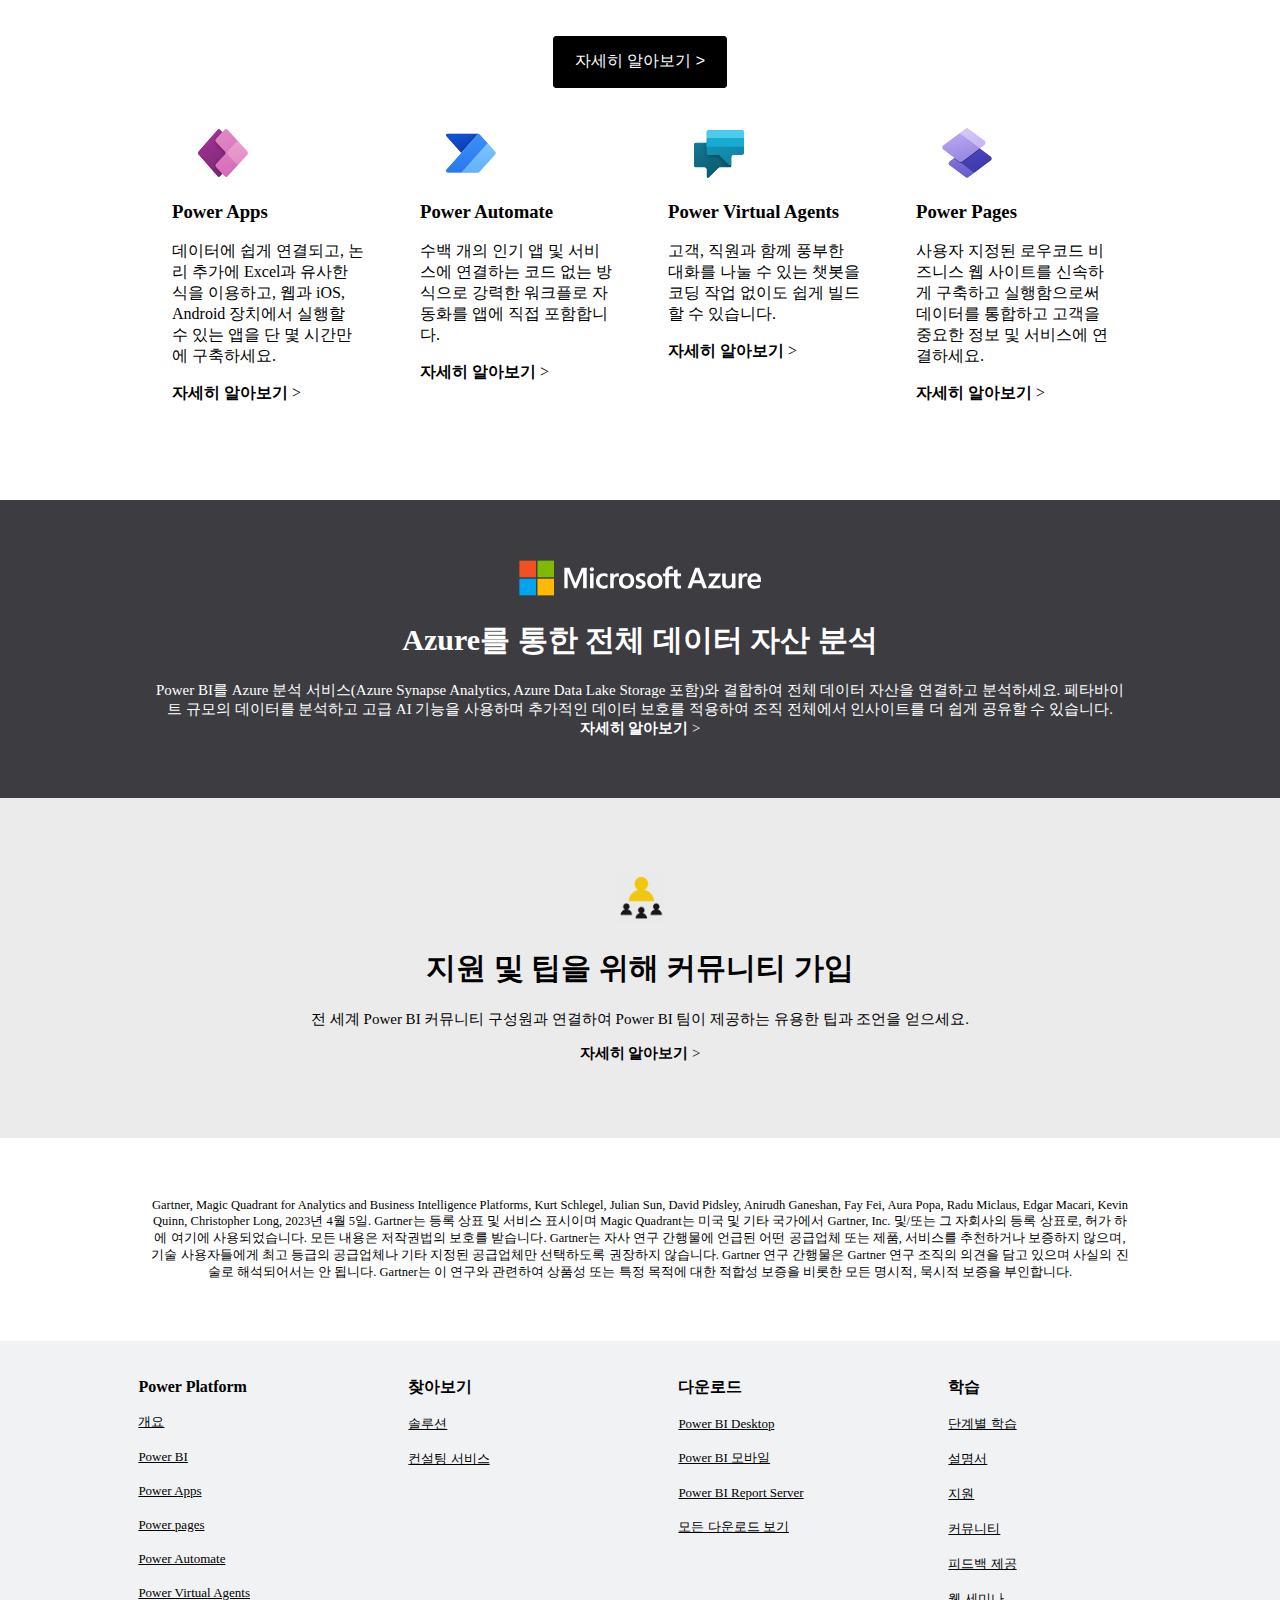
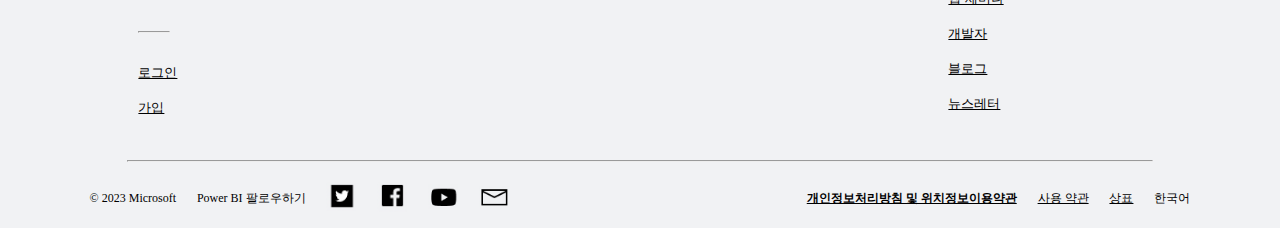
==== commit c2a2a8c6: "feat : add HTML project 231015 evening time" ====
--- a/index.html
+++ b/index.html
@@ -79,7 +79,7 @@
             border-radius: 3px;
             box-sizing: border-box;
             width:fit-content
-            /* @media screen and (max-width: 630px) {
+            /* @media screen and (max-width: 768px) {
                 width:fit-content
             } */
         }
@@ -120,7 +120,7 @@
         }
     
         .board-shadow {
-            box-shadow: 3px 3px 10px #999;
+            box-shadow: 0px 3px 10px #999;
         }
 
         #announcement-banner {
@@ -138,7 +138,7 @@
             height: auto;
             max-width: 1420px; /* mac m1 air 가로 최대 길이 */
             object-fit: cover;
-            @media screen and (max-width: 630px) {
+            @media screen and (max-width: 768px) {
                 object-fit:inherit;
                 object-position: left center;
                 height: 800px;
@@ -161,7 +161,7 @@
 
         div.hero-img-text h1 {
             font-size: 45px;
-            @media screen and (max-width: 630px) {
+            @media screen and (max-width: 768px) {
                 margin: 60px 20px ;
             }
         }
@@ -179,7 +179,7 @@
             justify-content: center;
             align-items: center;
             padding: 20px 100px;
-            @media screen and (max-width: 630px) {
+            @media screen and (max-width: 768px) {
                 display:initial;
             }
         }
@@ -192,11 +192,12 @@
             min-width: 10rem;
             font-size: 16px;
             padding: 0 20px;
+            margin: 0 30px;
         }
 
         .flex-item img {
             padding: 0 2vw;
-            @media screen and (max-width: 630px) {
+            @media screen and (max-width: 768px) {
                 margin-top: 20px;
             }
         }
@@ -214,7 +215,7 @@
             padding: 15px;
             background-color: black;
             border-radius: 10px;
-            @media screen and (max-width: 630px) {
+            @media screen and (max-width: 768px) {
                 max-width: 100vw;
                 width: 85vw;
                 margin-bottom: 20px;
@@ -228,7 +229,7 @@
     
         .introduction-flex-container {
             display: flex;
-            @media screen and (max-width: 630px) {
+            @media screen and (max-width: 768px) {
                 display: initial;
             }
         }
@@ -239,7 +240,7 @@
     
         .introduction-flex-item {
             margin-right: 30px;
-            @media screen and (max-width: 630px) {
+            @media screen and (max-width: 768px) {
                 margin-top: 30px;
             }
         }
@@ -248,7 +249,7 @@
         }
         .introduction-text-margin {
             margin: 40px 0;
-            @media screen and (max-width: 630px) {
+            @media screen and (max-width: 768px) {
                 margin: 0 20px;
             }
         }
@@ -262,7 +263,7 @@
             background-color: black;
             border-radius: 10px;
             object-fit: contain;
-            @media screen and (max-width: 630px) {
+            @media screen and (max-width: 768px) {
                 width: 87vw;
             }
         }
@@ -271,7 +272,7 @@
             align-items: center;
             display: flex;
             margin: 0px 10px;
-            @media screen and (max-width: 630px) {
+            @media screen and (max-width: 768px) {
                 display: initial;
             }
         }
@@ -280,7 +281,7 @@
             width: 35%;
             margin: 0 10px;
             position: relative;
-            @media screen and (max-width: 630px) {
+            @media screen and (max-width: 768px) {
                 width: 100%;
             }
         }
@@ -288,7 +289,7 @@
             max-width: 270px;
             min-width: 100px;
             margin-left: 10vw;
-            @media screen and (max-width: 630px) {
+            @media screen and (max-width: 768px) {
                 max-width: 400px;
                 margin-left: 14vw;
             }
@@ -310,7 +311,7 @@
             grid-template-columns: repeat(5, 1fr);
             grid-template-areas: 
                 "item1 item2 item3 item4 item5";
-            @media screen and (max-width: 630px) {
+            @media screen and (max-width: 768px) {
                 grid-template-columns: repeat(5, 20vw);
             }
             
@@ -323,7 +324,7 @@
         .grid-item img {
             width: 200px;
             height: 100px;
-            @media screen and (max-width: 630px) {
+            @media screen and (max-width: 768px) {
                 width: 100px;
                 height: 50px;
             }
@@ -349,7 +350,7 @@
             display: flex;
             justify-content: center;
             align-items: center;
-            @media screen and (max-width: 630px) {
+            @media screen and (max-width: 768px) {
                 display: initial;
             }
         }
@@ -368,7 +369,7 @@
             margin: 0 120px;
             width: auto 1000px;
             margin: 0 150px;
-            @media screen and (max-width: 630px) {
+            @media screen and (max-width: 768px) {
                 display: initial;
             }
         }
@@ -380,7 +381,7 @@
         .report-flex-item {
             margin: 0 20px;
             align-items: left;
-            @media screen and (max-width: 630px) {
+            @media screen and (max-width: 768px) {
                 margin: 50px 20px;
             }
         }
@@ -389,7 +390,7 @@
             font-size: smaller;
             width: auto 1000px;
             margin: 0 150px;
-            @media screen and (max-width: 630px) {
+            @media screen and (max-width: 768px) {
                 margin: 0 15px;
             }
         }
@@ -400,20 +401,60 @@
         }
 
         .apply-section  h1{
-            @media screen and (max-width: 630px) {
+            @media screen and (max-width: 768px) {
                 padding: 0 30px;
             }
         }
 
         .responsive-bi {
             margin: 0 150px;
+        }
+
+        .responsive-bi-container {
+            align-items: baseline;
+            margin-bottom: 100px;
+            @media screen and (max-width: 1068px) {
+                display: initial;
+            }
+        }
+
+        .responsive-bi-item {
+            max-width: 460px;
+            min-width: 460px;
+            height:fit-content;
+            border: 0.2px solid black;
+            padding: 10px 10px;
+            margin: 0 10px;
+            box-shadow: 0px 3px 10px #bbb;
+            @media screen and (max-width: 1068px) {
+                margin: 20px 0;
+            }
+        }
+
+        .responsive-bi-item h3, .responsive-bi-item p {
+            margin: 20px 30px;
+        }
+
+        .responsive-bi-item-align {
+            margin: 10px 100px;
+            align-items:baseline;
+        }
+
+        .responsive-bi-item img {
+            justify-content: center;
+            align-items: center;
+            width: 460px;
+
+            margin: 0;
+            padding: 0;
+            height: auto;
         }
 
 
         .simon {
             max-width: 1120px;
             width:fit-content;
-            @media screen and (max-width: 630px) {
+            @media screen and (max-width: 768px) {
                 max-width: 90vw;
             }
         }
@@ -426,10 +467,11 @@
             background-color: #75757a;
             color: white;
             padding: 60px 0;
+            margin: 10px 0;
         }
 
         .app-store h1, p{
-            @media screen and (max-width: 630px) {
+            @media screen and (max-width: 768px) {
                 margin: 15px 20px;
             }
         }
@@ -448,7 +490,8 @@
         }
         .service-section-item {
             width: 15vw;
-            @media screen and (max-width: 630px) {
+            margin: 0 8px;
+            @media screen and (max-width: 768px) {
                 width: 90vw;
                 margin-left: 10px;
             }
@@ -456,7 +499,7 @@
         .service-section-text {
             width: auto 1000px;
             margin: 0 150px;
-            @media screen and (max-width: 630px) {
+            @media screen and (max-width: 768px) {
                 margin: 0 15px;
             }
         }
@@ -469,7 +512,7 @@
         .azure-section p {
             width: auto 1000px;
             margin: 0 150px;
-            @media screen and (max-width: 630px) {
+            @media screen and (max-width: 768px) {
                 margin: 0 15px;
             }
 
@@ -497,7 +540,7 @@
             align-items: baseline;
             padding: 20px 100px;
             margin-top: 60px;
-            @media screen and (max-width: 630px) {
+            @media screen and (max-width: 768px) {
                 display: initial;
             }
 
@@ -506,7 +549,7 @@
             width: 16vw;
             font-size: 16px;
             padding: 0 3vw;
-            @media screen and (max-width: 630px) {
+            @media screen and (max-width: 768px) {
                 width: 500px;
             }
         }
@@ -515,7 +558,7 @@
             text-decoration: underline;
         }
         .footer-flex-item-margin {
-            @media screen and (max-width: 630px) {
+            @media screen and (max-width: 768px) {
                 margin: 60px 0;
             }
         }
@@ -524,14 +567,14 @@
             display: flex;
             justify-content: space-between;
             align-items: center;
-            padding: 0 10vw;
-            @media screen and (max-width: 630px) {
+            margin: 0 7vw;
+            @media screen and (max-width: 768px) {
                 display: initial;
             }
         }
         .footer-end-item {
             font-size: 12px;
-            padding: 0 0.2vw;
+            padding: 0;
         }
 
         .footer-end-item-empty {
@@ -546,9 +589,9 @@
         .footer-end-item-img img {
             width: 30px;
             height: auto;
-            /* @media screen and (max-width: 630px) {
+            @media screen and (max-width: 768px) {
                 display: flex;
-            } */
+            }
 
         }
         .footer-end-item-underline {
@@ -557,7 +600,7 @@
 
         .dividing-line {
             border-right: 1px solid #aaa;
-            @media screen and (max-width: 630px) {
+            @media screen and (max-width: 768px) {
                 border-bottom: 1px solid #aaa;
                 border-right: none;
             }
@@ -571,13 +614,13 @@
         }
         .report-read-button {
             border: 1px solid black;
-            box-shadow: 1px 3px 3px #999;
+            box-shadow: 0px 3px 3px #999;
             border-radius: 2px;
             padding: 12px;
         }
 
         .mobile-button-margin {
-            @media screen and (max-width: 630px) {
+            @media screen and (max-width: 768px) {
                 margin: 0 130px;
             }
         }
@@ -608,7 +651,7 @@
             </div>
             <div class="right-tab">
                 <li class="topmenu-item white-button"><a href="#">검색</a></li>
-                <li class="topmenu-item white-button"><a href="#">로그인</a></li>
+                <li class="topmenu-item white-button"><a href="./login.html">로그인</a></li>
                 <li class="topmenu-item white-button"><a href="#">무료 체험</a></li>
                 <li class="topmenu-item black-button"><a href="#">지금 구입</a></li>
             </div>
@@ -797,12 +840,12 @@
             <div class="responsive-bi">
                 <h1>Power BI 살펴보기</h1>
             </div>
-            <div class="flex-container button-group">
-                <div class="flex-item">
+            <div class="flex-container button-group responsive-bi-container">
+                <div class="flex-item responsive-bi-item">
                     <img class="powerbi-examine" src="./images/Blade8_1.jpg" alt="blade-1">
-                    <h3>Power BI 시작하기<h2>
+                    <h3>Power BI 시작하기</h3>
                     <p>더 나은 비즈니스 의사결정에 도움이 되는 의미 있는 인사이트를 데이터 내에서 빠르게 발견하세요.</p>
-                    <div class="flex-container">
+                    <div class="flex-container responsive-bi-item-align">
                         <div class="flex-item">
                             <button class="black-button"><a href="#">무료로 시작</a> ></button>
                         </div>
@@ -811,11 +854,11 @@
                         </div>
                     </div>
                 </div> 
-                <div class="flex-item">
+                <div class="flex-item responsive-bi-item">
                     <img class="powerbi-examine" src="./images/Blade8_2.jpg" alt="blade-2">
                     <h3>Power BI Desktop 다운로드</h3>
                     <p>시각적 분석을 제공하는 풍부한 대화형 보고서를 쉽게 만들 수 있습니다.</p>
-                    <div class="flex-container">
+                    <div class="flex-container responsive-bi-item-align">
                         <div class="flex-item">
                             <button class="black-button"><a href="#">무료로 시작</a> ></button>
                         </div>
@@ -993,61 +1036,9 @@
     
 
                 </div>
-                
-
-<!-- 
-                    <div class="footer-end-item">
-                        <p>© 2023 Microsoft</p>
-                    </div>
-                    <div class="footer-end-item">
-                        <p>Power BI 팔로우하기</p>
-                    </div>
-                    <div class="footer-end-item footer-end-item-img">
-                        <p><a href="#"><img src="./images/twiiter-mini.png" alt="twitter-mini"></a></p>
-                    </div>
-                    <div class="footer-end-item footer-end-item-img">
-                        <p><a href="#"><img src="./images/facebook-mini.png" alt="facebook-mini"></a></p>
-                    </div>
-                    <div class="footer-end-item footer-end-item-img">
-                        <p><a href="#"><img src="./images/youtube-mini.png" alt="youtube-mini"></a></p>
-                    </div>
-                    <div class="footer-end-item footer-end-item-img">
-                        <p><a href="#"><img src="./images/email-mini.png" alt="email-mini"></a></p>
-                    </div>
-                    <div class="footer-end-item">
-                        <p><a href="#">개인정보처리방침 및 위치정보이용약관</a></p>
-                    </div>
-                    <div class="footer-end-item">
-                        <p><a href="#">사용 약관</a></p>
-                    </div>
-                    <div class="footer-end-item">
-                        <p><a href="#">상표</a>
-                    </p></div>
-                    <div class="footer-end-item">
-                        <p>한국어</p>
-                    </div> -->
-
-
-
-                    <!-- <div class="left-tab">
-                        <li class="topmenu-item white-button"><a href="#">개요</a></li>
-                        <li class="topmenu-item white-button"><a href="#">제품</a></li>
-                        <li class="topmenu-item white-button"><a href="#">가격</a></li>
-                        <li class="topmenu-item white-button"><a href="#">솔루션</a></li>
-                        <li class="topmenu-item white-button"><a href="#">리소스</a></li>
-                        <li class="topmenu-item white-button"><a href="#">커뮤니티</a></li>
-                    </div>
-                    <div class="right-tab">
-                        <li class="topmenu-item white-button"><a href="#">검색</a></li>
-                        <li class="topmenu-item white-button"><a href="#">로그인</a></li>
-                        <li class="topmenu-item white-button"><a href="#">무료 체험</a></li>
-                        <li class="topmenu-item black-button"><a href="#">지금 구입</a></li>
-                    </div> -->
-
-                </div>
-
-            </div>
-            
+
+            </div>
+
             
         </footer>
 
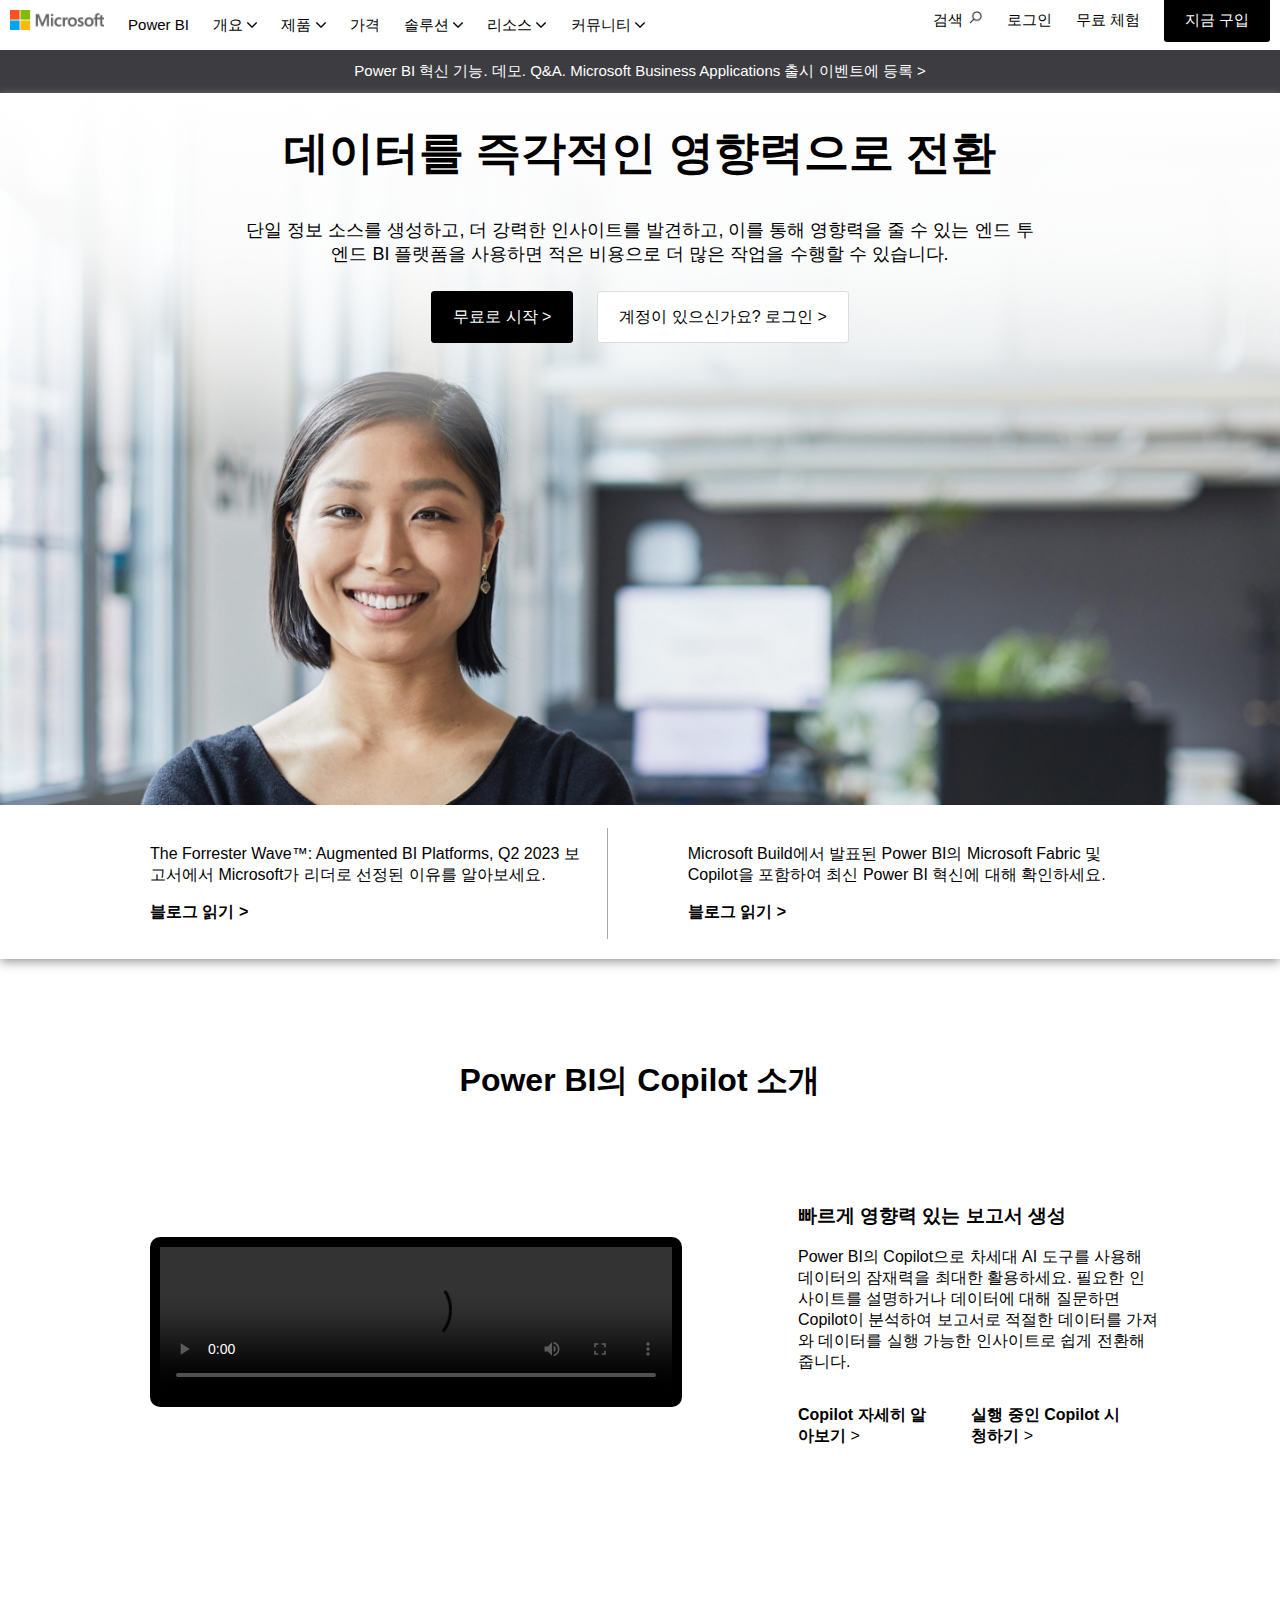
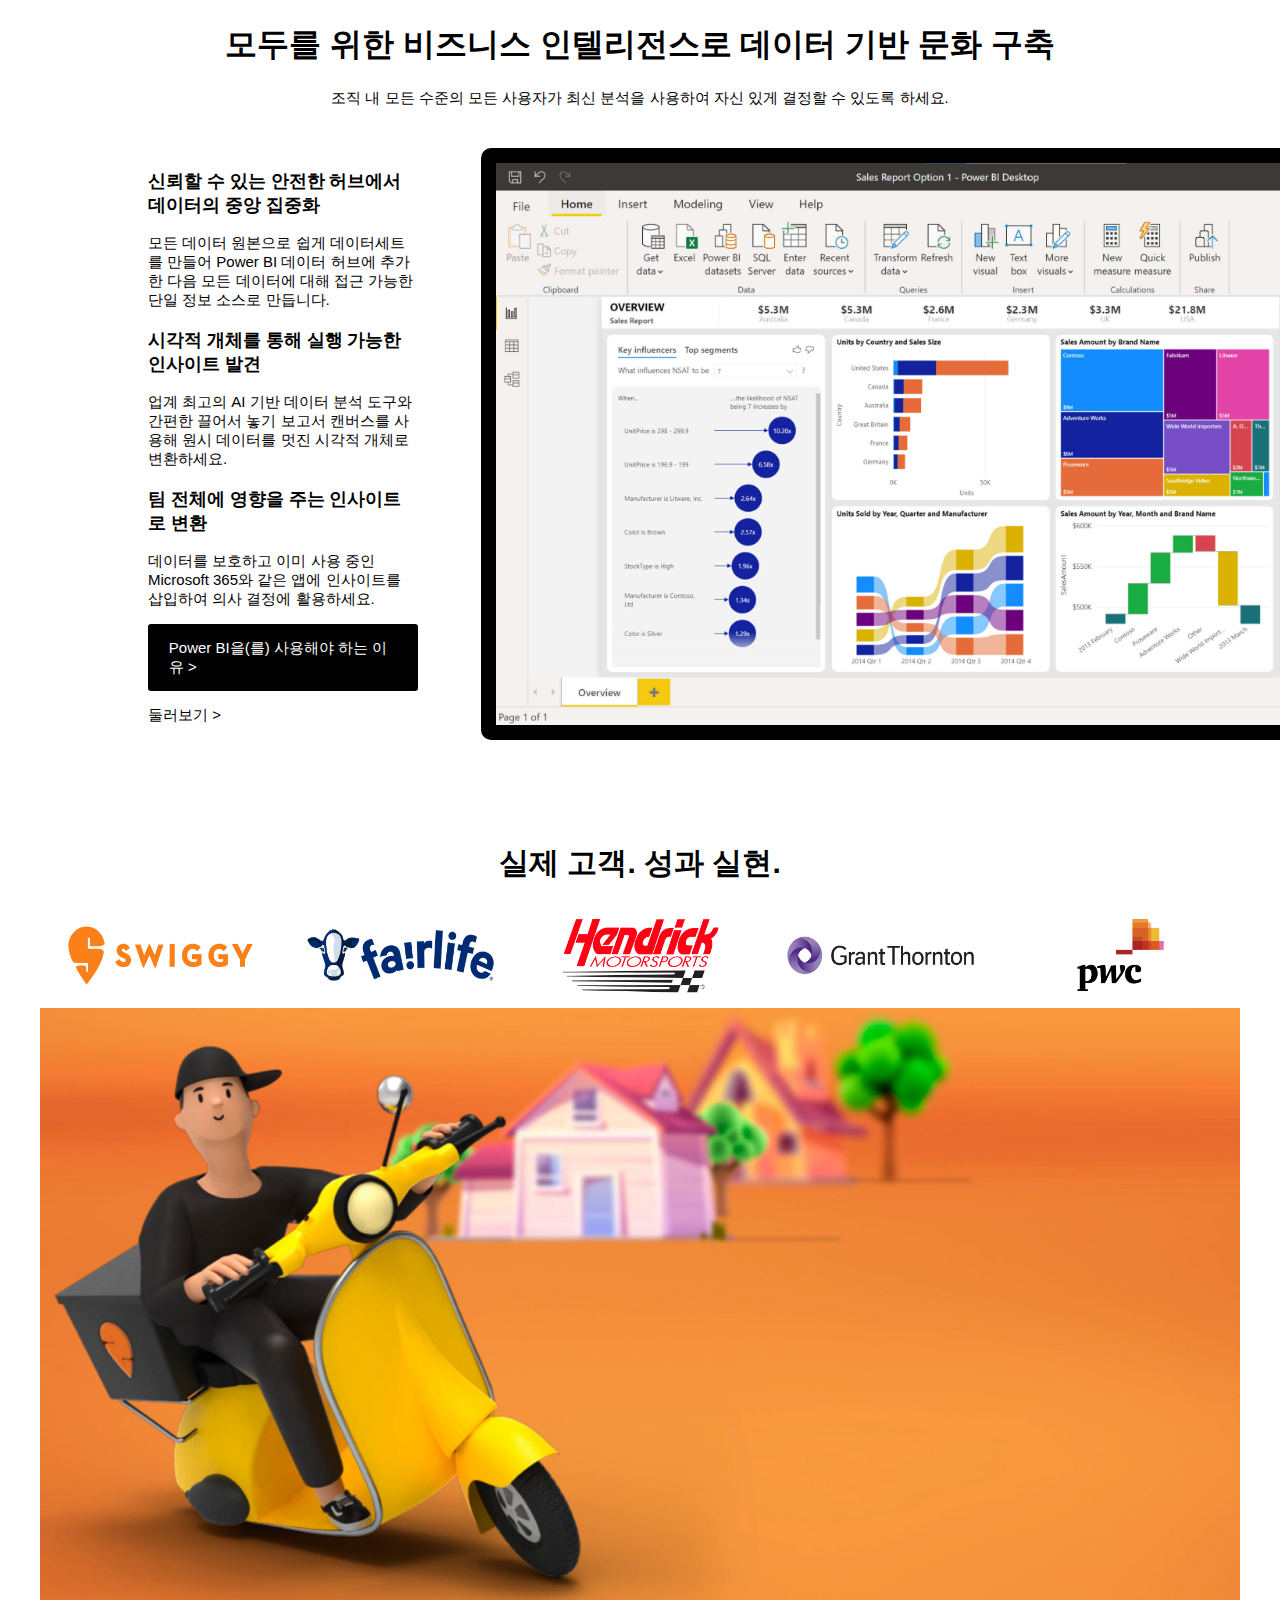
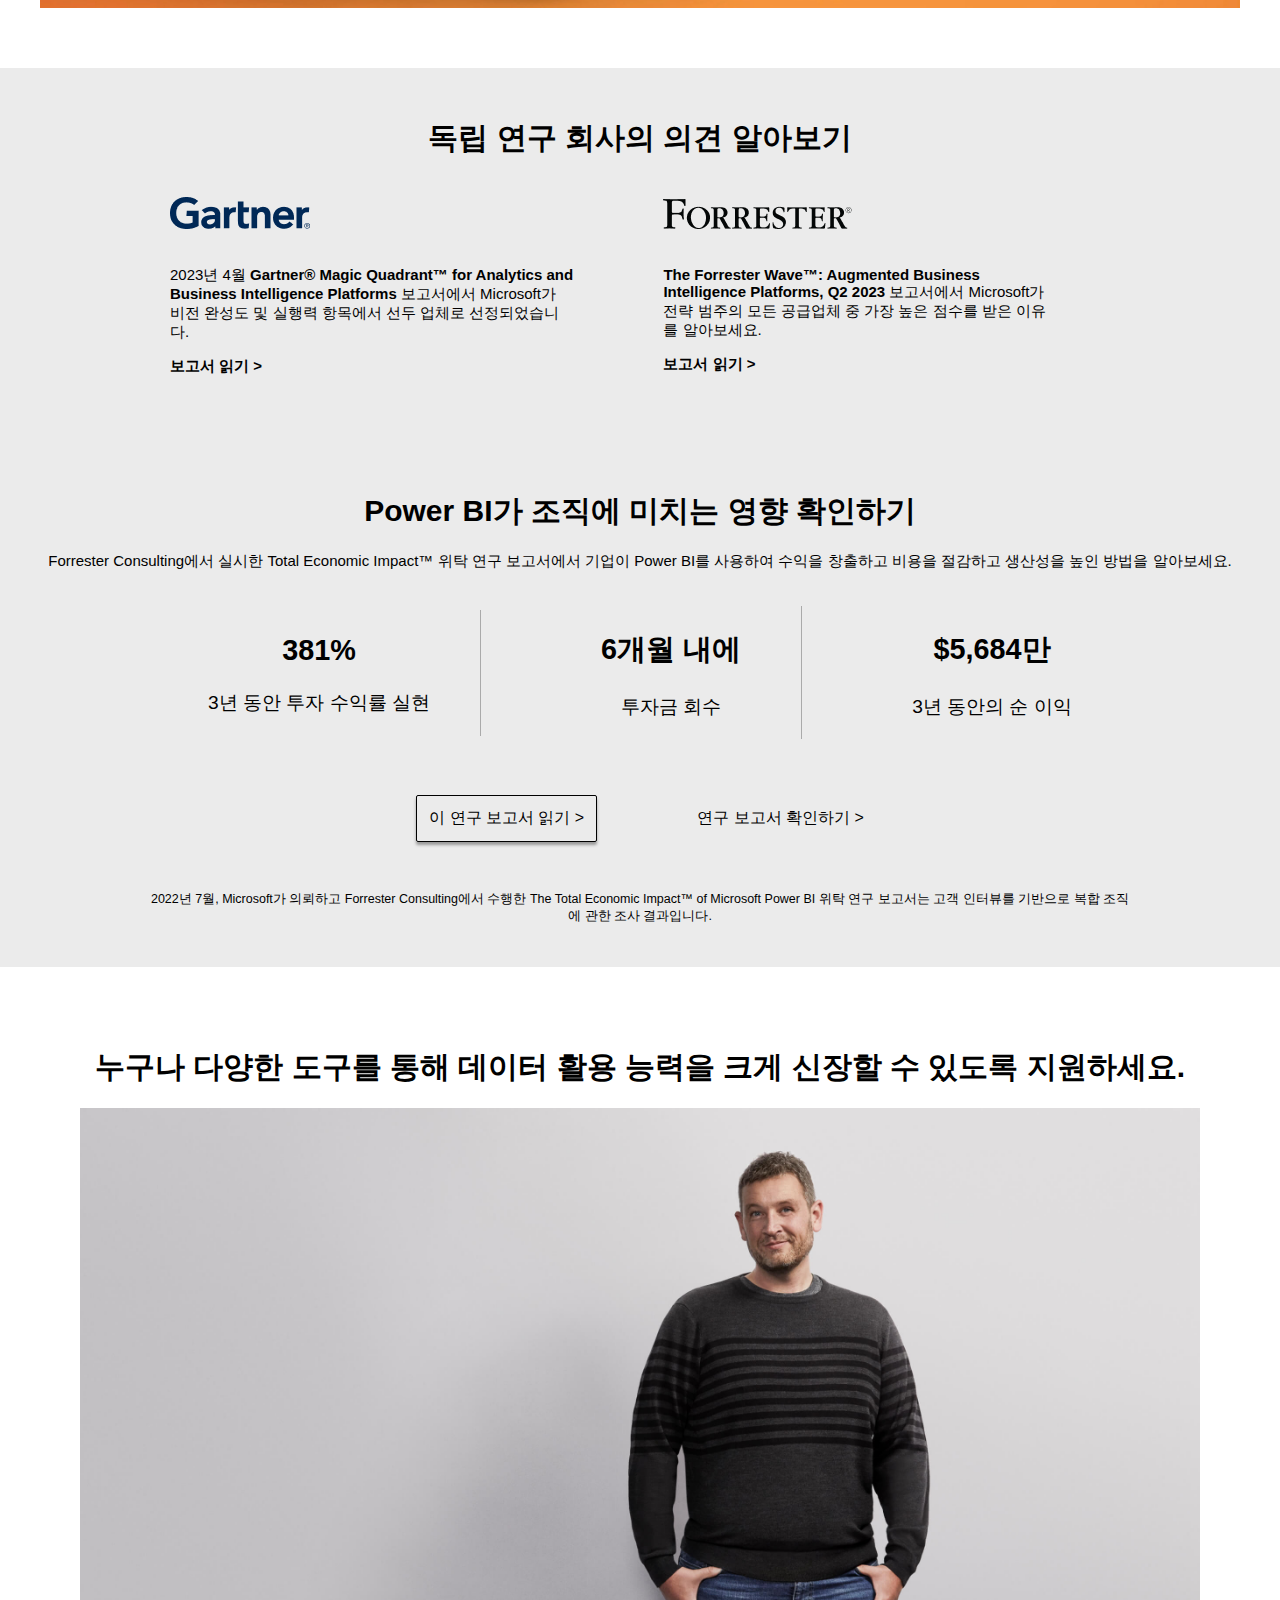
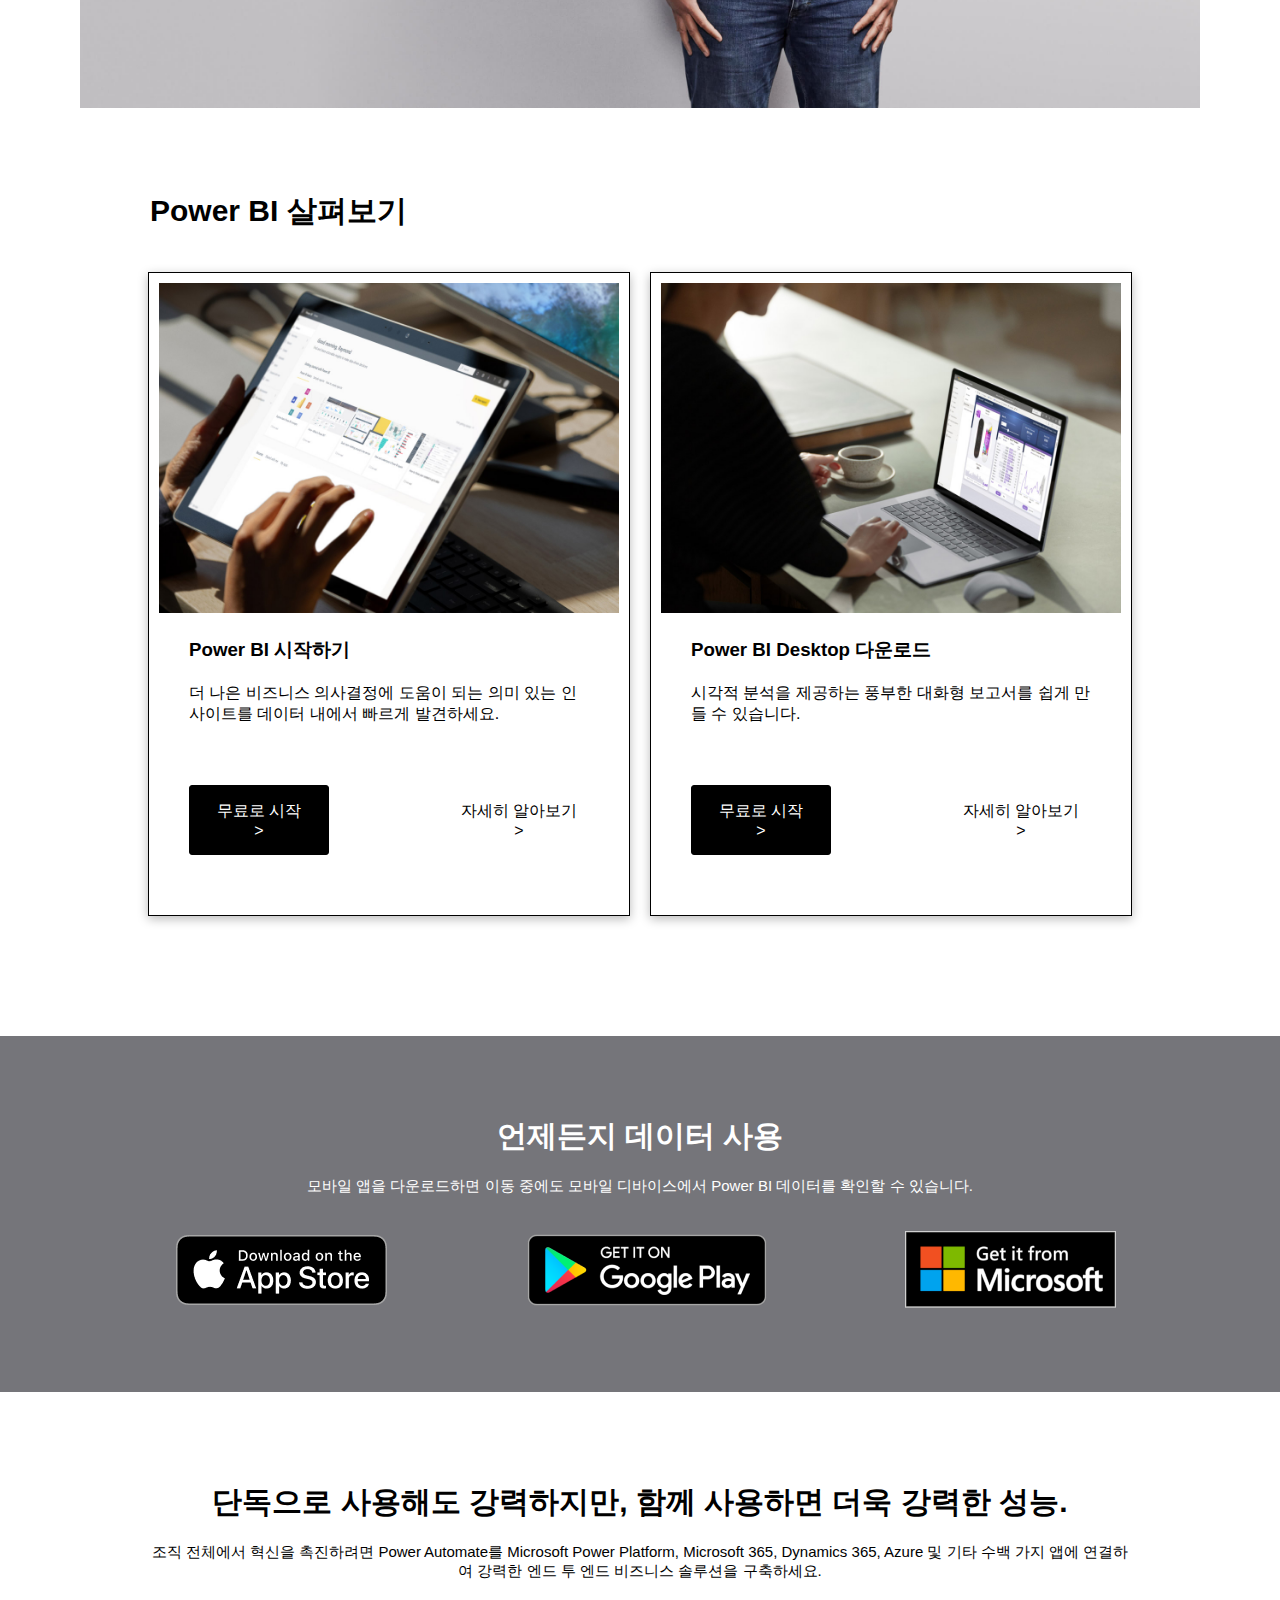
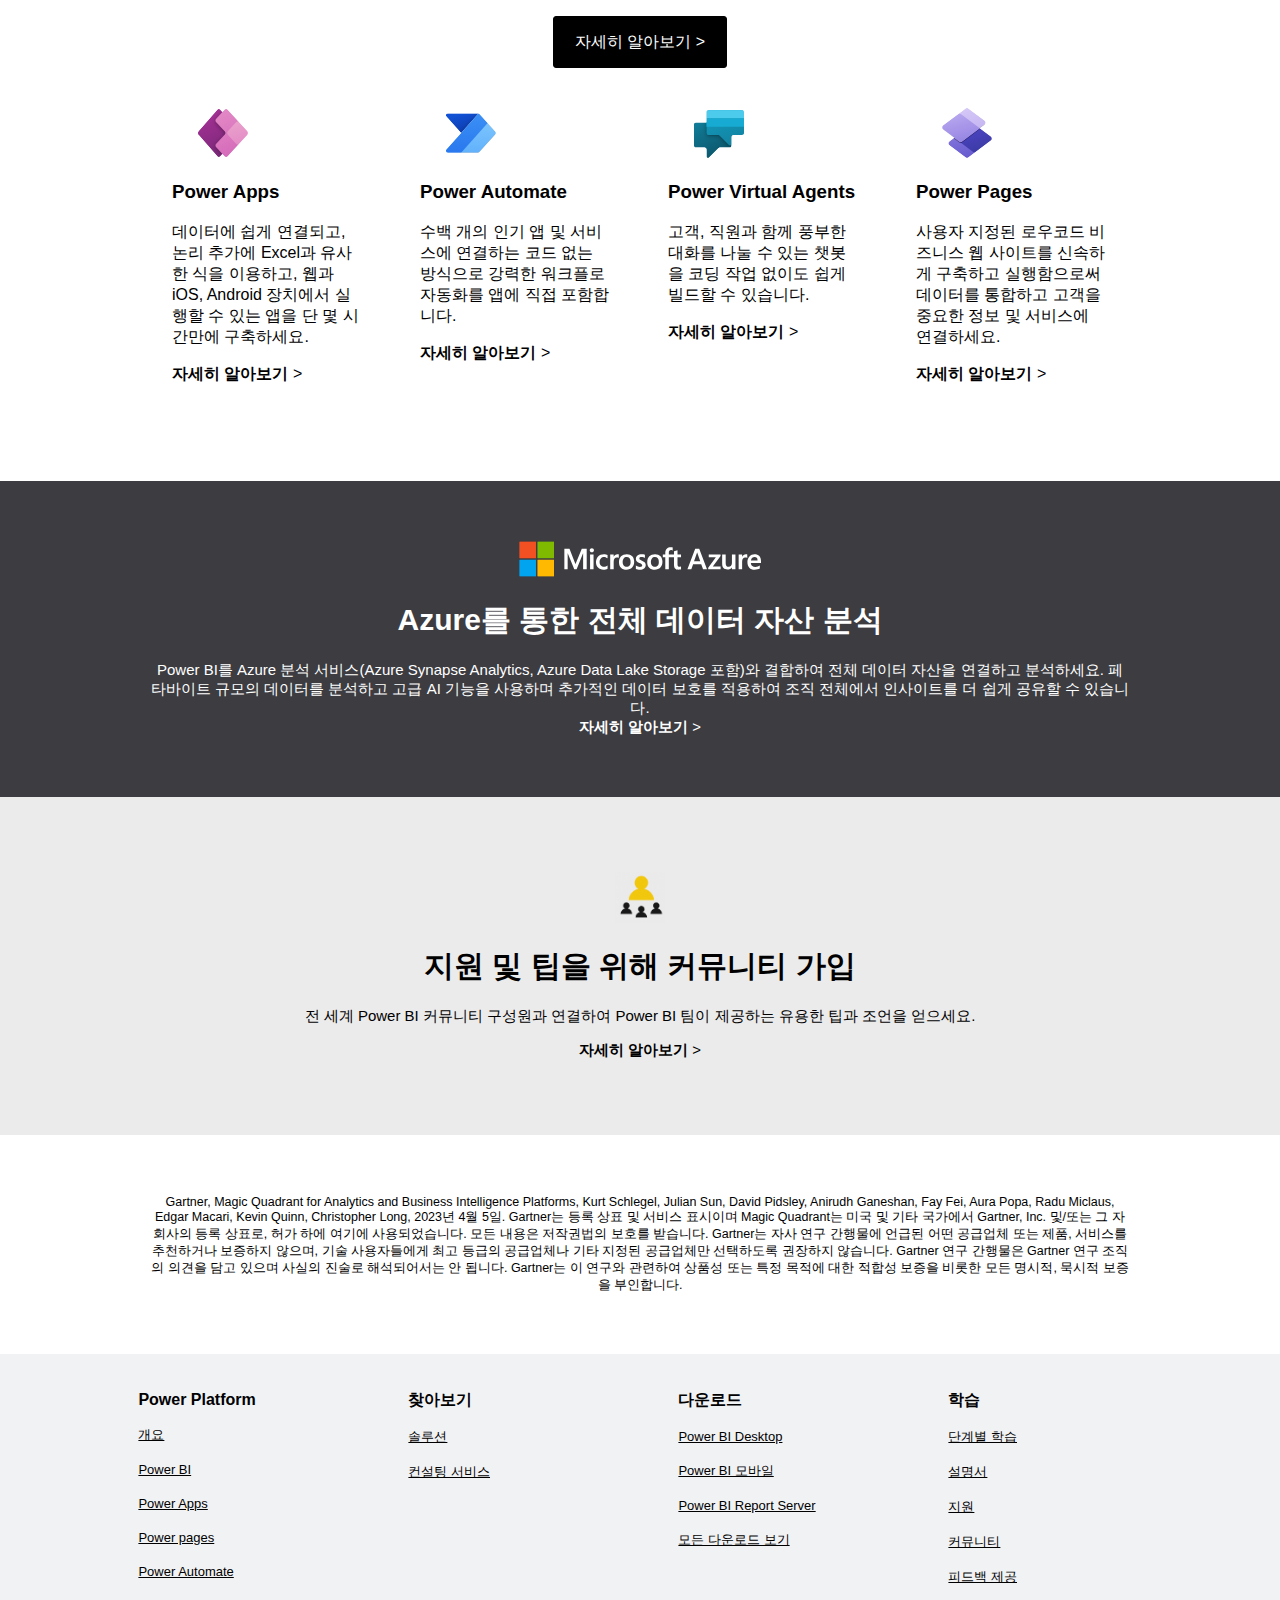
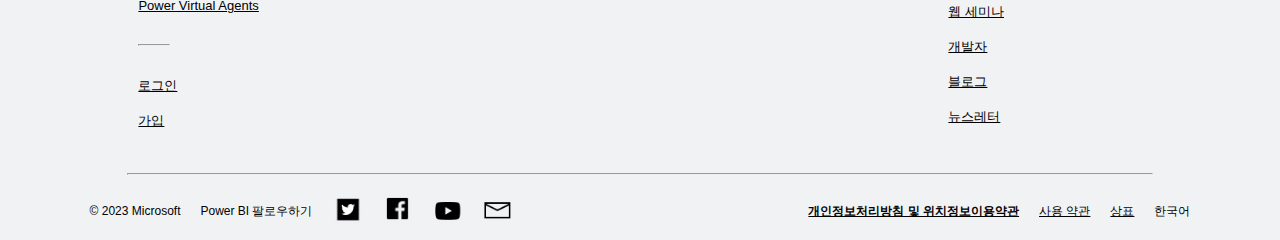
==== commit 23e4af1f: "feat : add HTML project 231016 evening time" ====
--- a/index.html
+++ b/index.html
@@ -4,641 +4,157 @@
     <meta charset="UTF-8">
     <title>clonepage.powerbi.microsoft.com/ko-kr</title>
     <style>
-        :root {
-            --element-media-width : 760px;
-        }
-        /* common */
-        /* * {
-            border: 1px solid black;
-        } */
+        .topmenu {
+            padding: 15px 0;
+            padding-top: 10px;
+        }
+
+        .topmenu ul {
+            list-style-type: none;
+            margin: 0;
+            padding: 0;
+        }
+
+        .topmenu ul li {
+            display: inline;
+            margin: 0 10px;
+        }
+
+        .topmenu ul li a {
+            text-decoration: none;
+        }
+        .topmenu ul li a:hover {
+            text-decoration: underline;
+        }
+
+        .submenu {
+            display: none;
+            position: absolute;
+            background-color: #0078D4;
+            padding: 100px;
+        }
+
+        .topmenu li:hover .submenu {
+            display:block;
+        }
+
+
         body{
             margin: 0;
             padding: 0;
-        }
-    
-        #main-content {
-        font-size: 15px;
-        overflow: hidden;
-        }
-        
-        .text-align-center {
-            text-align: center;
-        }
-        .topmenu {
-            margin: 0 100px;
-            padding-top: 5px;
-        }
-        nav.topmenu li.topmenu-item {
-            list-style-type: none;
-            float:left;        
-        }
-
-        div.left-tab {
-            float: left;
-        }
-
-        div.right-tab {
-            float: right;
-            margin-left: 10px; 
-        }
-
-        div.right-tab > li.topmenu-item {
-            float: left;
-        }
-
-        nav.topmenu::after {
-            content: '';
-            display: block;
-            clear: both;
-        }
-    
-        div.container {
-            position: relative;
-        }
-    
-        a:link {
-            text-decoration: none;
-            color:unset;
-        }
-        a:visited {
-            text-decoration: none;
-            color: unset;
-        }
-        a:hover {
-            text-decoration:underline;
-        }
-
-        .button-group button {
-            margin: 20px 10px;
-        }
-    
-        .black-button {
-            background-color: black;
-            padding: 0.9rem 1.3rem;
-            color: white;
-            border-radius: 3px;
-            box-sizing: border-box;
-            width:fit-content
-            /* @media screen and (max-width: 768px) {
-                width:fit-content
-            } */
-        }
-        .black-button > a {
-            color: white;
-        }
-    
-        .white-button {
-            background-color: white;
-            padding: 0.9rem 1.3rem;
-            border-style: none;
-            border-color: #ddd;
-            color: black;
-            border-radius: 3px;
-            box-sizing: border-box;
-        }
-    
-        .white-button  > a {
-            color: black;
-        }
-    
-        button.black-button {
-            font-size: 16px;
-            border-width: 0.1px;
-            border-style: solid;
-        }
-    
-        button.white-button {
-            font-size: 16px;
-            border-width: 0.1px;
-            border-style: solid;
-        }
-        button.white-button-2 {
-            font-size: 16px;
-            background-color: white;
-            border-style: none;
-
-        }
-    
-        .board-shadow {
-            box-shadow: 0px 3px 10px #999;
-        }
-
-        #announcement-banner {
-        background-color: #3c3c41;
-        color: white;
-        padding: 2px;
-        }
-
-        .microsoft-logo img {
-            width: 100px;
-        }
-
-        div.hero-img img {
-            width: 100%;
-            height: auto;
-            max-width: 1420px; /* mac m1 air 가로 최대 길이 */
-            object-fit: cover;
-            @media screen and (max-width: 768px) {
-                object-fit:inherit;
-                object-position: left center;
-                height: 800px;
-            }
-        }
-        div.hero-img-gradient {
-            width: 100%;
-            height: 50%;
-            position: absolute;
-            background: linear-gradient(white, 80%, transparent);
-
-        }
-        div.hero-img-text {
-            position: absolute;
-            top: 0;
-            width: 100%;
-            height: 35%;
-
-        }
-
-        div.hero-img-text h1 {
-            font-size: 45px;
-            @media screen and (max-width: 768px) {
-                margin: 60px 20px ;
-            }
-        }
-
-        div.hero-img-text p {
-            font-size: 18px;
-            max-width: 810px;
-            width: 82vw;
-            padding: 5px;
-            margin: 0 auto;
-        }
-
-        .flex-container {
-            display: flex;
-            justify-content: center;
-            align-items: center;
-            padding: 20px 100px;
-            @media screen and (max-width: 768px) {
-                display:initial;
-            }
-        }
-        .flex-container-baseline {
-            align-items: baseline;
-        }
-
-
-        .flex-item {
-            min-width: 10rem;
-            font-size: 16px;
-            padding: 0 20px;
-            margin: 0 30px;
-        }
-
-        .flex-item img {
-            padding: 0 2vw;
-            @media screen and (max-width: 768px) {
-                margin-top: 20px;
-            }
-        }
-    
-        /* work */
-    
-        .introduction h1 {
-            margin-top: 100px;
-            font-size: 32px;
-        }
-        .introduction-video {
-            max-width: 40vw;
-            width: 40vw;
-            height: auto;
-            padding: 15px;
-            background-color: black;
-            border-radius: 10px;
-            @media screen and (max-width: 768px) {
-                max-width: 100vw;
-                width: 85vw;
-                margin-bottom: 20px;
-        
-            }
-        }
-
-        .flex-item-video-margin {
-            margin-right: 35vw;
-        }
-    
-        .introduction-flex-container {
-            display: flex;
-            @media screen and (max-width: 768px) {
-                display: initial;
-            }
-        }
-
-        .flex-item-max-content {
-            min-width: 50px;
-        }
-    
-        .introduction-flex-item {
-            margin-right: 30px;
-            @media screen and (max-width: 768px) {
-                margin-top: 30px;
-            }
-        }
-        .introduction-text {
-            max-width: 500px;
-        }
-        .introduction-text-margin {
-            margin: 40px 0;
-            @media screen and (max-width: 768px) {
-                margin: 0 20px;
-            }
-        }
-    
-        .powerbi-001 {
-            max-width: 1000px;
-            width: 100vw;
-            height: auto;
-            padding: 15px;
-            align-items: center;
-            background-color: black;
-            border-radius: 10px;
-            object-fit: contain;
-            @media screen and (max-width: 768px) {
-                width: 87vw;
-            }
-        }
-    
-        .powerbi-001-flex-container {
-            align-items: center;
-            display: flex;
-            margin: 0px 10px;
-            @media screen and (max-width: 768px) {
-                display: initial;
-            }
-        }
-    
-        .powerbi-001-flex-item {
-            width: 35%;
-            margin: 0 10px;
-            position: relative;
-            @media screen and (max-width: 768px) {
-                width: 100%;
-            }
-        }
-        .flex-item-left-margin {
-            max-width: 270px;
-            min-width: 100px;
-            margin-left: 10vw;
-            @media screen and (max-width: 768px) {
-                max-width: 400px;
-                margin-left: 14vw;
-            }
-        }
-
-        .result-list {
-            margin-top: 100px;
-        }
-        .result-list-width {
-            width: 1200px;
-            margin: 0 auto;
-        }
-
-        .grid-container {
-            width:auto;
-            height: auto;
-            display: grid;
-            place-items: center;
-            grid-template-columns: repeat(5, 1fr);
-            grid-template-areas: 
-                "item1 item2 item3 item4 item5";
-            @media screen and (max-width: 768px) {
-                grid-template-columns: repeat(5, 20vw);
-            }
-            
-        }
-        .grid-item {
-            justify-content: center;
-            align-items: center;
-            padding: 0 10px;
-        }
-        .grid-item img {
-            width: 200px;
-            height: 100px;
-            @media screen and (max-width: 768px) {
-                width: 100px;
-                height: 50px;
-            }
-            
-        }
-        .picture-1 {
-            grid-area: item1;
-        }
-        .picture-2 {
-            grid-area: item2;
-        }
-        .picture-3 {
-            grid-area: item3;
-        }
-        .picture-4 {
-            grid-area: item4;
-        }
-        .picture-5 {
-            grid-area: item5;
-        }
-
-        .picture-1-main {
-            display: flex;
-            justify-content: center;
-            align-items: center;
-            @media screen and (max-width: 768px) {
-                display: initial;
-            }
-        }
-        .picture-1-main img {
-            max-width: 1200px;
-            width: 100vw;
-        }
-        .report-section {
-            margin-top: 60px;
-            padding: 30px 0;
-            background-color: #ebebeb;
-        }
-
-        .report-flex-container {
-            display: flex;
-            margin: 0 120px;
-            width: auto 1000px;
-            margin: 0 150px;
-            @media screen and (max-width: 768px) {
-                display: initial;
-            }
-        }
-        .report-flex-item-fsize {
-            font-size: 1.2rem;
-            padding: 0 50px;
-        }
-    
-        .report-flex-item {
-            margin: 0 20px;
-            align-items: left;
-            @media screen and (max-width: 768px) {
-                margin: 50px 20px;
-            }
-        }
-
-        .report-flex-text {
-            font-size: smaller;
-            width: auto 1000px;
-            margin: 0 150px;
-            @media screen and (max-width: 768px) {
-                margin: 0 15px;
-            }
-        }
-
-
-        .apply-section {
-            padding: 60px 0;
-        }
-
-        .apply-section  h1{
-            @media screen and (max-width: 768px) {
-                padding: 0 30px;
-            }
-        }
-
-        .responsive-bi {
-            margin: 0 150px;
-        }
-
-        .responsive-bi-container {
-            align-items: baseline;
-            margin-bottom: 100px;
-            @media screen and (max-width: 1068px) {
-                display: initial;
-            }
-        }
-
-        .responsive-bi-item {
-            max-width: 460px;
-            min-width: 460px;
-            height:fit-content;
-            border: 0.2px solid black;
-            padding: 10px 10px;
-            margin: 0 10px;
-            box-shadow: 0px 3px 10px #bbb;
-            @media screen and (max-width: 1068px) {
-                margin: 20px 0;
-            }
-        }
-
-        .responsive-bi-item h3, .responsive-bi-item p {
-            margin: 20px 30px;
-        }
-
-        .responsive-bi-item-align {
-            margin: 10px 100px;
-            align-items:baseline;
-        }
-
-        .responsive-bi-item img {
-            justify-content: center;
-            align-items: center;
-            width: 460px;
-
-            margin: 0;
-            padding: 0;
-            height: auto;
-        }
-
-
-        .simon {
-            max-width: 1120px;
-            width:fit-content;
-            @media screen and (max-width: 768px) {
-                max-width: 90vw;
-            }
-        }
-
-        .powerbi-examine {
-            max-width: 600px;
-        }
-
-        .app-store {
-            background-color: #75757a;
-            color: white;
-            padding: 60px 0;
-            margin: 10px 0;
-        }
-
-        .app-store h1, p{
-            @media screen and (max-width: 768px) {
-                margin: 15px 20px;
-            }
-        }
-
-        
-
-        .app-store-icon {
-            width: 50px;
-        }
-
-        .service-section {
-            padding: 60px 0;
-        }
-        .container-apply-baseline {
-            align-items: baseline;
-        }
-        .service-section-item {
-            width: 15vw;
-            margin: 0 8px;
-            @media screen and (max-width: 768px) {
-                width: 90vw;
-                margin-left: 10px;
-            }
-        }
-        .service-section-text {
-            width: auto 1000px;
-            margin: 0 150px;
-            @media screen and (max-width: 768px) {
-                margin: 0 15px;
-            }
-        }
-
-        .azure-section {
-            background-color: #3c3c41;
-            color: white;
-            padding: 60px 0;
-        }
-        .azure-section p {
-            width: auto 1000px;
-            margin: 0 150px;
-            @media screen and (max-width: 768px) {
-                margin: 0 15px;
-            }
-
-        }
-        .community-section {
-            background-color: #ebebeb;
-            padding: 60px 0;
-
-        }
-        .community-section img {
-            width: 50px;
-        }
-        .footer-background {
-            background-color: #f1f2f4;
-        }
-        .footnote-text {
-            width: auto 1000px;
-            margin: 0 150px;
-            padding-top: 60px;
-            font-size: smaller;
-        }
-        .footer-flex-container {
-            display: flex;
-            justify-content: center;
-            align-items: baseline;
-            padding: 20px 100px;
-            margin-top: 60px;
-            @media screen and (max-width: 768px) {
-                display: initial;
-            }
-
-        }
-        .footer-flex-item {
-            width: 16vw;
-            font-size: 16px;
-            padding: 0 3vw;
-            @media screen and (max-width: 768px) {
-                width: 500px;
-            }
-        }
-        .footer-flex-item a {
-            font-size: 13px;
-            text-decoration: underline;
-        }
-        .footer-flex-item-margin {
-            @media screen and (max-width: 768px) {
-                margin: 60px 0;
-            }
-        }
-
-        .footer-end-container {
-            display: flex;
-            justify-content: space-between;
-            align-items: center;
-            margin: 0 7vw;
-            @media screen and (max-width: 768px) {
-                display: initial;
-            }
-        }
-        .footer-end-item {
-            font-size: 12px;
-            padding: 0;
-        }
-
-        .footer-end-item-empty {
-            padding: 0 10vw;
-        }
-
-        .footer-end-item-img {
-            padding: 0;
-            margin: 0;
-        }
-
-        .footer-end-item-img img {
-            width: 30px;
-            height: auto;
-            @media screen and (max-width: 768px) {
-                display: flex;
-            }
-
-        }
-        .footer-end-item-underline {
-            text-decoration: underline;
-        }
-
-        .dividing-line {
-            border-right: 1px solid #aaa;
-            @media screen and (max-width: 768px) {
-                border-bottom: 1px solid #aaa;
-                border-right: none;
-            }
-        }
-        .report-text {
-            padding-right: 50px;
-        }
-        .report-text-margin {
-            margin-top: 100px;
-
-        }
-        .report-read-button {
-            border: 1px solid black;
-            box-shadow: 0px 3px 3px #999;
-            border-radius: 2px;
-            padding: 12px;
-        }
-
-        .mobile-button-margin {
-            @media screen and (max-width: 768px) {
-                margin: 0 130px;
-            }
-        }
-        .report-read-button:hover {
-            color: white;
-            background-color: black;
-            transition: all 0.2s;
-        }
-
-
+            font-family: Arial, sans-serif;
+        }
 
     </style>
 </head>
+
+<link rel="stylesheet" href="./css/main.css">
 
 
 <body>
     <div id="main-content">
         <nav class="topmenu">
+            <ul>
+                <div class="left-tab">
+                    <li><a href="#"><img src="./images/RE1Mu3b.png" width="auto" height="20px" alt="microsoft-logo"></a></li>
+                    <li><a href="#">Power BI</a></li>
+                    <li><a href="#">개요&nbsp<img width="10px" src="./images/free-icon-arrow-down-sign-to-navigate-32195.png" alt="arrow-down"></a>
+                        <ul class="submenu">
+                            <li><a href="#">Power BI란?</a></li>
+                            <li><a href="#">Power BI을(를) 사용해야 하는 이유</a></li>
+                            <li><a href="#">고객 사례</a></li>
+                            <li><a href="#">데이터 시각적 개체</a></li>
+                            <li><a href="#">보안</a></li>
+                            <li><a href="#">둘러보기</a></li>
+                        </ul>
+                    </li>
+                    <li><a href="#">제품&nbsp<img width="10px" src="./images/free-icon-arrow-down-sign-to-navigate-32195.png" alt="arrow-down"></a>
+                        <ul class="submenu">
+                            <li><a href="#">Power BI Desktop</a></li>
+                            <li><a href="#">Power BI Pro</a></li>
+                            <li><a href="#">Power BI Premium</a></li>
+                            <li><a href="#">Power BI 모바일</a></li>
+                            <li><a href="#">Power BI Embedded</a></li>
+                            <li><a href="#">Power BI Report Server</a></li>
+                        </ul>
+                    </li>
+                    <li><a href="#">가격</a></li>
+                    <li><a href="#">솔루션&nbsp<img width="10px" src="./images/free-icon-arrow-down-sign-to-navigate-32195.png" alt="arrow-down"></a>
+                        <ul class="submenu">
+                            <li><a href="#">Azure + Power BI</a></li>
+                            <li><a href="#">Microsoft 365 + Power BI</a></li>
+                            <li><a href="#">Dynamics 365 + Power BI</a></li>
+                            <li><a href="#">산업별</a>>
+                                <ul class="submenu">
+                                    <li><a href="#">에너지</a></li>
+                                    <li><a href="#">의료서비스</a></li>
+                                    <li><a href="#">제조</a></li>
+                                    <li><a href="#">미디어</a></li>
+                                    <li><a href="#">소매</a></li>
+                                </ul>
+                            </li>
+                            <li><a href="#">분석가용</a></li>
+                            <li><a href="#">IT용</a></li>
+                            <li><a href="#">개발자용</a>>
+                                <ul class="submenu">
+                                    <li><a href="#">개요</a></li>
+                                    <li><a href="#">임베디드 분석</a></li>
+                                    <li><a href="#">Power BI 시각적 개체</a></li>
+                                    <li><a href="#">자동화</a></li>
+                                    <li><a href="#">설명서</a></li>
+                                    <li><a href="#">커뮤니티</a></li>
+                                </ul>
+                            </li>
+                        </ul>
+                    </li>
+                    <li><a href="#">리소스&nbsp<img width="10px" src="./images/free-icon-arrow-down-sign-to-navigate-32195.png" alt="arrow-down"></a>
+                        <ul class="submenu">
+                            <li><a href="#">시작하기</a></li>
+                            <li><a href="#">학습</a>>
+                                <ul class="submenu">
+                                    <li><a href="#">개요</a></li>
+                                    <li><a href="#">자가 주도형 학습</a></li>
+                                    <li><a href="#">웹 세미나</a></li>
+                                    <li><a href="#">설명서</a></li>
+                                    <li><a href="#">로드맵</a></li>
+                                </ul>
+                            </li>
+                            <li><a href="#">지원</a>>
+                                <ul class="submenu">
+                                    <li><a href="#">개요</a></li>
+                                    <li><a href="#">문제</a></li>
+                                    <li><a href="#">피드백 제공</a></li>
+                                </ul>
+                            </li>
+                            <li><a href="#">블로그</a></li>
+                            <li><a href="#">비즈니스 인텔리전스 항목</a></li>
+                        </ul>
+                    </li>
+                    <li><a href="#">커뮤니티&nbsp<img width="10px" src="./images/free-icon-arrow-down-sign-to-navigate-32195.png" alt="arrow-down"></a>
+                        <ul class="submenu">
+                            <li><a href="#">개요</a></li>
+                            <li><a href="#">포럼</a></li>
+                            <li><a href="#">갤러리</a></li>
+                            <li><a href="#">아이디어 제출</a></li>
+                            <li><a href="#">이벤트</a></li>
+                            <li><a href="#">사용자 그룹</a></li>
+                            <li><a href="#">커뮤니티 블로그</a></li>
+                        </ul>
+                    </li>
+                </div>
+                <div class="right-tab">
+                    <li><a href="#">검색&nbsp<img width="15px" src="./images/pngegg.png" alt="arrow-down"></a></li>
+                    <li><a href="#">로그인</a></li>
+                    <li><a href="#">무료 체험</a></li>
+                    <li class="black-button"><a href="#">지금 구입</a></li>
+
+                </div>
+                
+            </ul>
+        </nav>
+
+
+        <!-- <nav class="topmenu">
             <div class="left-tab">
                 <li class="topmenu-item white-button microsoft-logo"><a href="#"><img src="./images/RE1Mu3b.png" width="auto" height="20px" alt="microsoft-logo"></a></li>
                 <li class="topmenu-item white-button">|&nbsp&nbsp&nbsp&nbsp&nbsp<a href="#">Power BI</a></li>
@@ -655,8 +171,7 @@
                 <li class="topmenu-item white-button"><a href="#">무료 체험</a></li>
                 <li class="topmenu-item black-button"><a href="#">지금 구입</a></li>
             </div>
-            <!-- 드롭 다운 메뉴 필요 -->
-        </nav>
+        </nav> -->
 
         <!-- --------------- -->
 
--- a/css/main.css
+++ b/css/main.css
@@ -0,0 +1,613 @@
+#main-content {
+        font-size: 15px;
+        overflow: hidden;
+        }
+
+        .text-align-center {
+            text-align: center;
+        }
+        /* .topmenu {
+            margin: 0 100px;
+            padding-top: 10px;
+        } */
+        nav.topmenu li.topmenu-item {
+            list-style-type: none;
+            float:left;        
+        }
+
+        div.left-tab {
+            float: left;
+        }
+
+        div.right-tab {
+            float: right;
+            /* margin-left: 10px;  */
+        }
+
+        div.right-tab > li.topmenu-item {
+            float: left;
+        }
+
+        nav.topmenu::after {
+            content: '';
+            display: block;
+            clear: both;
+        }
+    
+        div.container {
+            position: relative;
+        }
+    
+        a:link {
+            text-decoration: none;
+            color:unset;
+        }
+        a:visited {
+            text-decoration: none;
+            color: unset;
+        }
+        a:hover {
+            text-decoration:underline;
+        }
+
+        .button-group button {
+            margin: 20px 10px;
+        }
+    
+        .black-button {
+            background-color: black;
+            padding: 0.9rem 1.3rem;
+            color: white;
+            border-radius: 3px;
+            box-sizing: border-box;
+            width:fit-content
+            /* @media screen and (max-width: 768px) {
+                width:fit-content
+            } */
+        }
+        .black-button > a {
+            color: white;
+        }
+    
+        .white-button {
+            background-color: white;
+            padding: 0.9rem 1.3rem;
+            border-style: none;
+            border-color: #ddd;
+            color: black;
+            border-radius: 3px;
+            box-sizing: border-box;
+        }
+    
+        .white-button  > a {
+            color: black;
+        }
+    
+        button.black-button {
+            font-size: 16px;
+            border-width: 0.1px;
+            border-style: solid;
+        }
+    
+        button.white-button {
+            font-size: 16px;
+            border-width: 0.1px;
+            border-style: solid;
+        }
+        button.white-button-2 {
+            font-size: 16px;
+            background-color: white;
+            border-style: none;
+
+        }
+    
+        .board-shadow {
+            box-shadow: 0px 3px 10px #999;
+        }
+
+        #announcement-banner {
+        background-color: #3c3c41;
+        color: white;
+        padding: 2px;
+        }
+
+        .microsoft-logo img {
+            width: 100px;
+        }
+
+        div.hero-img img {
+            width: 100%;
+            height: auto;
+            max-width: 1420px; /* mac m1 air 가로 최대 길이 */
+            object-fit: cover;
+            @media screen and (max-width: 768px) {
+                object-fit:inherit;
+                object-position: left center;
+                height: 800px;
+            }
+        }
+        div.hero-img-gradient {
+            width: 100%;
+            height: 50%;
+            position: absolute;
+            background: linear-gradient(white, 80%, transparent);
+
+        }
+        div.hero-img-text {
+            position: absolute;
+            top: 0;
+            width: 100%;
+            height: 35%;
+
+        }
+
+        div.hero-img-text h1 {
+            font-size: 45px;
+            @media screen and (max-width: 768px) {
+                margin: 60px 20px ;
+            }
+        }
+
+        div.hero-img-text p {
+            font-size: 18px;
+            max-width: 810px;
+            width: 82vw;
+            padding: 5px;
+            margin: 0 auto;
+        }
+
+        .flex-container {
+            display: flex;
+            justify-content: center;
+            align-items: center;
+            padding: 20px 100px;
+            @media screen and (max-width: 768px) {
+                display:initial;
+            }
+        }
+        .flex-container-baseline {
+            align-items: baseline;
+        }
+
+
+        .flex-item {
+            min-width: 10rem;
+            font-size: 16px;
+            padding: 0 20px;
+            margin: 0 30px;
+        }
+
+        .flex-item img {
+            padding: 0 2vw;
+            @media screen and (max-width: 768px) {
+                margin-top: 20px;
+            }
+        }
+    
+        /* work */
+    
+        .introduction h1 {
+            margin-top: 100px;
+            font-size: 32px;
+        }
+        .introduction-video {
+            max-width: 40vw;
+            width: 40vw;
+            height: auto;
+            padding: 10px;
+            background-color: black;
+            border-radius: 10px;
+            @media screen and (max-width: 768px) {
+                max-width: 100vw;
+                width: 70vw;
+                margin-bottom: 20px;
+        
+            }
+        }
+
+        .flex-item-video-margin {
+            margin-right: 35vw;
+        }
+    
+        .introduction-flex-container {
+            display: flex;
+            @media screen and (max-width: 768px) {
+                display: initial;
+            }
+        }
+
+        .flex-item-max-content {
+            min-width: 50px;
+        }
+    
+        .introduction-flex-item {
+            margin-right: 30px;
+            @media screen and (max-width: 768px) {
+                margin-top: 30px;
+            }
+        }
+        .introduction-text {
+            max-width: 500px;
+        }
+        .introduction-text-margin {
+            margin: 40px 0;
+            @media screen and (max-width: 768px) {
+                margin: 0 20px;
+            }
+        }
+    
+        .powerbi-001 {
+            max-width: 1000px;
+            width: 100vw;
+            height: auto;
+            padding: 15px;
+            align-items: center;
+            background-color: black;
+            border-radius: 10px;
+            object-fit: contain;
+            @media screen and (max-width: 768px) {
+                width: 87vw;
+            }
+        }
+    
+        .powerbi-001-flex-container {
+            align-items: center;
+            display: flex;
+            margin: 0px 10px;
+            @media screen and (max-width: 768px) {
+                display: initial;
+            }
+        }
+    
+        .powerbi-001-flex-item {
+            width: 35%;
+            margin: 0 10px;
+            position: relative;
+            @media screen and (max-width: 768px) {
+                width: 100%;
+            }
+        }
+        .flex-item-left-margin {
+            max-width: 270px;
+            min-width: 100px;
+            margin-left: 10vw;
+            @media screen and (max-width: 768px) {
+                max-width: 400px;
+                margin-left: 14vw;
+            }
+        }
+
+        .result-list {
+            margin-top: 100px;
+        }
+        .result-list-width {
+            width: 1200px;
+            margin: 0 auto;
+        }
+
+        .grid-container {
+            width:auto;
+            height: auto;
+            display: grid;
+            place-items: center;
+            grid-template-columns: repeat(5, 1fr);
+            grid-template-areas: 
+                "item1 item2 item3 item4 item5";
+            @media screen and (max-width: 768px) {
+                grid-template-columns: repeat(5, 20vw);
+            }
+            
+        }
+        .grid-item {
+            justify-content: center;
+            align-items: center;
+            padding: 0 10px;
+        }
+        .grid-item img {
+            width: 200px;
+            height: 100px;
+            @media screen and (max-width: 768px) {
+                width: 100px;
+                height: 50px;
+            }
+            
+        }
+        .picture-1 {
+            grid-area: item1;
+        }
+        .picture-2 {
+            grid-area: item2;
+        }
+        .picture-3 {
+            grid-area: item3;
+        }
+        .picture-4 {
+            grid-area: item4;
+        }
+        .picture-5 {
+            grid-area: item5;
+        }
+
+        .picture-1-main {
+            display: flex;
+            justify-content: center;
+            align-items: center;
+            @media screen and (max-width: 768px) {
+                display: initial;
+            }
+        }
+        .picture-1-main img {
+            max-width: 1200px;
+            width: 100vw;
+        }
+        .report-section {
+            margin-top: 60px;
+            padding: 30px 0;
+            background-color: #ebebeb;
+        }
+
+        .report-flex-container {
+            display: flex;
+            margin: 0 120px;
+            width: auto 1000px;
+            margin: 0 150px;
+            @media screen and (max-width: 768px) {
+                display: initial;
+            }
+        }
+        .report-flex-item-fsize {
+            font-size: 1.2rem;
+            padding: 0 50px;
+        }
+    
+        .report-flex-item {
+            margin: 0 20px;
+            align-items: left;
+            @media screen and (max-width: 768px) {
+                margin: 50px 20px;
+            }
+        }
+
+        .report-flex-text {
+            font-size: smaller;
+            width: auto 1000px;
+            margin: 0 150px;
+            @media screen and (max-width: 768px) {
+                margin: 0 15px;
+            }
+        }
+
+
+        .apply-section {
+            padding: 60px 0;
+        }
+
+        .apply-section  h1{
+            @media screen and (max-width: 768px) {
+                padding: 0 30px;
+            }
+        }
+
+        .responsive-bi {
+            margin: 0 150px;
+        }
+
+        .responsive-bi-container {
+            align-items: baseline;
+            margin-bottom: 100px;
+            @media screen and (max-width: 1068px) {
+                display: initial;
+            }
+        }
+
+        .responsive-bi-item {
+            max-width: 460px;
+            min-width: 460px;
+            height:fit-content;
+            border: 0.2px solid black;
+            padding: 10px 10px;
+            margin: 0 10px;
+            box-shadow: 0px 3px 10px #bbb;
+            @media screen and (max-width: 1068px) {
+                margin: 20px 0;
+            }
+        }
+
+        .responsive-bi-item h3, .responsive-bi-item p {
+            margin: 20px 30px;
+        }
+
+        .responsive-bi-item-align {
+            margin: 10px 100px;
+            align-items:baseline;
+        }
+
+        .responsive-bi-item img {
+            justify-content: center;
+            align-items: center;
+            width: 460px;
+
+            margin: 0;
+            padding: 0;
+            height: auto;
+        }
+
+
+        .simon {
+            max-width: 1120px;
+            width:fit-content;
+            @media screen and (max-width: 768px) {
+                max-width: 90vw;
+            }
+        }
+
+        .powerbi-examine {
+            max-width: 600px;
+        }
+
+        .app-store {
+            background-color: #75757a;
+            color: white;
+            padding: 60px 0;
+            margin: 10px 0;
+        }
+
+        .app-store h1, p{
+            @media screen and (max-width: 768px) {
+                margin: 15px 20px;
+            }
+        }
+
+        
+
+        .app-store-icon {
+            width: 50px;
+        }
+
+        .service-section {
+            padding: 60px 0;
+        }
+        .container-apply-baseline {
+            align-items: baseline;
+        }
+        .service-section-item {
+            width: 15vw;
+            margin: 0 8px;
+            @media screen and (max-width: 768px) {
+                width: 90vw;
+                margin-left: 10px;
+            }
+        }
+        .service-section-text {
+            width: auto 1000px;
+            margin: 0 150px;
+            @media screen and (max-width: 768px) {
+                margin: 0 15px;
+            }
+        }
+
+        .azure-section {
+            background-color: #3c3c41;
+            color: white;
+            padding: 60px 0;
+        }
+        .azure-section p {
+            width: auto 1000px;
+            margin: 0 150px;
+            @media screen and (max-width: 768px) {
+                margin: 0 15px;
+            }
+
+        }
+        .community-section {
+            background-color: #ebebeb;
+            padding: 60px 0;
+
+        }
+        .community-section img {
+            width: 50px;
+        }
+        .footer-background {
+            background-color: #f1f2f4;
+        }
+        .footnote-text {
+            width: auto 1000px;
+            margin: 0 150px;
+            padding-top: 60px;
+            font-size: smaller;
+        }
+        .footer-flex-container {
+            display: flex;
+            justify-content: center;
+            align-items: baseline;
+            padding: 20px 100px;
+            margin-top: 60px;
+            @media screen and (max-width: 768px) {
+                display: initial;
+            }
+
+        }
+        .footer-flex-item {
+            width: 16vw;
+            font-size: 16px;
+            padding: 0 3vw;
+            @media screen and (max-width: 768px) {
+                width: 500px;
+            }
+        }
+        .footer-flex-item a {
+            font-size: 13px;
+            text-decoration: underline;
+        }
+        .footer-flex-item-margin {
+            @media screen and (max-width: 768px) {
+                margin: 60px 0;
+            }
+        }
+
+        .footer-end-container {
+            display: flex;
+            justify-content: space-between;
+            align-items: center;
+            margin: 0 7vw;
+            @media screen and (max-width: 768px) {
+                display: initial;
+            }
+        }
+        .footer-end-item {
+            font-size: 12px;
+            padding: 0;
+        }
+
+        .footer-end-item-empty {
+            padding: 0 10vw;
+        }
+
+        .footer-end-item-img {
+            padding: 0;
+            margin: 0;
+        }
+
+        .footer-end-item-img img {
+            width: 30px;
+            height: auto;
+            @media screen and (max-width: 768px) {
+                display: flex;
+            }
+
+        }
+        .footer-end-item-underline {
+            text-decoration: underline;
+        }
+
+        .dividing-line {
+            border-right: 1px solid #aaa;
+            @media screen and (max-width: 768px) {
+                border-bottom: 1px solid #aaa;
+                border-right: none;
+            }
+        }
+        .report-text {
+            padding-right: 50px;
+        }
+        .report-text-margin {
+            margin-top: 100px;
+
+        }
+        .report-read-button {
+            border: 1px solid black;
+            box-shadow: 0px 3px 3px #999;
+            border-radius: 2px;
+            padding: 12px;
+        }
+
+        .mobile-button-margin {
+            @media screen and (max-width: 768px) {
+                margin: 0 120px;
+            }
+        }
+        .report-read-button:hover {
+            color: white;
+            background-color: black;
+            transition: all 0.2s;
+        }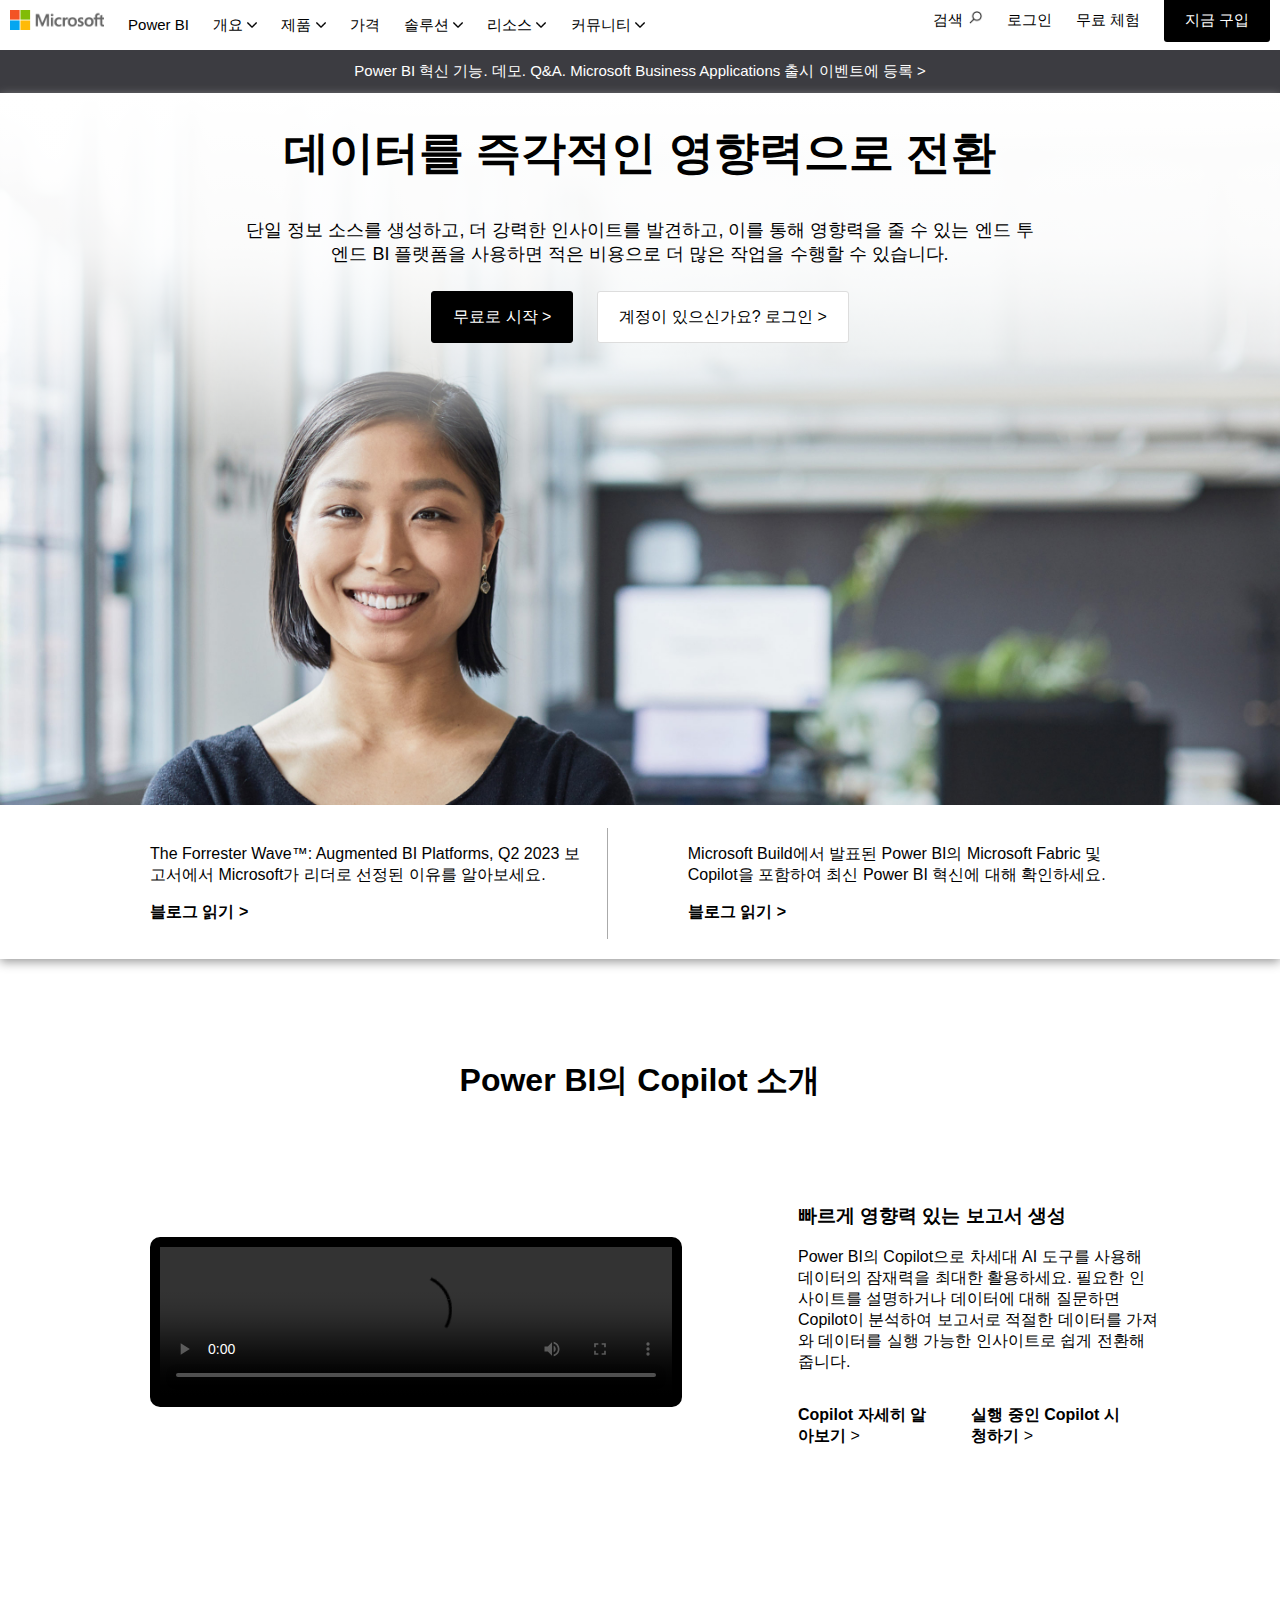
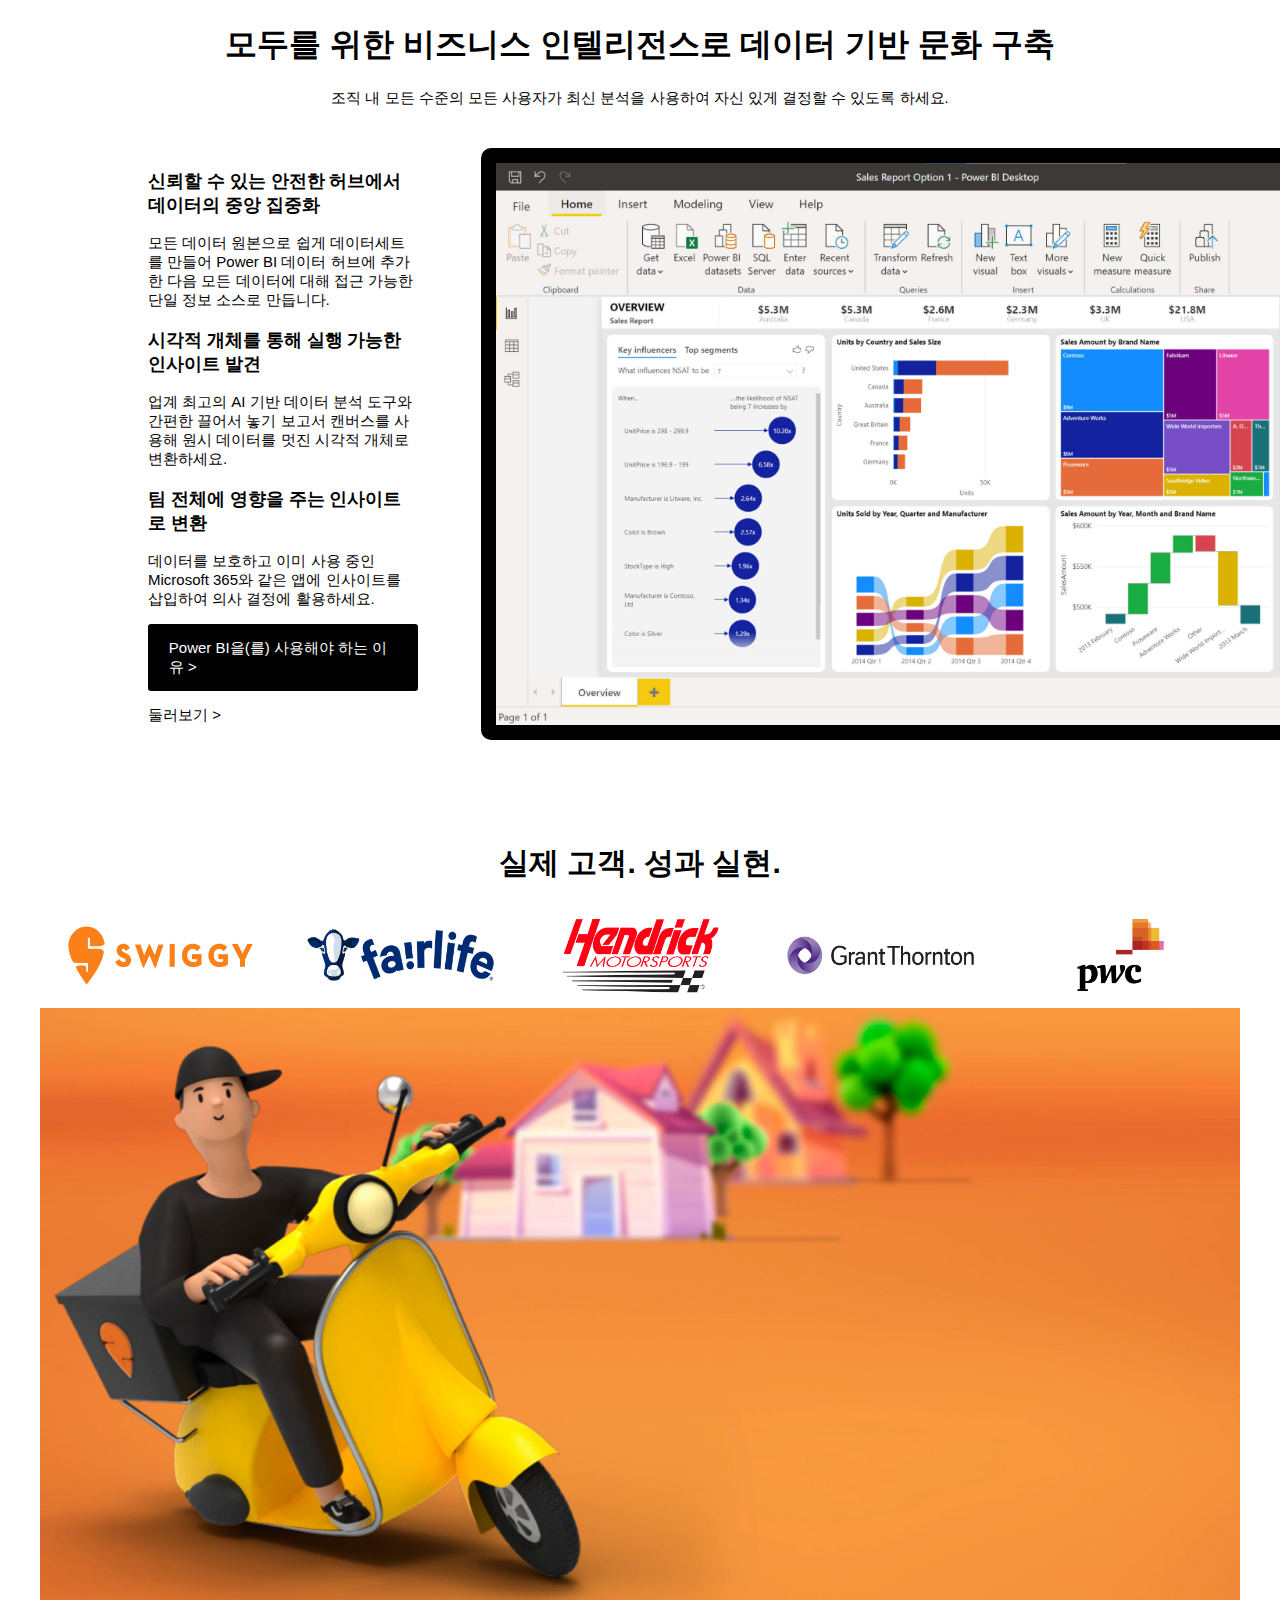
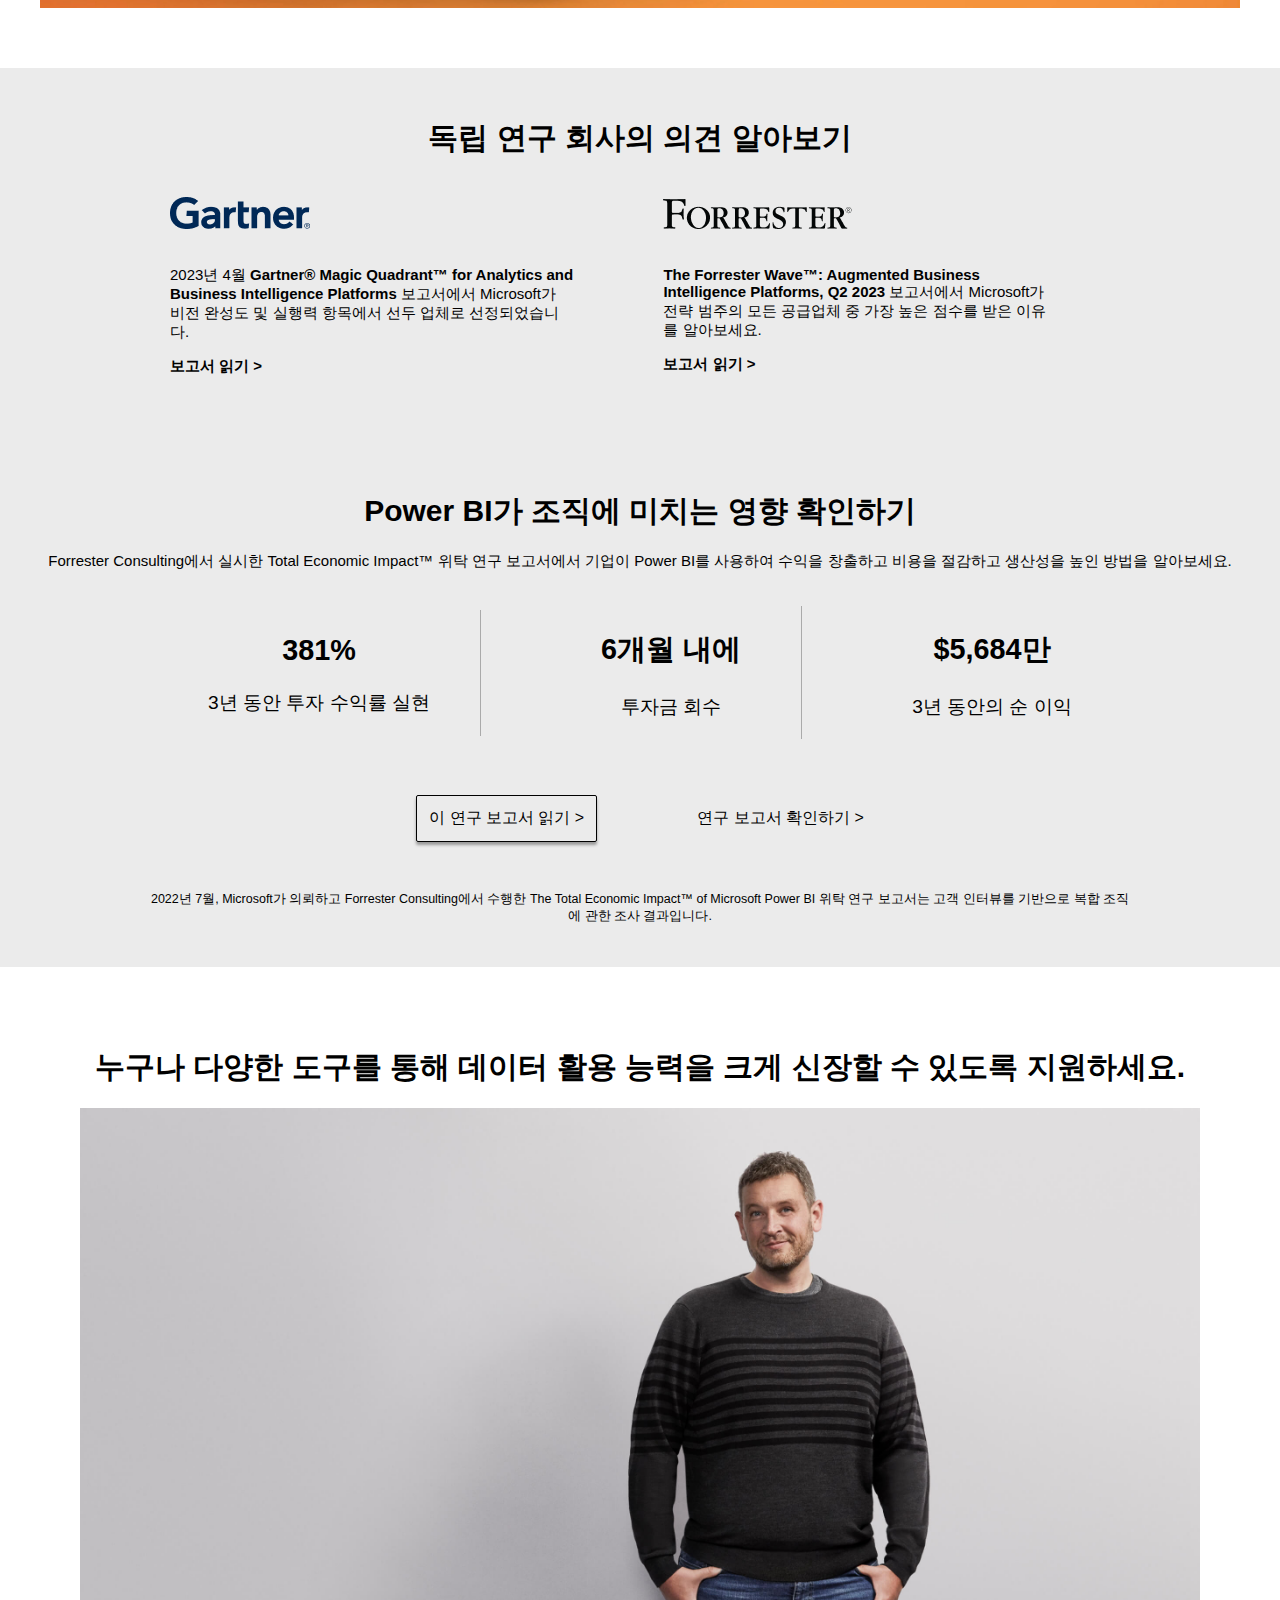
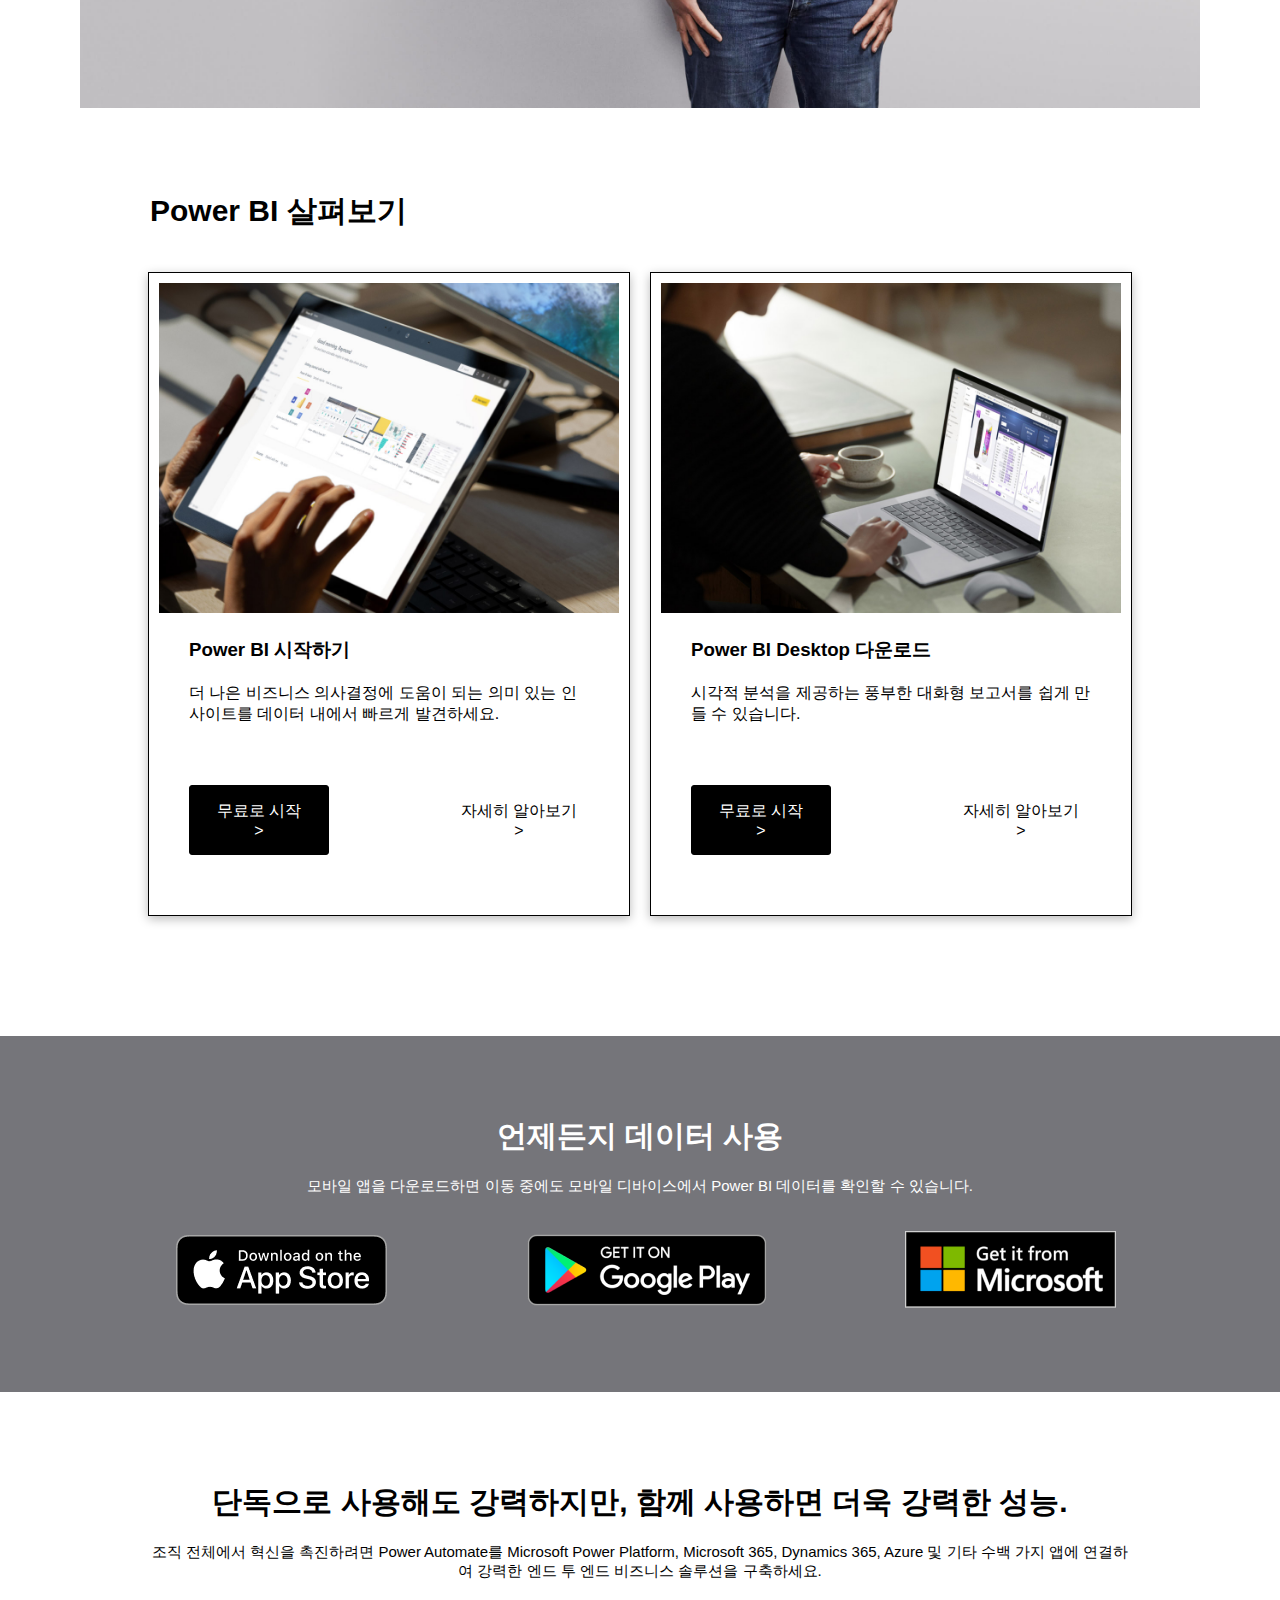
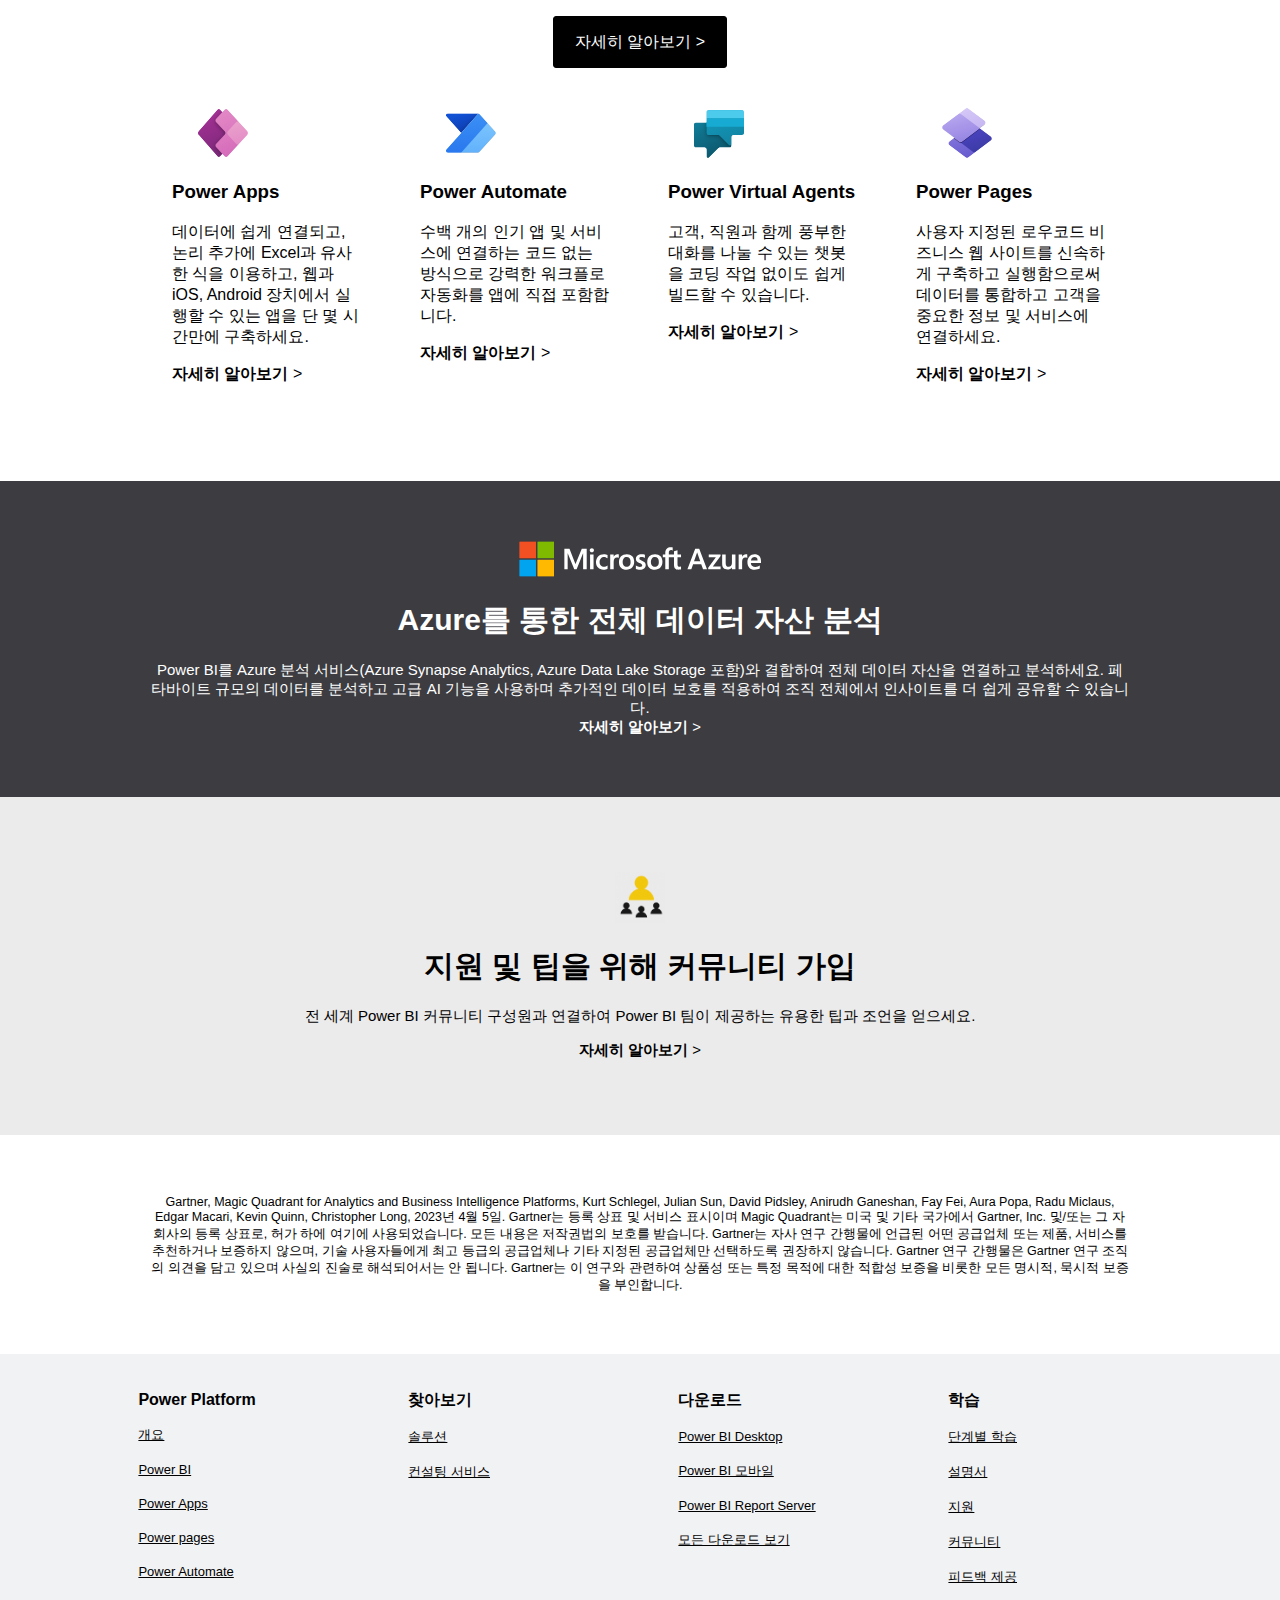
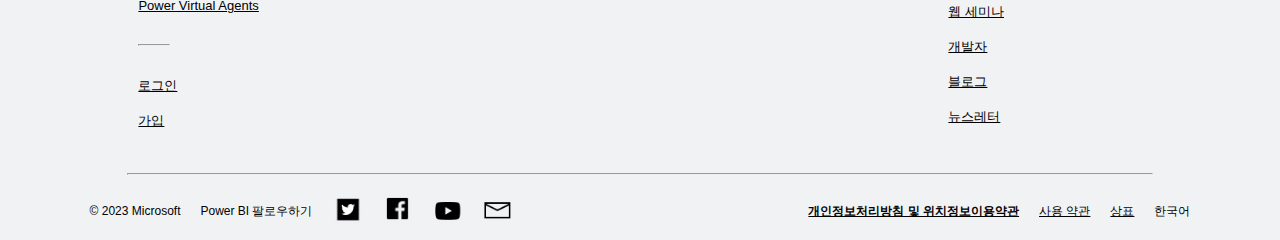
==== commit af24878a: "feat : add HTML project 231017 morning time" ====
--- a/index.html
+++ b/index.html
@@ -153,26 +153,6 @@
             </ul>
         </nav>
 
-
-        <!-- <nav class="topmenu">
-            <div class="left-tab">
-                <li class="topmenu-item white-button microsoft-logo"><a href="#"><img src="./images/RE1Mu3b.png" width="auto" height="20px" alt="microsoft-logo"></a></li>
-                <li class="topmenu-item white-button">|&nbsp&nbsp&nbsp&nbsp&nbsp<a href="#">Power BI</a></li>
-                <li class="topmenu-item white-button"><a href="#">개요</a></li>
-                <li class="topmenu-item white-button"><a href="#">제품</a></li>
-                <li class="topmenu-item white-button"><a href="#">가격</a></li>
-                <li class="topmenu-item white-button"><a href="#">솔루션</a></li>
-                <li class="topmenu-item white-button"><a href="#">리소스</a></li>
-                <li class="topmenu-item white-button"><a href="#">커뮤니티</a></li>
-            </div>
-            <div class="right-tab">
-                <li class="topmenu-item white-button"><a href="#">검색</a></li>
-                <li class="topmenu-item white-button"><a href="./login.html">로그인</a></li>
-                <li class="topmenu-item white-button"><a href="#">무료 체험</a></li>
-                <li class="topmenu-item black-button"><a href="#">지금 구입</a></li>
-            </div>
-        </nav> -->
-
         <!-- --------------- -->
 
         <section id="announcement-banner"> 
